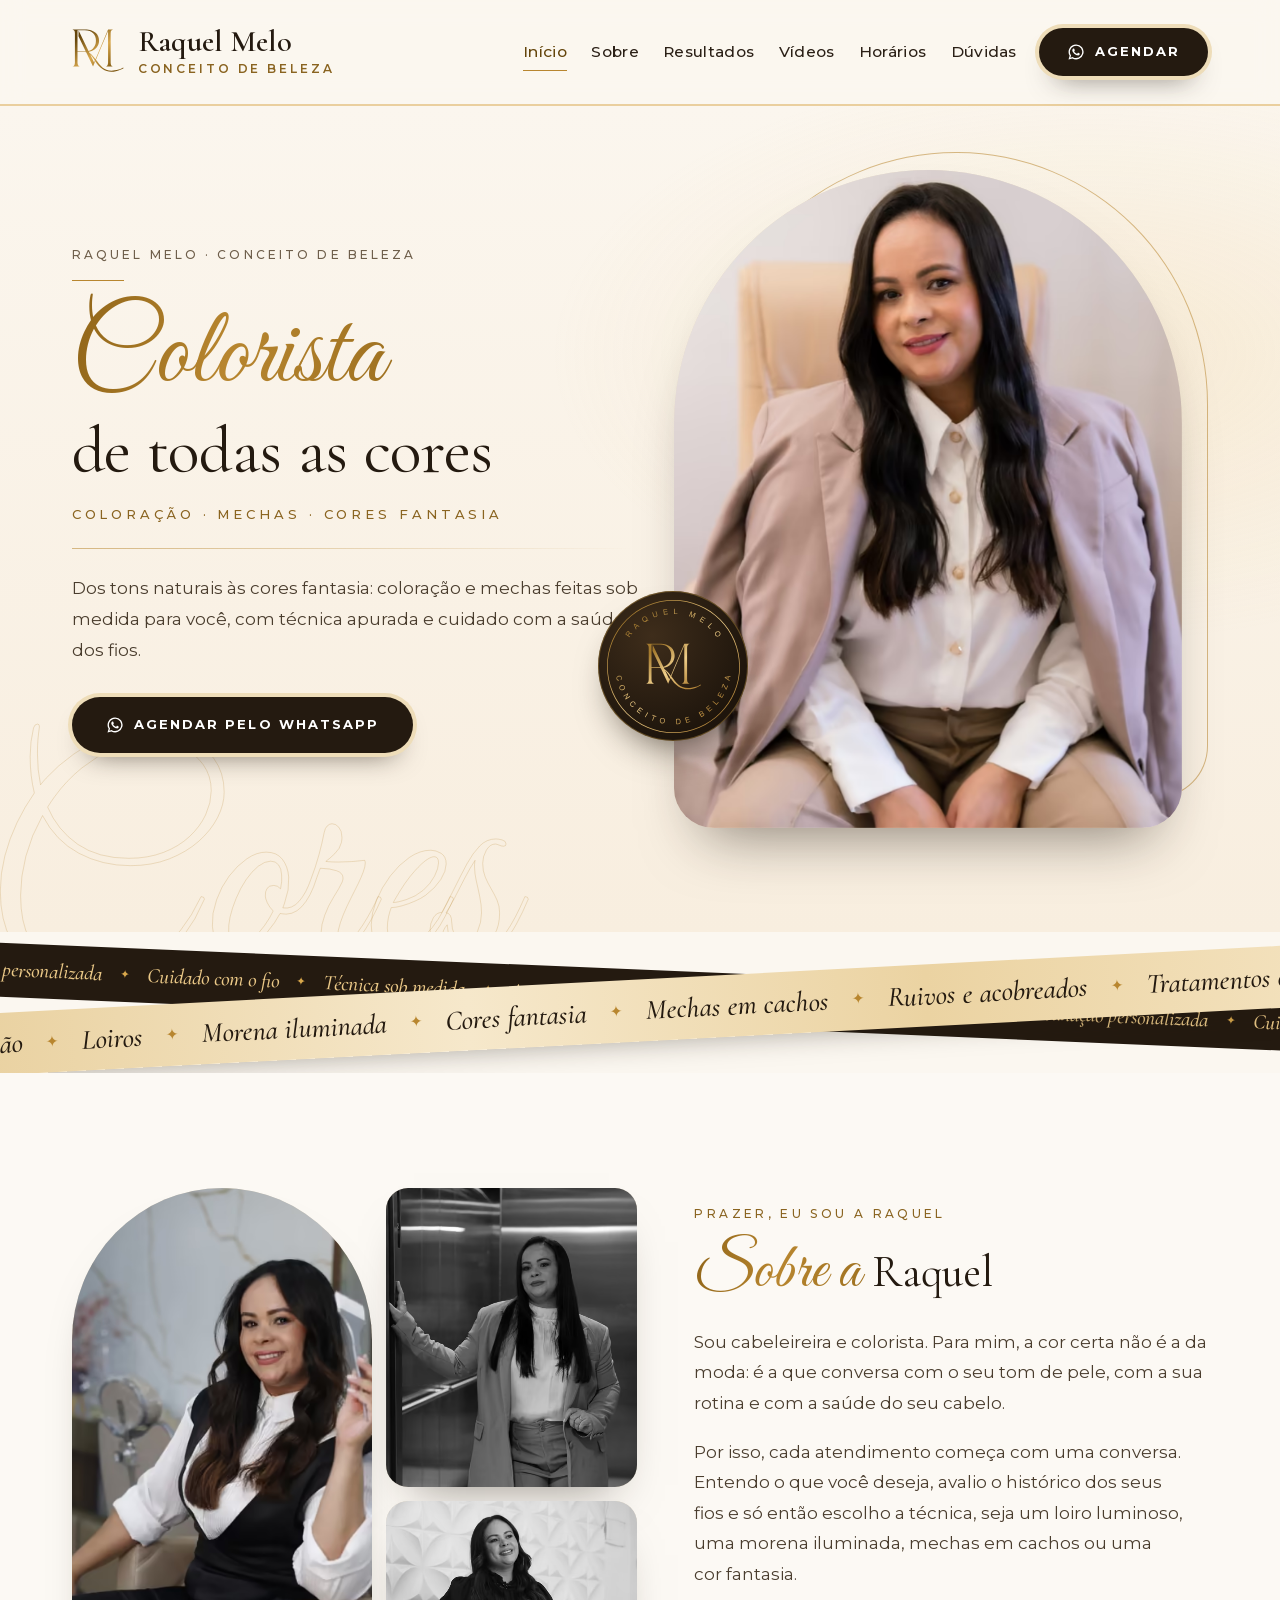
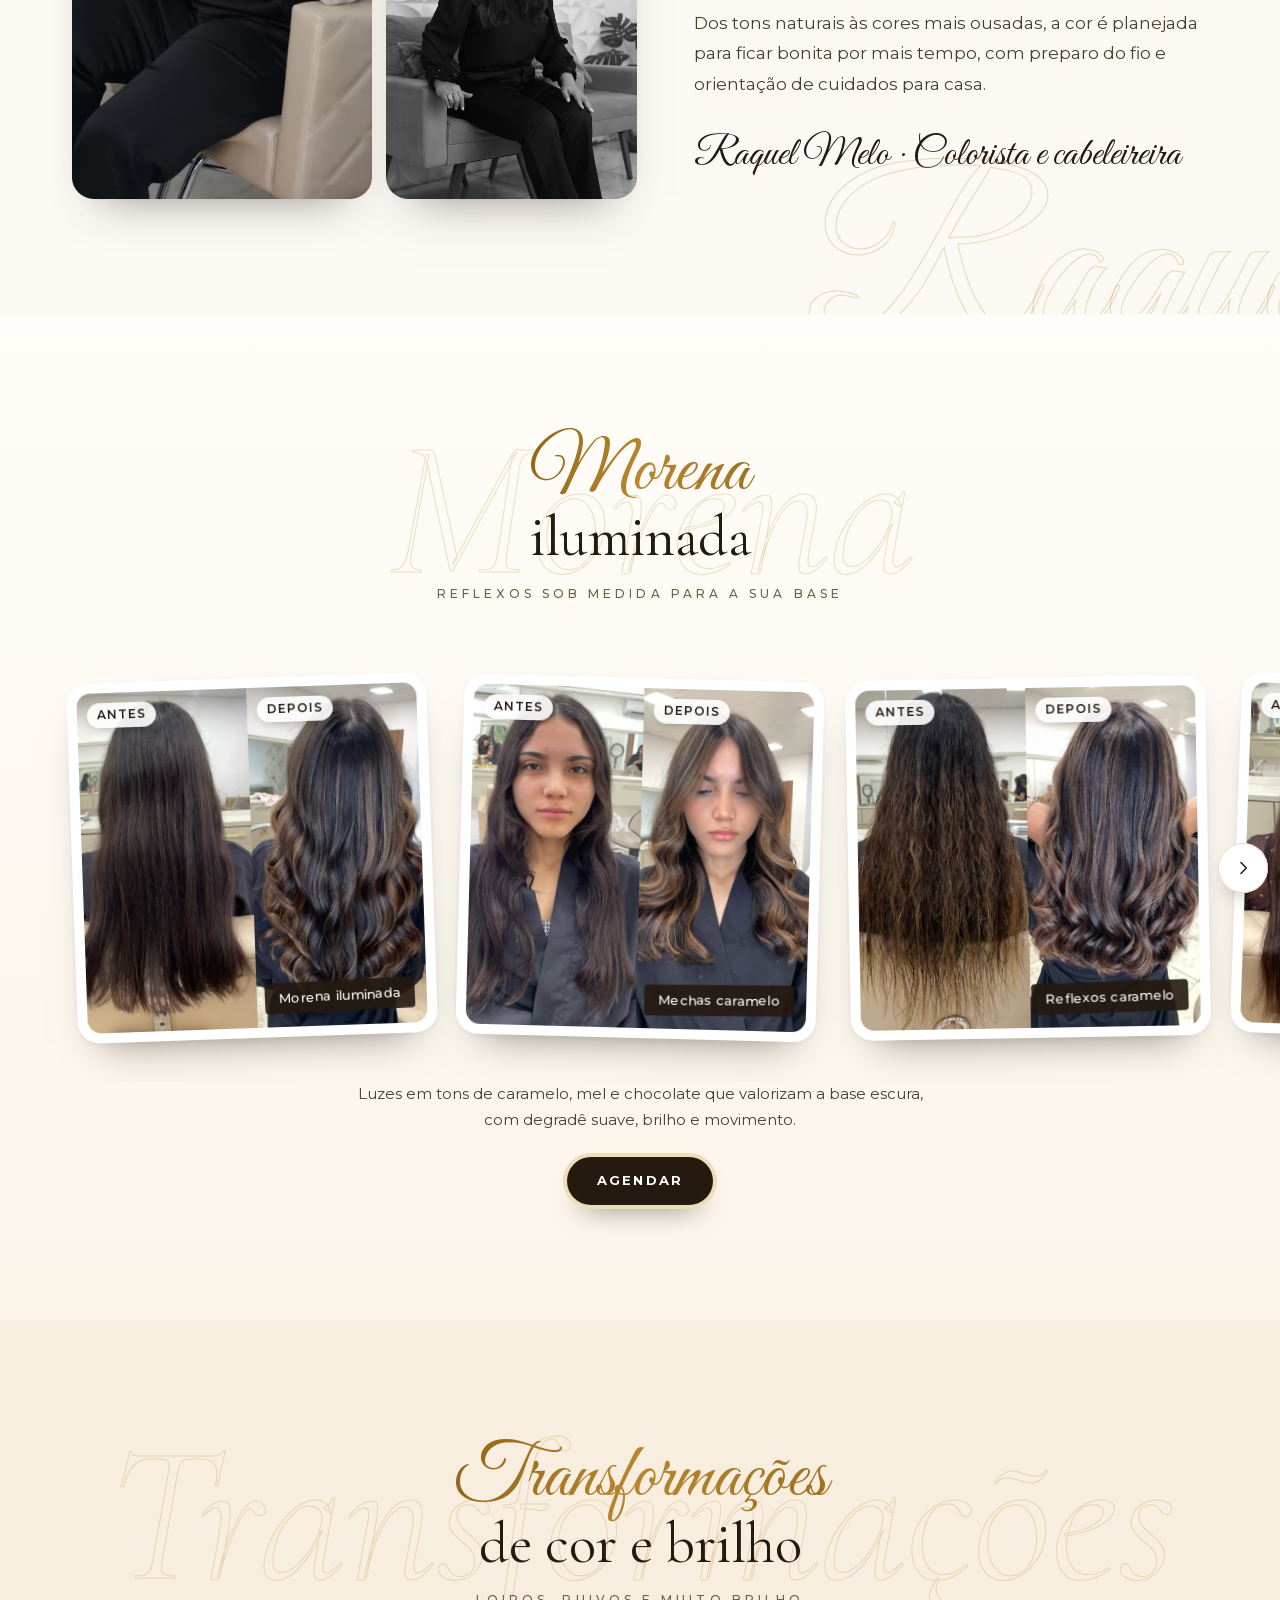
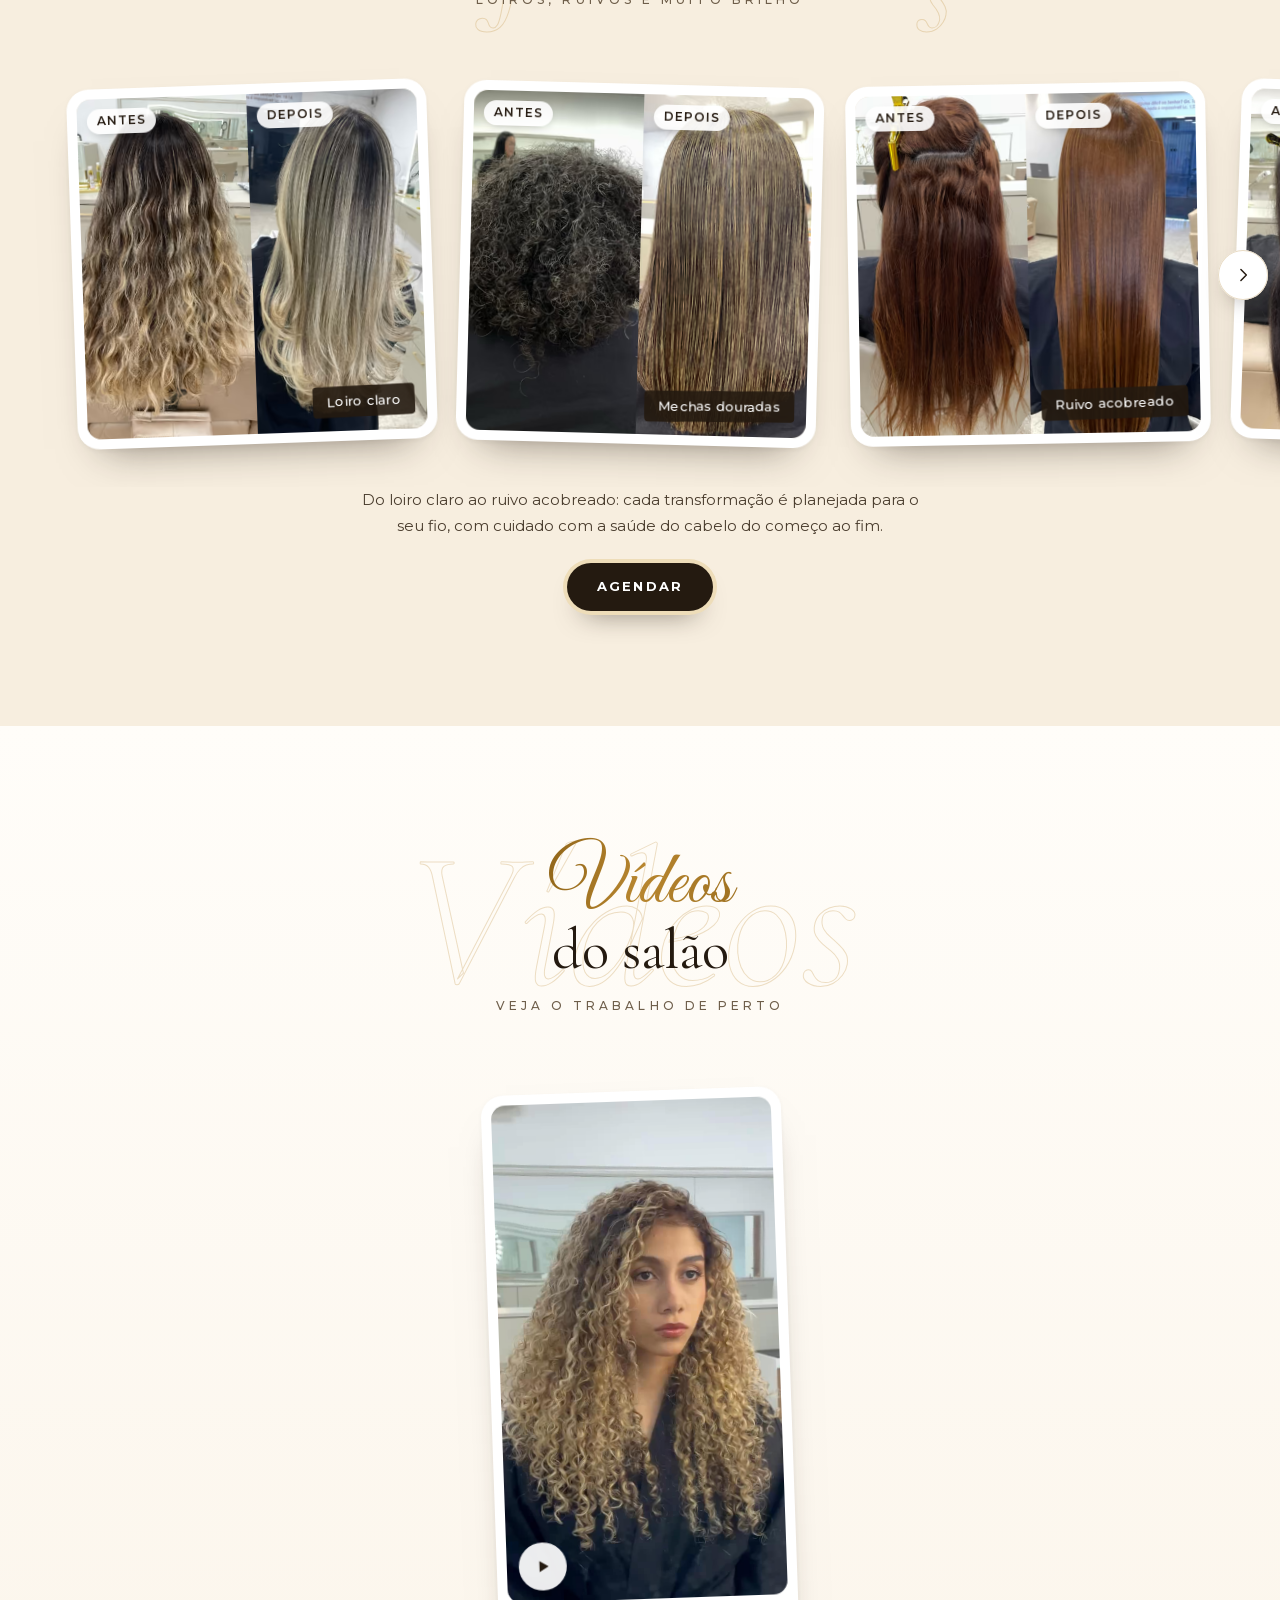
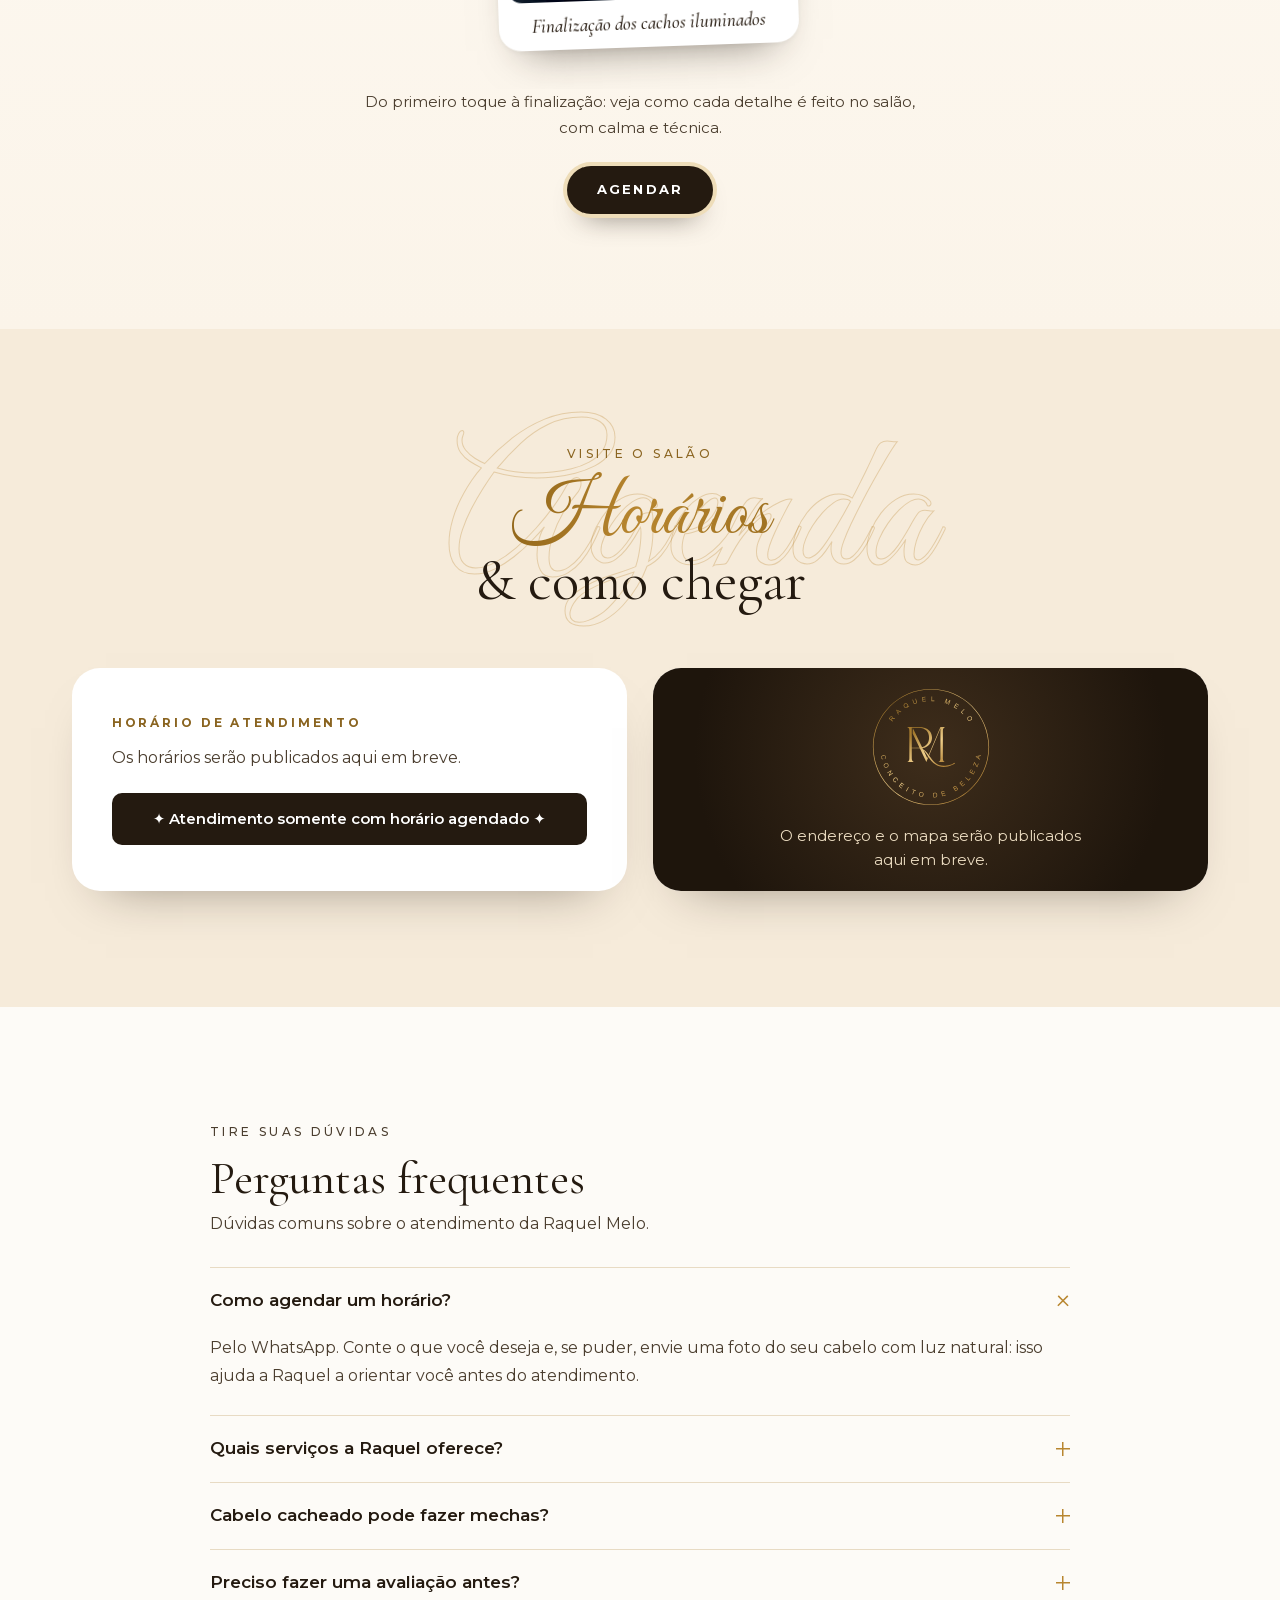
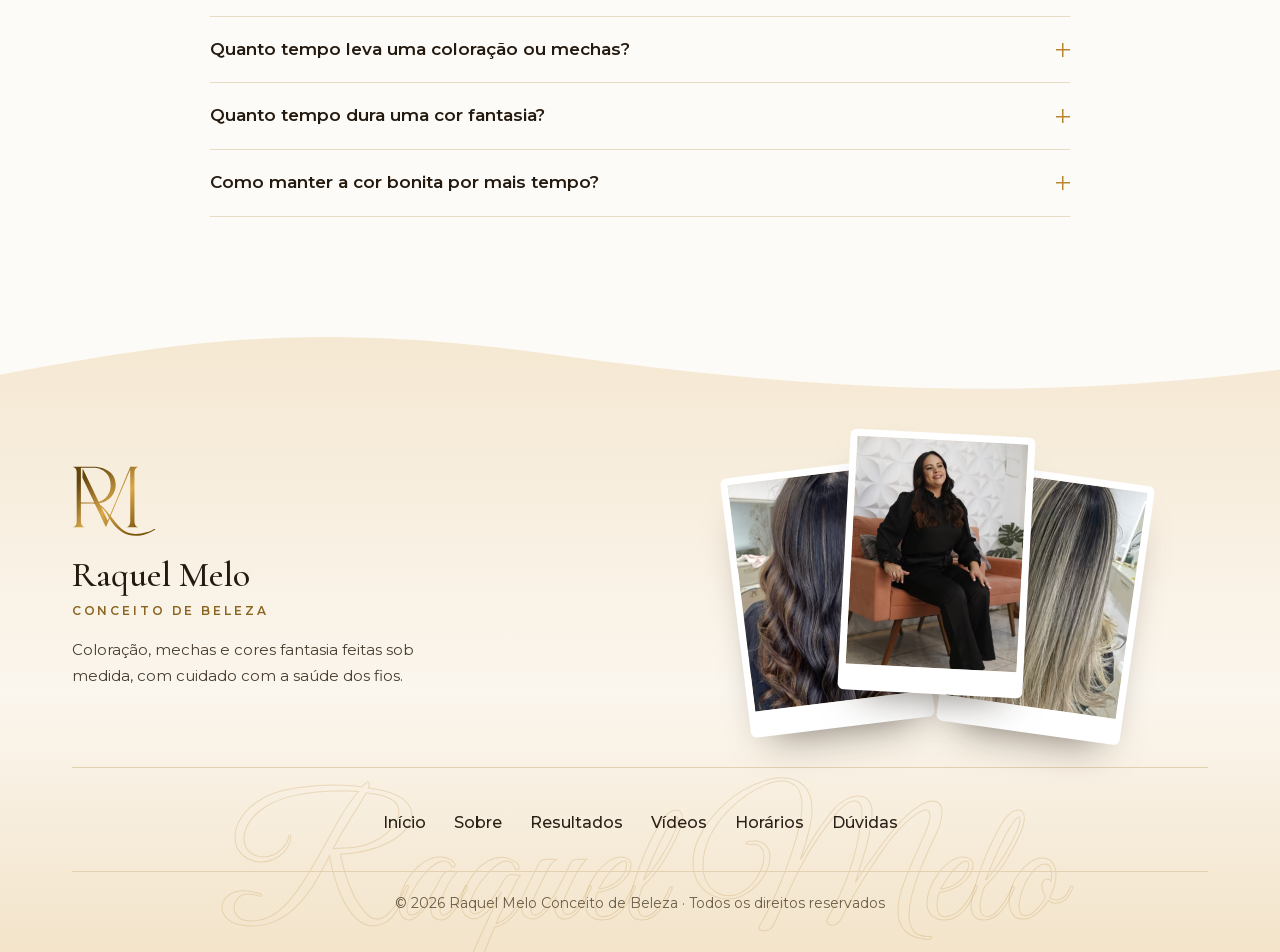
==== index.html @ 7b652dac "Fotos de antes e depois, site que se ajusta às fotos e painel da Raquel - 10 fotos de antes e depois" ====
<!doctype html>
<html lang="pt-BR">
<head>
  <meta charset="utf-8">
  <meta name="viewport" content="width=device-width, initial-scale=1, viewport-fit=cover">
  <title>Raquel Melo Conceito de Beleza | Coloração, mechas e cores fantasia</title>
  <meta name="description" content="Raquel Melo, colorista de todas as cores: coloração, mechas, loiros, morena iluminada e cores fantasia feitas sob medida. Veja os resultados, os horários e agende pelo WhatsApp.">
  <meta name="theme-color" content="#FBF7F0">
  <link rel="canonical" href="https://ayvotec2026.github.io/raquelmelo/">

  <meta property="og:type" content="website">
  <meta property="og:locale" content="pt_BR">
  <meta property="og:site_name" content="Raquel Melo Conceito de Beleza">
  <meta property="og:title" content="Raquel Melo Conceito de Beleza">
  <meta property="og:description" content="Colorista de todas as cores: dos tons naturais às cores fantasia. Veja os resultados e agende pelo WhatsApp.">
  <meta property="og:url" content="https://ayvotec2026.github.io/raquelmelo/">
  <meta property="og:image" content="https://ayvotec2026.github.io/raquelmelo/og-image.jpg">
  <meta property="og:image:width" content="1200">
  <meta property="og:image:height" content="630">
  <meta property="og:image:alt" content="Retrato de Raquel Melo ao lado do logotipo e da frase Colorista de todas as cores">
  <meta name="twitter:card" content="summary_large_image">

  <link rel="icon" href="favicon.svg" type="image/svg+xml">
  <link rel="icon" href="favicon-32.png" sizes="32x32" type="image/png">
  <link rel="apple-touch-icon" href="apple-touch-icon.png">
  <link rel="manifest" href="manifest.webmanifest">
  <meta name="apple-mobile-web-app-title" content="Raquel Melo">
  <meta name="apple-mobile-web-app-status-bar-style" content="default">
  <meta name="mobile-web-app-capable" content="yes">
  <meta name="format-detection" content="telephone=no">

  <link rel="preload" href="assets/fonts/cormorant-garamond-latin.woff2" as="font" type="font/woff2" crossorigin>
  <link rel="preload" href="assets/fonts/great-vibes-latin.woff2" as="font" type="font/woff2" crossorigin>
  <link rel="preload" href="assets/fonts/montserrat-latin.woff2" as="font" type="font/woff2" crossorigin>
  <link rel="stylesheet" href="assets/css/style.css">

  <script>
    /* Liga as animações só quando o navegador suporta e a pessoa não pediu menos movimento.
       Se o main.js não carregar em 4 s, o conteúdo aparece normalmente. */
    (function (d) {
      if (!('IntersectionObserver' in window) || !window.matchMedia ||
          !matchMedia('(prefers-reduced-motion: no-preference)').matches) return;
      d.documentElement.classList.add('anim');
      setTimeout(function () { if (!window.__animPronta) d.documentElement.classList.remove('anim'); }, 4000);
    })(document);
    /* As fotos do site vêm de assets/data/fotos.json (editado pelo painel da Raquel).
       "no-cache" confere se há versão nova a cada visita, sem baixar de novo se não mudou. */
    window.__fotos = window.fetch
      ? fetch('assets/data/fotos.json', { cache: 'no-cache' }).then(function (r) { return r.ok ? r.json() : null; }).catch(function () { return null; })
      : null;
  </script>
  <script src="assets/js/config.js" defer></script>
  <script src="assets/js/main.js" defer></script>
</head>
<body>
  <a class="pular" href="#conteudo">Pular para o conteúdo</a>

  <!-- ============================== Cabeçalho ============================== -->
  <header class="topo" data-topo>
    <div class="container topo-inner">
      <a class="marca" href="#inicio" aria-label="Raquel Melo Conceito de Beleza, voltar ao início">
        <img class="marca-monograma" src="assets/img/logo-monogram.svg" alt="" width="114" height="101">
        <span class="marca-texto">
          <span class="marca-nome">Raquel Melo</span>
          <span class="marca-sub">Conceito de Beleza<span data-cidade-sufixo></span></span>
        </span>
      </a>

      <nav class="nav" aria-label="Principal">
        <ul>
          <li><a href="#inicio">Início</a></li>
          <li><a href="#sobre">Sobre</a></li>
          <li><a href="#resultados">Resultados</a></li>
          <li><a href="#videos">Vídeos</a></li>
          <li><a href="#horarios">Horários</a></li>
          <li><a href="#duvidas">Dúvidas</a></li>
        </ul>
      </nav>

      <div class="topo-acoes">
        <a class="redondo redondo-claro topo-instagram" href="#" data-instagram-link hidden target="_blank" rel="noopener" aria-label="Instagram da Raquel Melo">
          <svg class="icon" viewBox="0 0 24 24" aria-hidden="true"><use href="#icon-instagram"></use></svg>
        </a>
        <a class="btn btn-escuro btn-anel topo-agendar" href="#horarios" data-wa="Olá, Raquel! Vim pelo site e gostaria de agendar um horário.">
          <svg class="icon" viewBox="0 0 24 24" aria-hidden="true"><use href="#icon-whatsapp"></use></svg>
          Agendar
        </a>
        <a class="redondo topo-whats" href="#horarios" data-wa="Olá, Raquel! Vim pelo site e gostaria de agendar um horário." aria-label="Agendar pelo WhatsApp">
          <svg class="icon" viewBox="0 0 24 24" aria-hidden="true"><use href="#icon-whatsapp"></use></svg>
        </a>
        <button class="redondo menu-botao" type="button" aria-expanded="false" aria-controls="menu" aria-label="Abrir o menu">
          <span class="menu-icone" aria-hidden="true"></span>
        </button>
      </div>
    </div>
  </header>

  <nav class="menu" id="menu" aria-label="Menu">
    <ul>
      <li><a href="#inicio">Início</a></li>
      <li><a href="#sobre">Sobre</a></li>
      <li><a href="#resultados">Resultados</a></li>
      <li><a href="#videos">Vídeos</a></li>
      <li><a href="#horarios">Horários e como chegar</a></li>
      <li><a href="#duvidas">Perguntas frequentes</a></li>
    </ul>
    <a class="btn btn-escuro btn-anel" href="#horarios" data-wa="Olá, Raquel! Vim pelo site e gostaria de agendar um horário.">
      <svg class="icon" viewBox="0 0 24 24" aria-hidden="true"><use href="#icon-whatsapp"></use></svg>
      Agendar pelo WhatsApp
    </a>
    <p class="menu-nota">✦ Atendimento somente com horário agendado</p>
  </nav>

  <main id="conteudo">
    <!-- ============================== Topo ============================== -->
    <section class="hero" id="inicio" aria-labelledby="hero-titulo">
      <span class="marca-dagua hero-marca-dagua" aria-hidden="true" data-deriva>Cores</span>
      <div class="container hero-grid">
        <div class="hero-texto">
          <p class="sobretitulo hero-sobretitulo">Raquel Melo · Conceito de Beleza<span data-cidade-sufixo></span></p>
          <h1 class="hero-titulo" id="hero-titulo">
            <span class="sr-only">Raquel Melo, </span>
            <span class="script">Colorista</span>
            <span class="serif">de todas as cores</span>
          </h1>
          <p class="hero-especialidades">Coloração · Mechas · Cores fantasia</p>
          <p class="hero-lead">Dos tons naturais às cores fantasia: coloração e mechas feitas sob medida para você, com técnica apurada e cuidado com a saúde dos fios.</p>
          <a class="btn btn-escuro btn-anel btn-grande hero-cta" href="#horarios" data-wa="Olá, Raquel! Vim pelo site e gostaria de agendar um horário." data-hero-cta>
            <svg class="icon" viewBox="0 0 24 24" aria-hidden="true"><use href="#icon-whatsapp"></use></svg>
            Agendar pelo WhatsApp
          </a>
        </div>

        <div class="hero-foto-area">
          <figure class="hero-foto" data-hero-foto></figure>
          <a class="nota-google" href="#" data-nota-google hidden target="_blank" rel="noopener">
            <strong data-nota-valor>5,0</strong>
            <span class="nota-estrelas" aria-hidden="true">★★★★★</span>
            <span class="nota-rotulo">no Google</span>
          </a>
          <span class="selo" aria-hidden="true" data-selo>
            <img class="selo-anel" src="assets/img/logo-selo-anel-light.svg" alt="" width="132" height="132" draggable="false">
            <img class="selo-centro" src="assets/img/logo-selo-centro-light.svg" alt="" width="132" height="132" draggable="false">
          </span>
        </div>
      </div>
    </section>

    <!-- ============================== Fitas de serviços ============================== -->
    <div class="faixa" aria-hidden="true">
      <div class="fita fita-escura"><div class="fita-trilho"><span>Avaliação personalizada</span><span>Cuidado com o fio</span><span>Técnica sob medida</span><span>Atendimento com hora marcada</span><span>Cor que combina com você</span></div></div>
      <div class="fita fita-clara"><div class="fita-trilho"><span>Coloração</span><span>Loiros</span><span>Morena iluminada</span><span>Cores fantasia</span><span>Mechas em cachos</span><span>Ruivos e acobreados</span><span>Tratamentos capilares</span><span>Corte e finalização</span></div></div>
    </div>

    <!-- ============================== Sobre ============================== -->
    <section class="secao sobre" id="sobre" aria-labelledby="sobre-titulo">
      <div class="container sobre-grid">
        <div class="sobre-fotos" data-sobre-fotos></div>

        <div class="sobre-texto" data-revelar>
          <p class="sobretitulo">Prazer, eu sou a Raquel</p>
          <h2 class="titulo-misto titulo-linha" id="sobre-titulo"><span class="script">Sobre a</span> <span class="serif">Raquel</span></h2>
          <p>Sou cabeleireira e colorista. Para mim, a cor certa não é a da moda: é a que conversa com o seu tom de pele, com a sua rotina e com a saúde do seu cabelo.</p>
          <p>Por isso, cada atendimento começa com uma conversa. Entendo o que você deseja, avalio o histórico dos seus fios e só então escolho a técnica, seja um loiro luminoso, uma morena iluminada, mechas em cachos ou uma cor fantasia.</p>
          <p>Dos tons naturais às cores mais ousadas, a cor é planejada para ficar bonita por mais tempo, com preparo do fio e orientação de cuidados para casa.</p>
          <p class="assinatura">Raquel Melo · Colorista e cabeleireira</p>
        </div>
      </div>
      <span class="marca-dagua sobre-marca-dagua" aria-hidden="true" data-deriva>Raquel</span>
    </section>

    <!-- ============================== Galerias de resultados ==============================
         Montadas a partir de assets/data/fotos.json com o modelo #modelo-galeria (fim da página).
         Galeria sem foto não aparece. -->

    <!-- ============================== Vídeos ============================== -->
    <!-- Para incluir um vídeo novo: coloque o .mp4 e a capa em assets/ e copie um <figure class="polaroid polaroid-video">. -->
    <section class="secao galeria galeria-videos" id="videos" aria-labelledby="videos-titulo">
      <div class="container cabeca-centro" data-revelar>
        <span class="marca-dagua marca-dagua-serifa" aria-hidden="true" data-deriva>Vídeos</span>
        <h2 class="titulo-misto" id="videos-titulo"><span class="script">Vídeos</span> <span class="serif">do salão</span></h2>
        <p class="subtitulo-caps">Veja o trabalho de perto</p>
      </div>

      <div class="carrossel carrossel-videos" data-carrossel role="region" aria-roledescription="carrossel" aria-label="Vídeos do salão">
        <button class="carrossel-seta carrossel-seta-anterior" type="button" data-anterior aria-label="Vídeo anterior" aria-controls="trilho-videos">
          <svg class="icon" viewBox="0 0 24 24" aria-hidden="true"><use href="#icon-seta-esquerda"></use></svg>
        </button>
        <div class="carrossel-trilho" id="trilho-videos" data-trilho>
          <figure class="polaroid polaroid-video">
            <div class="video-quadro">
              <video muted playsinline loop preload="none" data-video
                     poster="assets/img/cachos-iluminados-poster.jpg" width="720" height="1280"
                     aria-label="Vídeo: Raquel Melo ajeita os cachos iluminados de uma cliente no salão">
                <source src="assets/video/raquel-melo-cachos-iluminados.mp4" type="video/mp4">
              </video>
              <button class="video-botao" type="button" data-video-botao data-estado="pausado" aria-label="Reproduzir vídeo">
                <svg class="icon icone-play" viewBox="0 0 24 24" aria-hidden="true"><path d="M8 5.5v13l11-6.5z"/></svg>
                <svg class="icon icone-pause" viewBox="0 0 24 24" aria-hidden="true"><path d="M7 5h3.5v14H7zM13.5 5H17v14h-3.5z"/></svg>
              </button>
            </div>
            <figcaption class="polaroid-legenda">Finalização dos cachos iluminados</figcaption>
          </figure>
        </div>
        <button class="carrossel-seta carrossel-seta-proxima" type="button" data-proximo aria-label="Próximo vídeo" aria-controls="trilho-videos">
          <svg class="icon" viewBox="0 0 24 24" aria-hidden="true"><use href="#icon-seta-direita"></use></svg>
        </button>
      </div>

      <div class="container galeria-rodape" data-revelar>
        <p>Do primeiro toque à finalização: veja como cada detalhe é feito no salão, com calma e técnica.</p>
        <a class="btn btn-escuro btn-anel" href="#horarios" data-wa="Olá, Raquel! Vi os vídeos no site e gostaria de agendar um horário.">Agendar</a>
      </div>
    </section>

    <!-- ============================== Horários e como chegar ============================== -->
    <section class="secao horarios" id="horarios" aria-labelledby="horarios-titulo">
      <div class="container">
        <div class="cabeca-centro" data-revelar>
          <span class="marca-dagua" aria-hidden="true" data-deriva>Agenda</span>
          <p class="sobretitulo">Visite o salão</p>
          <h2 class="titulo-misto" id="horarios-titulo"><span class="script">Horários</span> <span class="serif">&amp; como chegar</span></h2>
        </div>

        <div class="horarios-grid">
          <div class="cartao horarios-cartao" data-revelar>
            <h3 class="rotulo">Horário de atendimento</h3>
            <table class="tabela-horarios" data-horarios hidden><tbody></tbody></table>
            <p class="horarios-vazio" data-horarios-vazio>Os horários serão publicados aqui em breve.</p>
            <p class="aviso-agendamento">✦ Atendimento somente com horário agendado ✦</p>

            <div class="horarios-bloco" data-endereco-bloco hidden>
              <h3 class="rotulo">Endereço</h3>
              <p data-endereco-texto></p>
            </div>
            <div class="horarios-bloco" data-pagamento-bloco hidden>
              <h3 class="rotulo">Formas de pagamento</h3>
              <p data-pagamento-texto></p>
            </div>
          </div>

          <div class="cartao mapa" data-mapa data-revelar style="--d: 120ms">
            <div class="mapa-capa" data-mapa-capa>
              <img src="assets/img/logo-seal-light.svg" alt="" width="132" height="132" loading="lazy">
              <p data-mapa-texto>O endereço e o mapa serão publicados aqui em breve.</p>
            </div>
          </div>
        </div>

        <div class="atalhos" data-atalhos hidden></div>
      </div>
    </section>

    <!-- ============================== Perguntas frequentes ============================== -->
    <section class="secao duvidas" id="duvidas" aria-labelledby="duvidas-titulo">
      <div class="container duvidas-inner">
        <div data-revelar>
          <p class="sobretitulo">Tire suas dúvidas</p>
          <h2 class="duvidas-titulo" id="duvidas-titulo">Perguntas frequentes</h2>
          <p class="duvidas-intro">Dúvidas comuns sobre o atendimento da Raquel Melo.</p>
        </div>

        <div class="faq" data-faq data-revelar>
          <details class="faq-item">
            <summary>Como agendar um horário?</summary>
            <div class="faq-resposta">
              <p>Pelo WhatsApp. Conte o que você deseja e, se puder, envie uma foto do seu cabelo com luz natural: isso ajuda a Raquel a orientar você antes do atendimento.</p>
            </div>
          </details>
          <details class="faq-item">
            <summary>Quais serviços a Raquel oferece?</summary>
            <div class="faq-resposta">
              <ul>
                <li>Coloração e cobertura de fios brancos</li>
                <li>Loiros, do mel ao platinado</li>
                <li>Morena iluminada</li>
                <li>Mechas em cabelo cacheado</li>
                <li>Ruivos e acobreados</li>
                <li>Cores fantasia: rosa, lilás, azul, vermelho e outras</li>
                <li>Tratamentos capilares: hidratação, nutrição e reconstrução</li>
                <li>Corte e finalização</li>
              </ul>
              <p>O valor depende do comprimento, do volume e da técnica escolhida. Peça seu orçamento pelo WhatsApp.</p>
            </div>
          </details>
          <details class="faq-item">
            <summary>Cabelo cacheado pode fazer mechas?</summary>
            <div class="faq-resposta">
              <p>Pode. Com a técnica certa e cuidado com a fibra, a luz entra sem desmanchar a curvatura. O vídeo desta página mostra um exemplo.</p>
            </div>
          </details>
          <details class="faq-item">
            <summary>Preciso fazer uma avaliação antes?</summary>
            <div class="faq-resposta">
              <p>Para mudanças de cor e mechas, a avaliação é o primeiro passo: ela mostra o histórico químico e a saúde dos fios e define a técnica mais segura para o resultado que você quer.</p>
            </div>
          </details>
          <details class="faq-item">
            <summary>Quanto tempo leva uma coloração ou mechas?</summary>
            <div class="faq-resposta">
              <p>Depende do comprimento, do volume e do resultado desejado. Mechas costumam levar algumas horas; na avaliação você recebe a previsão para o seu caso.</p>
            </div>
          </details>
          <details class="faq-item">
            <summary>Quanto tempo dura uma cor fantasia?</summary>
            <div class="faq-resposta">
              <p>Cores fantasia desbotam mais rápido que os tons naturais. Com shampoo adequado, água fria e retoques, a cor dura algumas semanas; na avaliação a Raquel indica a manutenção ideal para o seu cabelo.</p>
            </div>
          </details>
          <details class="faq-item">
            <summary>Como manter a cor bonita por mais tempo?</summary>
            <div class="faq-resposta">
              <p>Use shampoo e condicionador para cabelos com coloração, evite água muito quente, proteja os fios do sol e do cloro e mantenha os tratamentos em dia. No fim do atendimento você recebe o intervalo ideal de retorno.</p>
            </div>
          </details>
        </div>
      </div>
    </section>
  </main>

  <!-- ============================== Rodapé ============================== -->
  <footer class="rodape">
    <svg class="rodape-onda" viewBox="0 0 1440 90" preserveAspectRatio="none" aria-hidden="true" focusable="false">
      <path d="M0 0H1440V44C1140 84 900 66 620 26S200 12 0 50Z"/>
    </svg>
    <div class="container rodape-grid">
      <div class="rodape-marca">
        <img class="rodape-monograma" src="assets/img/logo-monogram.svg" alt="" width="114" height="101" loading="lazy">
        <p class="rodape-nome">Raquel Melo</p>
        <p class="rodape-sub">Conceito de Beleza</p>
        <p class="rodape-descricao">Coloração, mechas e cores fantasia feitas sob medida, com cuidado com a saúde dos fios.</p>
      </div>

      <div class="rodape-polaroids" data-rodape-fotos aria-hidden="true"></div>

      <div class="rodape-onde" data-rodape-onde hidden>
        <p class="rodape-onde-titulo">Onde estamos</p>
        <p data-rodape-endereco hidden></p>
        <p class="rodape-telefone" data-rodape-telefone hidden></p>
      </div>
    </div>

    <div class="container rodape-base">
      <span class="marca-dagua rodape-marca-dagua" aria-hidden="true">Raquel Melo</span>
      <div class="rodape-botoes" data-rodape-botoes hidden></div>
      <nav class="rodape-nav" aria-label="Rodapé">
        <ul>
          <li><a href="#inicio">Início</a></li>
          <li><a href="#sobre">Sobre</a></li>
          <li><a href="#resultados">Resultados</a></li>
          <li><a href="#videos">Vídeos</a></li>
          <li><a href="#horarios">Horários</a></li>
          <li><a href="#duvidas">Dúvidas</a></li>
        </ul>
      </nav>
      <p class="rodape-copy">© <span data-ano>2026</span> Raquel Melo Conceito de Beleza · Todos os direitos reservados</p>
    </div>
  </footer>

  <a class="flutuante" href="#horarios" data-wa="Olá, Raquel! Vim pelo site e gostaria de agendar um horário." data-flutuante aria-label="Agendar pelo WhatsApp">
    <svg class="icon" viewBox="0 0 24 24" aria-hidden="true"><use href="#icon-whatsapp"></use></svg>
  </a>

  <!-- Modelo de cada galeria de resultados (preenchido pelo main.js) -->
  <template id="modelo-galeria">
    <section class="secao galeria">
      <div class="container cabeca-centro" data-revelar>
        <span class="marca-dagua marca-dagua-serifa" aria-hidden="true" data-deriva></span>
        <h2 class="titulo-misto"><span class="script"></span> <span class="serif"></span></h2>
        <p class="subtitulo-caps"></p>
      </div>
      <div class="carrossel" data-carrossel role="region" aria-roledescription="carrossel">
        <button class="carrossel-seta carrossel-seta-anterior" type="button" data-anterior aria-label="Foto anterior">
          <svg class="icon" viewBox="0 0 24 24" aria-hidden="true"><use href="#icon-seta-esquerda"></use></svg>
        </button>
        <div class="carrossel-trilho" data-trilho></div>
        <button class="carrossel-seta carrossel-seta-proxima" type="button" data-proximo aria-label="Próxima foto">
          <svg class="icon" viewBox="0 0 24 24" aria-hidden="true"><use href="#icon-seta-direita"></use></svg>
        </button>
      </div>
      <div class="container galeria-rodape" data-revelar>
        <p class="galeria-texto"></p>
        <a class="btn btn-escuro btn-anel" href="#horarios" data-wa="">Agendar</a>
      </div>
    </section>
  </template>

  <!-- Foto ampliada (abre ao tocar numa foto das galerias) -->
  <dialog class="ampliar" data-ampliar aria-label="Foto ampliada">
    <figure class="ampliar-figura">
      <img data-ampliar-img alt="">
      <figcaption class="ampliar-legenda" data-ampliar-legenda></figcaption>
    </figure>
    <button class="ampliar-botao ampliar-fechar" type="button" data-ampliar-fechar aria-label="Fechar">
      <svg class="icon" viewBox="0 0 24 24" aria-hidden="true"><path d="M6 6l12 12M18 6 6 18" fill="none" stroke="currentColor" stroke-width="1.8" stroke-linecap="round"/></svg>
    </button>
    <button class="ampliar-botao ampliar-anterior" type="button" data-ampliar-anterior aria-label="Foto anterior">
      <svg class="icon" viewBox="0 0 24 24" aria-hidden="true"><use href="#icon-seta-esquerda"></use></svg>
    </button>
    <button class="ampliar-botao ampliar-proxima" type="button" data-ampliar-proxima aria-label="Próxima foto">
      <svg class="icon" viewBox="0 0 24 24" aria-hidden="true"><use href="#icon-seta-direita"></use></svg>
    </button>
  </dialog>

  <svg width="0" height="0" style="position:absolute" aria-hidden="true" focusable="false">
    <symbol id="icon-whatsapp" viewBox="0 0 24 24">
      <path fill="currentColor" d="M12.04 2a9.9 9.9 0 0 0-8.5 14.97L2 22l5.17-1.5A9.93 9.93 0 1 0 12.04 2Zm0 18.1a8.2 8.2 0 0 1-4.18-1.15l-.3-.18-3.07.9.92-2.99-.2-.31a8.2 8.2 0 1 1 6.83 3.73Zm4.5-6.14c-.25-.12-1.46-.72-1.69-.8-.23-.08-.39-.12-.55.12-.16.25-.63.8-.78.96-.14.16-.29.18-.53.06a6.7 6.7 0 0 1-1.98-1.22 7.4 7.4 0 0 1-1.37-1.7c-.14-.25-.02-.38.11-.5.11-.11.25-.29.37-.43.12-.15.16-.25.25-.41.08-.17.04-.31-.02-.43-.06-.13-.55-1.33-.76-1.82-.2-.48-.4-.41-.55-.42h-.47a.9.9 0 0 0-.65.31 2.74 2.74 0 0 0-.86 2.04c0 1.2.88 2.37 1 2.53.12.17 1.73 2.64 4.2 3.7.58.25 1.04.4 1.4.52.59.19 1.12.16 1.55.1.47-.07 1.46-.6 1.66-1.18.21-.58.21-1.07.15-1.18-.06-.1-.22-.16-.47-.29Z"/>
    </symbol>
    <symbol id="icon-instagram" viewBox="0 0 24 24">
      <rect x="3.2" y="3.2" width="17.6" height="17.6" rx="5" fill="none" stroke="currentColor" stroke-width="1.6"/>
      <circle cx="12" cy="12" r="4.1" fill="none" stroke="currentColor" stroke-width="1.6"/>
      <circle cx="17.3" cy="6.7" r="1.1" fill="currentColor"/>
    </symbol>
    <symbol id="icon-agenda" viewBox="0 0 24 24">
      <rect x="3.8" y="5.4" width="16.4" height="14.8" rx="2.6" fill="none" stroke="currentColor" stroke-width="1.6"/>
      <path d="M3.8 10h16.4M8.4 3.4v3.8M15.6 3.4v3.8" fill="none" stroke="currentColor" stroke-width="1.6" stroke-linecap="round"/>
      <path d="m9.2 14.9 1.9 1.8 3.8-3.7" fill="none" stroke="currentColor" stroke-width="1.6" stroke-linecap="round" stroke-linejoin="round"/>
    </symbol>
    <symbol id="icon-pin" viewBox="0 0 24 24">
      <path d="M12 21s-6.6-6-6.6-11.2a6.6 6.6 0 1 1 13.2 0C18.6 15 12 21 12 21Z" fill="none" stroke="currentColor" stroke-width="1.6" stroke-linejoin="round"/>
      <circle cx="12" cy="9.8" r="2.4" fill="none" stroke="currentColor" stroke-width="1.6"/>
    </symbol>
    <symbol id="icon-estrela" viewBox="0 0 24 24">
      <path d="m12 3.6 2.6 5.3 5.8.8-4.2 4.1 1 5.8L12 16.9l-5.2 2.7 1-5.8-4.2-4.1 5.8-.8Z" fill="currentColor"/>
    </symbol>
    <symbol id="icon-rota" viewBox="0 0 24 24">
      <path d="M12 3.2 20.8 12 12 20.8 3.2 12Z" fill="none" stroke="currentColor" stroke-width="1.6" stroke-linejoin="round"/>
      <path d="M9.4 14v-2.4c0-.6.4-1 1-1h4.2m-1.8-1.9 1.9 1.9-1.9 1.9" fill="none" stroke="currentColor" stroke-width="1.6" stroke-linecap="round" stroke-linejoin="round"/>
    </symbol>
    <symbol id="icon-carro" viewBox="0 0 24 24">
      <path d="M5 16.5V12l1.8-4.6c.3-.7.9-1.1 1.6-1.1h7.2c.7 0 1.3.4 1.6 1.1L19 12v4.5M5 12h14M5 16.5h14v1.8a.9.9 0 0 1-.9.9h-1.4a.9.9 0 0 1-.9-.9v-1.8M5 16.5v1.8c0 .5.4.9.9.9h1.4c.5 0 .9-.4.9-.9v-1.8" fill="none" stroke="currentColor" stroke-width="1.5" stroke-linejoin="round"/>
      <circle cx="8" cy="14.2" r=".9" fill="currentColor"/><circle cx="16" cy="14.2" r=".9" fill="currentColor"/>
    </symbol>
    <symbol id="icon-youtube" viewBox="0 0 24 24">
      <rect x="2.6" y="5.6" width="18.8" height="12.8" rx="4" fill="none" stroke="currentColor" stroke-width="1.6"/>
      <path d="M10.2 9.4v5.2l4.4-2.6Z" fill="currentColor"/>
    </symbol>
    <symbol id="icon-tiktok" viewBox="0 0 24 24">
      <path d="M14.2 3.5c.4 2.6 2 4.2 4.6 4.4v2.8a7.4 7.4 0 0 1-4.5-1.5v6.1a5.2 5.2 0 1 1-5.2-5.2c.3 0 .6 0 .9.1v2.9a2.4 2.4 0 1 0 1.5 2.2V3.5Z" fill="none" stroke="currentColor" stroke-width="1.5" stroke-linejoin="round"/>
    </symbol>
    <symbol id="icon-seta-esquerda" viewBox="0 0 24 24">
      <path d="M14.5 5.5 8 12l6.5 6.5" fill="none" stroke="currentColor" stroke-width="1.8" stroke-linecap="round" stroke-linejoin="round"/>
    </symbol>
    <symbol id="icon-seta-direita" viewBox="0 0 24 24">
      <path d="m9.5 5.5 6.5 6.5-6.5 6.5" fill="none" stroke="currentColor" stroke-width="1.8" stroke-linecap="round" stroke-linejoin="round"/>
    </symbol>
  </svg>
</body>
</html>
---- assets/css/style.css ----
/* ==========================================================================
   Raquel Melo Conceito de Beleza
   Estrutura e estilo inspirados no site de referência escolhido pela cliente
   (topo com foto em arco, fitas cruzadas, galerias em polaroid, cartão de
   horários e rodapé com onda), nas cores da marca: espresso, ouro e champanhe.
   Tipografia: Cormorant Garamond (títulos), Great Vibes (letra cursiva) e
   Montserrat (textos).
   ========================================================================== */

/* ---------- Fontes (hospedadas no próprio site) ---------- */

@font-face {
  font-family: "Cormorant Garamond";
  font-style: normal;
  font-weight: 300 700;
  font-display: swap;
  src: url("../fonts/cormorant-garamond-latin.woff2") format("woff2");
  unicode-range: U+0000-00FF, U+0131, U+0152-0153, U+02BB-02BC, U+02C6, U+02DA, U+02DC, U+0304, U+0308, U+0329, U+2000-206F, U+20AC, U+2122, U+2191, U+2193, U+2212, U+2215, U+FEFF, U+FFFD;
}

@font-face {
  font-family: "Cormorant Garamond";
  font-style: italic;
  font-weight: 300 700;
  font-display: swap;
  src: url("../fonts/cormorant-garamond-italic-latin.woff2") format("woff2");
  unicode-range: U+0000-00FF, U+0131, U+0152-0153, U+02BB-02BC, U+02C6, U+02DA, U+02DC, U+0304, U+0308, U+0329, U+2000-206F, U+20AC, U+2122, U+2191, U+2193, U+2212, U+2215, U+FEFF, U+FFFD;
}

@font-face {
  font-family: "Montserrat";
  font-style: normal;
  font-weight: 300 700;
  font-display: swap;
  src: url("../fonts/montserrat-latin.woff2") format("woff2");
  unicode-range: U+0000-00FF, U+0131, U+0152-0153, U+02BB-02BC, U+02C6, U+02DA, U+02DC, U+0304, U+0308, U+0329, U+2000-206F, U+20AC, U+2122, U+2191, U+2193, U+2212, U+2215, U+FEFF, U+FFFD;
}

@font-face {
  font-family: "Great Vibes";
  font-style: normal;
  font-weight: 400;
  font-display: swap;
  src: url("../fonts/great-vibes-latin.woff2") format("woff2");
  unicode-range: U+0000-00FF, U+0131, U+0152-0153, U+02BB-02BC, U+02C6, U+02DA, U+02DC, U+0304, U+0308, U+0329, U+2000-206F, U+20AC, U+2122, U+2191, U+2193, U+2212, U+2215, U+FEFF, U+FFFD;
}

/* ---------- Cores, fontes e medidas ---------- */

:root {
  --espresso: #241A10;
  --espresso-2: #3A2A19;
  --ink: #2B2016;
  --ink-2: #4A3D2E;
  --ink-3: #6E5E4A;
  --bronze: #8A6420;
  --bronze-escuro: #64450B;
  --ouro: #D9A84C;
  --ouro-escuro: #B8862F;
  --ouro-claro: #EAC887;
  --champanhe: #F3E8D4;
  --creme: #FBF7F0;
  --creme-2: #F7EEDF;
  --creme-3: #F6EBDA;
  --branco: #FFFFFF;
  --linha: #E8DBC4;
  --anel: #EEDDB9;
  /* ouro para texto sobre fundo claro (contraste de pelo menos 3:1) */
  --ouro-texto: linear-gradient(100deg, #8F6418 0%, #B8862F 48%, #9C6F1F 100%);

  --font-titulo: "Cormorant Garamond", "Cormorant", Garamond, "Times New Roman", serif;
  --font-script: "Great Vibes", "Snell Roundhand", "Segoe Script", cursive;
  --font-texto: "Montserrat", "Century Gothic", "Avenir Next", system-ui, sans-serif;

  --topo-h: 72px;
  --container: 1280px;
  --gutter: clamp(20px, 5.6vw, 80px);
  --secao-y: clamp(76px, 9vw, 128px);
  --ease: cubic-bezier(.16, .84, .24, 1);
}

@media (min-width: 1080px) {
  :root { --topo-h: 104px; }
}

/* ---------- Base ---------- */

*, *::before, *::after { box-sizing: border-box; }

[hidden] { display: none !important; }

html {
  -webkit-text-size-adjust: 100%;
  text-size-adjust: 100%;
  scroll-padding-top: calc(var(--topo-h) + 8px);
  -webkit-tap-highlight-color: transparent;
}

@media (prefers-reduced-motion: no-preference) {
  html { scroll-behavior: smooth; }
}

html.menu-aberto { overflow: hidden; }

body {
  margin: 0;
  background: var(--creme);
  color: var(--ink);
  font-family: var(--font-texto);
  font-size: 1rem;
  font-weight: 400;
  line-height: 1.7;
  -webkit-font-smoothing: antialiased;
  -moz-osx-font-smoothing: grayscale;
  text-rendering: optimizeLegibility;
}

img, picture, video, svg { display: block; max-width: 100%; }
img { height: auto; }
a { color: inherit; }
a, button, summary { touch-action: manipulation; }
button { font: inherit; color: inherit; }
h1, h2, h3 { margin: 0; font-weight: 400; line-height: 1.1; text-wrap: balance; }
p { margin: 0; text-wrap: pretty; }

::selection { background: rgb(217 168 76 / .35); }

:focus-visible {
  outline: 2px solid var(--bronze-escuro);
  outline-offset: 3px;
}

.container {
  width: min(100% - 2 * max(var(--gutter), env(safe-area-inset-left, 0px), env(safe-area-inset-right, 0px)), var(--container));
  margin-inline: auto;
}

.icon { display: block; width: 20px; height: 20px; fill: currentColor; }

.sr-only {
  position: absolute;
  width: 1px;
  height: 1px;
  margin: -1px;
  padding: 0;
  overflow: hidden;
  clip: rect(0 0 0 0);
  white-space: nowrap;
  border: 0;
}

.pular {
  position: absolute;
  top: -80px;
  left: 16px;
  z-index: 100;
  padding: 12px 20px;
  border-radius: 999px;
  background: var(--espresso);
  color: var(--branco);
  font-weight: 600;
  text-decoration: none;
}
.pular:focus { top: 12px; }

/* ---------- Textos de apoio (sobretítulo, títulos mistos, marca-d'água) ---------- */

.sobretitulo {
  font-size: .75rem;
  font-weight: 500;
  letter-spacing: .28em;
  line-height: 1.6;
  text-transform: uppercase;
  color: var(--bronze);
}

/* Título com uma palavra em letra cursiva dourada e o resto em serifa */
.script {
  font-family: var(--font-script);
  font-weight: 400;
  background: var(--ouro-texto);
  -webkit-background-clip: text;
  background-clip: text;
  color: transparent;
  /* espaço para as voltas da letra cursiva não serem cortadas */
  padding: .08em .14em .16em .04em;
  margin: -.08em -.14em -.16em -.04em;
}

.serif {
  font-family: var(--font-titulo);
  font-weight: 400;
  color: var(--espresso);
}

.titulo-misto {
  position: relative;
  z-index: 1;
  display: grid;
  justify-items: center;
  line-height: 1;
}
.titulo-misto .script { font-size: clamp(3.25rem, 2.5rem + 3vw, 4.75rem); line-height: 1.12; }
.titulo-misto .serif { font-size: clamp(2.5rem, 1.95rem + 2.2vw, 3.6rem); line-height: 1.05; margin-top: -.12em; }

.titulo-misto.titulo-linha {
  display: flex;
  flex-wrap: wrap;
  align-items: baseline;
  justify-content: flex-start;
  column-gap: .42em;
}
.titulo-misto.titulo-linha .script { font-size: clamp(3rem, 2.5rem + 2vw, 4rem); }
.titulo-misto.titulo-linha .serif { font-size: clamp(2.1rem, 1.8rem + 1.2vw, 2.75rem); margin-top: 0; }

.subtitulo-caps {
  position: relative;
  z-index: 1;
  margin-top: 16px;
  font-size: .75rem;
  font-weight: 500;
  letter-spacing: .34em;
  text-transform: uppercase;
  color: var(--ink-3);
}

/* Palavra gigante só de contorno, atrás dos títulos (como na referência) */
.marca-dagua {
  position: absolute;
  z-index: 0;
  font-family: var(--font-script);
  font-weight: 400;
  line-height: 1;
  white-space: nowrap;
  color: transparent;
  -webkit-text-stroke: 1px rgb(184 134 47 / .3);
  pointer-events: none;
  -webkit-user-select: none;
  user-select: none;
  translate: var(--deriva, 0px) 0;
}
.marca-dagua-serifa {
  font-family: var(--font-titulo);
  font-style: italic;
  font-weight: 300;
  -webkit-text-stroke-color: rgb(184 134 47 / .26);
}

.rotulo {
  font-family: var(--font-texto);
  font-size: .75rem;
  font-weight: 700;
  letter-spacing: .24em;
  line-height: 1.5;
  text-transform: uppercase;
  color: var(--bronze);
}

/* ---------- Botões ---------- */

.btn {
  display: inline-flex;
  align-items: center;
  justify-content: center;
  gap: 10px;
  min-height: 48px;
  padding: 14px 30px;
  border: 0;
  border-radius: 999px;
  font-family: var(--font-texto);
  font-size: .8125rem;
  font-weight: 700;
  letter-spacing: .16em;
  line-height: 1.2;
  text-align: center;
  text-decoration: none;
  text-transform: uppercase;
  cursor: pointer;
  transition: transform .25s var(--ease), box-shadow .25s, background-color .25s;
}
.btn .icon { width: 18px; height: 18px; flex: 0 0 auto; }
.btn-escuro { background: var(--espresso); color: var(--branco); }
.btn-escuro:hover { background: var(--espresso-2); transform: translateY(-1px); }
.btn-anel { box-shadow: 0 0 0 4px var(--anel), 0 16px 28px -16px rgb(36 26 16 / .7); }
.btn-anel:hover { box-shadow: 0 0 0 5px var(--anel), 0 20px 32px -16px rgb(36 26 16 / .7); }
.btn-grande { min-height: 56px; padding: 18px 34px; font-size: .8125rem; }

.redondo {
  display: grid;
  place-items: center;
  width: 48px;
  height: 48px;
  flex: 0 0 auto;
  padding: 0;
  border: 0;
  border-radius: 50%;
  background: var(--espresso);
  color: var(--branco);
  text-decoration: none;
  cursor: pointer;
  transition: transform .25s var(--ease), background-color .25s;
}
.redondo:hover { transform: translateY(-1px); }
.redondo .icon { width: 22px; height: 22px; }
.redondo-claro { background: var(--branco); color: var(--bronze); box-shadow: inset 0 0 0 1px var(--linha); }

/* ---------- Cabeçalho ---------- */

.topo {
  position: sticky;
  top: 0;
  z-index: 50;
  background: rgb(251 247 240 / .94);
  border-bottom: 2px solid rgb(217 168 76 / .5);
  -webkit-backdrop-filter: saturate(1.15) blur(12px);
  backdrop-filter: saturate(1.15) blur(12px);
  transition: box-shadow .3s, background-color .3s;
}
.topo.is-rolado { background: rgb(251 247 240 / .98); box-shadow: 0 12px 30px -20px rgb(36 26 16 / .45); }

.topo-inner {
  display: flex;
  align-items: center;
  gap: 14px;
  height: var(--topo-h);
  transition: height .35s var(--ease);
}

.marca {
  display: flex;
  align-items: center;
  gap: 12px;
  min-width: 0;
  margin-right: auto;
  color: var(--espresso);
  text-decoration: none;
}
.marca-monograma { width: 40px; height: auto; flex: 0 0 auto; }
.marca-texto { display: grid; min-width: 0; line-height: 1.05; }
.marca-nome {
  font-family: var(--font-titulo);
  font-size: 1.5rem;
  font-weight: 600;
  letter-spacing: .01em;
  white-space: nowrap;
}
.marca-sub {
  margin-top: 2px;
  font-size: .6875rem;
  font-weight: 600;
  letter-spacing: .2em;
  line-height: 1.6;
  text-transform: uppercase;
  color: var(--bronze);
  white-space: nowrap;
  overflow: hidden;
  text-overflow: ellipsis;
}

.nav { display: none; }
/* no celular a cidade não cabe ao lado do nome; ela aparece no topo da página */
.marca-sub [data-cidade-sufixo] { display: none; }
.topo-acoes { display: flex; align-items: center; gap: 10px; }
.topo-agendar, .topo-instagram { display: none; }

.menu-icone {
  position: relative;
  display: block;
  width: 20px;
  height: 14px;
}
.menu-icone::before,
.menu-icone::after {
  content: "";
  position: absolute;
  left: 0;
  width: 100%;
  height: 2px;
  border-radius: 2px;
  background: currentColor;
  box-shadow: 0 6px 0 currentColor;
  transition: transform .3s var(--ease), box-shadow .2s;
}
.menu-icone::before { top: 0; }
.menu-icone::after { top: 12px; box-shadow: none; }
.menu-botao[aria-expanded="true"] .menu-icone::before { transform: translateY(6px) rotate(45deg); box-shadow: none; }
.menu-botao[aria-expanded="true"] .menu-icone::after { transform: translateY(-6px) rotate(-45deg); }

@media (min-width: 1080px) {
  .topo.is-rolado .topo-inner { height: 84px; }
  .marca { gap: 14px; }
  .marca-monograma { width: 52px; }
  .marca-nome { font-size: 1.875rem; }
  .marca-sub { font-size: .75rem; letter-spacing: .24em; }
  .marca-sub [data-cidade-sufixo] { display: inline; }

  .nav { display: block; margin-right: 8px; }
  .nav ul { display: flex; gap: clamp(16px, 1.9vw, 30px); margin: 0; padding: 0; list-style: none; }
  .nav a {
    position: relative;
    display: block;
    padding: 10px 0;
    font-size: .96875rem;
    font-weight: 500;
    letter-spacing: .02em;
    color: var(--ink);
    text-decoration: none;
    transition: color .2s;
  }
  .nav a::after {
    content: "";
    position: absolute;
    left: 0;
    right: 0;
    bottom: 4px;
    height: 1px;
    background: var(--ouro-escuro);
    transform: scaleX(0);
    transition: transform .3s var(--ease);
  }
  .nav a:hover, .nav a.is-ativo { color: var(--bronze-escuro); }
  .nav a:hover::after, .nav a.is-ativo::after { transform: scaleX(1); }

  .topo-acoes { gap: 14px; }
  .topo-agendar { display: inline-flex; padding: 15px 28px; }
  .topo-instagram { display: grid; }
  .topo-whats, .menu-botao { display: none; }
}

/* ---------- Menu do celular ---------- */

.menu {
  position: fixed;
  inset: var(--topo-h) 0 0;
  z-index: 45;
  display: flex;
  flex-direction: column;
  gap: 26px;
  padding: 18px max(var(--gutter), env(safe-area-inset-left)) calc(32px + env(safe-area-inset-bottom));
  overflow-y: auto;
  overscroll-behavior: contain;
  background: linear-gradient(170deg, #FBF7F0 0%, #F3E5CC 100%);
  opacity: 0;
  visibility: hidden;
  transform: translateY(-10px);
  transition: opacity .3s, transform .35s var(--ease), visibility 0s .35s;
}
.menu.is-aberto { opacity: 1; visibility: visible; transform: none; transition: opacity .3s, transform .35s var(--ease); }
.menu ul { display: grid; margin: 0; padding: 0; list-style: none; }
.menu li a {
  display: block;
  padding: 13px 0;
  border-bottom: 1px solid var(--linha);
  font-family: var(--font-titulo);
  font-size: 1.75rem;
  font-weight: 500;
  line-height: 1.2;
  color: var(--espresso);
  text-decoration: none;
}
.menu .btn { align-self: flex-start; }
.menu-nota { font-size: .875rem; color: var(--ink-3); }

@media (min-width: 1080px) {
  .menu { display: none; }
}

/* ---------- Topo (hero) ---------- */

.hero {
  position: relative;
  overflow: hidden;
  padding: 36px 0 64px;
  background:
    radial-gradient(60% 50% at 85% 30%, rgb(234 200 135 / .22), transparent 70%),
    linear-gradient(180deg, #FBF6EE 0%, #F8EEDF 100%);
}

.hero-marca-dagua {
  top: 6px;
  left: -14px;
  font-size: 9.5rem;
  -webkit-text-stroke-color: rgb(184 134 47 / .22);
}

.hero-grid { position: relative; z-index: 1; display: grid; gap: 44px; }
.hero.sem-foto .hero-foto-area { display: none; }

.hero-sobretitulo { color: var(--ink-3); letter-spacing: .26em; }
.hero-sobretitulo::after {
  content: "";
  display: block;
  width: 52px;
  height: 1px;
  margin-top: 16px;
  background: var(--ouro-escuro);
}

.hero-titulo { display: grid; justify-items: start; margin-top: 14px; line-height: 1; }
.hero-titulo .script { font-size: clamp(4rem, 2.9rem + 5vw, 6.75rem); line-height: 1.15; }
.hero-titulo .serif { font-size: clamp(2.6rem, 2rem + 2.7vw, 4.25rem); line-height: 1.02; margin-top: -.06em; letter-spacing: -.005em; }

.hero-especialidades {
  margin-top: 20px;
  font-size: .75rem;
  font-weight: 500;
  letter-spacing: .26em;
  line-height: 1.6;
  text-transform: uppercase;
  color: var(--bronze);
}
.hero-especialidades::after {
  content: "";
  display: block;
  max-width: 560px;
  height: 1px;
  margin-top: 24px;
  background: linear-gradient(90deg, rgb(184 134 47 / .55), rgb(184 134 47 / 0));
}

.hero-lead { margin-top: 24px; max-width: 34em; font-size: 1.03125rem; line-height: 1.8; color: var(--ink-2); }
.hero-cta { margin-top: 32px; }

.hero-foto-area { position: relative; width: min(100%, 560px); justify-self: center; }
/* contorno fino em arco, deslocado atrás da foto */
.hero-foto-area::before {
  content: "";
  position: absolute;
  inset: -12px -10px 12px 10px;
  border: 1px solid rgb(184 134 47 / .55);
  border-radius: 34px;
  pointer-events: none;
}
.hero-foto {
  position: relative;
  z-index: 1;
  margin: 0;
  aspect-ratio: 4 / 5;
  overflow: hidden;
  border-radius: 28px;
  background: #E9DCC6;
  box-shadow: 0 34px 60px -30px rgb(36 26 16 / .55);
}
.hero-foto picture, .hero-foto img { width: 100%; height: 100%; }
.hero-foto img { object-fit: cover; object-position: 50% 18%; }

.nota-google {
  position: absolute;
  z-index: 3;
  top: 16px;
  right: -6px;
  display: grid;
  justify-items: center;
  gap: 2px;
  padding: 12px 18px 10px;
  border-radius: 18px;
  background: rgb(255 255 255 / .97);
  box-shadow: 0 18px 36px -16px rgb(36 26 16 / .45);
  color: var(--espresso);
  text-decoration: none;
}
.nota-google strong { font-family: var(--font-titulo); font-size: 1.875rem; font-weight: 500; line-height: 1; }
.nota-estrelas { color: var(--ouro-escuro); font-size: .8125rem; letter-spacing: .14em; line-height: 1.3; }
.nota-rotulo { font-size: .75rem; font-weight: 500; letter-spacing: .16em; text-transform: uppercase; color: var(--ink-3); }

.selo {
  position: absolute;
  z-index: 3;
  left: -12px;
  bottom: -26px;
  width: 112px;
  aspect-ratio: 1;
  border-radius: 50%;
  background: radial-gradient(circle at 36% 30%, #3E2D1B 0%, #1E150C 72%);
  box-shadow: 0 20px 36px -16px rgb(36 26 16 / .65), inset 0 0 0 1px rgb(217 168 76 / .35);
}
.selo.is-giravel { cursor: grab; }
.selo.is-girando { cursor: grabbing; }
.selo img { position: absolute; inset: 5%; width: 90%; height: 90%; -webkit-user-drag: none; user-select: none; }

@media (min-width: 700px) {
  .hero-marca-dagua { font-size: 14rem; }
}

@media (min-width: 1080px) {
  .hero { padding: 64px 0 104px; min-height: calc(100vh - var(--topo-h)); }
  @supports (height: 100svh) {
    .hero { min-height: min(calc(100svh - var(--topo-h)), 900px); }
  }
  .hero-marca-dagua { top: auto; bottom: -.34em; left: -1%; font-size: clamp(14rem, 8rem + 12vw, 21rem); }
  .hero-grid { grid-template-columns: minmax(0, 1.06fr) minmax(0, .94fr); align-items: center; gap: 56px; }
  .hero.sem-foto .hero-grid { grid-template-columns: minmax(0, 46rem); }
  .hero-especialidades { font-size: .8125rem; letter-spacing: .3em; }
  .hero-lead { font-size: 1.0625rem; }

  .hero-foto-area { justify-self: end; width: min(100%, 540px); margin-right: 26px; }
  .hero-foto-area::before { inset: -18px -26px 30px 30px; border-radius: 50% 50% 52px 52px / 39% 39% 52px 52px; }
  .hero-foto { aspect-ratio: 540 / 700; border-radius: 50% 50% 40px 40px / 38.6% 38.6% 40px 40px; }
  .hero-foto img { object-position: 50% 26%; }
  .nota-google { top: 54px; right: -40px; padding: 14px 22px 12px; }
  .nota-google strong { font-size: 2rem; }
  .selo { width: 150px; left: -76px; top: 64%; bottom: auto; }
}

/* ---------- Fitas cruzadas com os serviços ---------- */

.faixa {
  position: relative;
  height: clamp(124px, 11vw, 168px);
  overflow: hidden;
  background: var(--creme);
}
.fita {
  position: absolute;
  top: 50%;
  left: -6%;
  right: -6%;
  padding-block: clamp(9px, 1vw, 14px);
  overflow: hidden;
  white-space: nowrap;
}
.fita-clara {
  z-index: 2;
  background: linear-gradient(90deg, #E8CF9C 0%, #F6E8CB 38%, #EBD3A2 70%, #F4E3C0 100%);
  color: var(--espresso);
  box-shadow: 0 16px 30px -20px rgb(36 26 16 / .5);
  transform: translateY(-38%) rotate(var(--giro-clara, -3deg));
}
.fita-escura {
  z-index: 1;
  background: var(--espresso);
  color: var(--ouro-claro);
  transform: translateY(-62%) rotate(var(--giro-escura, 2.4deg));
}
/* no celular a tela é estreita: mais inclinação para as duas fitas aparecerem cruzando */
@media (max-width: 699px) {
  .faixa { --giro-clara: -5.5deg; --giro-escura: 4.5deg; height: 150px; }
}
.fita-trilho { display: inline-flex; animation: rolar 46s linear infinite; }
.fita-escura .fita-trilho { animation-duration: 60s; animation-direction: reverse; }
.fita span {
  display: inline-flex;
  align-items: center;
  font-family: var(--font-titulo);
  font-size: clamp(1.25rem, 1.05rem + .9vw, 1.75rem);
  font-style: italic;
  font-weight: 500;
  line-height: 1.3;
}
.fita-escura span { font-size: clamp(1.0625rem, .95rem + .5vw, 1.3125rem); }
.fita span::after {
  content: "✦";
  margin-inline: 1.5em;
  font-size: .55em;
  font-style: normal;
  color: var(--ouro-escuro);
}
.fita-escura span::after { color: var(--ouro); }

@keyframes rolar { to { transform: translateX(-50%); } }

/* ---------- Seções ---------- */

.secao { position: relative; padding-block: var(--secao-y); overflow: hidden; }

.cabeca-centro { position: relative; display: grid; justify-items: center; text-align: center; }
.cabeca-centro .marca-dagua {
  top: 50%;
  left: 50%;
  font-size: clamp(6.5rem, 3.5rem + 11vw, 13rem);
  transform: translate(-50%, -54%);
}
.cabeca-centro .sobretitulo { position: relative; z-index: 1; margin-bottom: 10px; }

/* ---------- Sobre ---------- */

.sobre { background: #FCF9F4; }
.sobre-grid { position: relative; z-index: 1; display: grid; gap: 48px; }

.sobre-fotos {
  display: grid;
  grid-template-columns: minmax(0, 1.2fr) minmax(0, 1fr);
  grid-template-rows: auto auto;
  gap: 12px;
}
.foto {
  margin: 0;
  overflow: hidden;
  border-radius: 22px;
  background: #E9DCC6;
  box-shadow: 0 26px 46px -28px rgb(36 26 16 / .5);
}
.foto picture, .foto img { width: 100%; height: 100%; }
.foto img { object-fit: cover; }
.foto-arco { border-radius: 50% 50% 22px 22px / 25% 25% 22px 22px; }
.sobre-foto-principal { grid-row: 1 / span 2; }
.sobre-foto-principal img { object-position: 38% 30%; }
.sobre-foto-lado { aspect-ratio: .84; }
/* as fotos menores aparecem em preto e branco, como na referência */
.sobre-foto-lado img { object-position: 50% 20%; filter: grayscale(1); }
.sobre-fotos[data-qtd="2"] { grid-template-rows: auto; }
.sobre-fotos[data-qtd="2"] .sobre-foto-principal { grid-row: auto; aspect-ratio: .62; }
.sobre-fotos[data-qtd="2"] .sobre-foto-lado { aspect-ratio: auto; }
.sobre-fotos[data-qtd="1"] { grid-template-columns: minmax(0, 1fr); max-width: 420px; }
.sobre-fotos[data-qtd="1"] .sobre-foto-principal { grid-row: auto; aspect-ratio: .74; }
.sobre.sem-fotos .sobre-fotos { display: none; }
.sobre.sem-fotos .sobre-texto { max-width: 46em; }

.sobre-texto .titulo-linha { margin-top: 14px; }
.sobre-texto > p:not(.sobretitulo):not(.assinatura) { margin-top: 18px; font-size: 1rem; line-height: 1.8; color: var(--ink-2); }
.assinatura {
  margin-top: 28px;
  font-family: var(--font-script);
  font-size: clamp(1.875rem, 1.5rem + 1.3vw, 2.5rem);
  line-height: 1.4;
  color: var(--espresso);
}
.sobre-marca-dagua { right: -3%; bottom: -.34em; font-size: clamp(8rem, 4rem + 12vw, 15rem); }

@media (min-width: 1080px) {
  .sobre-grid { grid-template-columns: minmax(0, 1.1fr) minmax(0, 1fr); align-items: center; gap: clamp(40px, 4.5vw, 64px); }
  .sobre.sem-fotos .sobre-grid { grid-template-columns: minmax(0, 1fr); }
  .sobre-fotos { gap: 14px; }
  .sobre-texto > p:not(.sobretitulo):not(.assinatura) { font-size: 1.0625rem; }
}

/* ---------- Galerias (resultados e vídeos) ---------- */

.galeria-champanhe { background: var(--creme-2); }
.galeria-clara,
.galeria-videos { background: linear-gradient(180deg, #FFFDF9 0%, #FBF4E9 100%); }

.carrossel { position: relative; margin-top: clamp(30px, 4.5vw, 52px); }
.carrossel-trilho {
  --borda: max(var(--gutter), calc((100vw - var(--container)) / 2));
  display: flex;
  gap: clamp(16px, 2.2vw, 28px);
  padding: 22px var(--borda) 42px;
  overflow-x: auto;
  overscroll-behavior-x: contain;
  scroll-snap-type: x mandatory;
  scroll-padding-inline: var(--borda);
  scrollbar-width: none;
  -webkit-overflow-scrolling: touch;
}
.carrossel-trilho::-webkit-scrollbar { display: none; }
.carrossel.cabe .carrossel-trilho { justify-content: center; }
.carrossel.cabe .carrossel-seta { display: none; }
.carrossel-trilho.is-arrastando { scroll-snap-type: none; cursor: grabbing; }

.polaroid {
  --giro: 0deg;
  position: relative;
  flex: 0 0 auto;
  width: min(72vw, 330px);
  margin: 0;
  padding: 10px;
  border-radius: 22px;
  background: var(--branco);
  box-shadow: 0 24px 40px -26px rgb(36 26 16 / .55), 0 2px 6px rgb(36 26 16 / .05);
  scroll-snap-align: center;
  transform: perspective(1000px) rotate(var(--giro)) rotateX(var(--rx, 0deg)) rotateY(var(--ry, 0deg)) translateY(var(--sobe, 0px));
  transition: transform .6s var(--ease), box-shadow .6s var(--ease);
}
.polaroid:nth-child(4n + 1) { --giro: -2deg; }
.polaroid:nth-child(4n + 2) { --giro: 1.5deg; }
.polaroid:nth-child(4n + 3) { --giro: -1deg; }
.polaroid:nth-child(4n + 4) { --giro: 2deg; }
.polaroid picture, .polaroid img { border-radius: 14px; }
.polaroid img { width: 100%; aspect-ratio: 3 / 4; object-fit: cover; -webkit-user-drag: none; user-select: none; }

/* Foto das galerias: toca para ampliar; montagem de antes e depois ganha etiquetas */
.polaroid-abrir {
  position: relative;
  display: block;
  width: 100%;
  padding: 0;
  border: 0;
  border-radius: 14px;
  background: #EFE4D2;
  cursor: zoom-in;
}
.polaroid-galeria img { aspect-ratio: 1; object-position: 50% 30%; }
.tag {
  position: absolute;
  top: 10px;
  padding: 4px 10px;
  border-radius: 999px;
  background: rgb(255 255 255 / .9);
  box-shadow: 0 4px 12px -6px rgb(0 0 0 / .4);
  color: var(--espresso);
  font-size: .75rem;
  font-weight: 600;
  letter-spacing: .08em;
  line-height: 1.4;
  text-transform: uppercase;
  pointer-events: none;
}
.tag-antes { left: 10px; }
.tag-depois { left: calc(50% + 10px); }

.etiqueta {
  position: absolute;
  right: 22px;
  bottom: 24px;
  padding: 7px 14px;
  border-radius: 4px;
  background: rgb(36 26 16 / .9);
  color: var(--branco);
  font-size: .8125rem;
  font-weight: 500;
  letter-spacing: .02em;
  line-height: 1.3;
  transform: rotate(-1deg);
}

.carrossel-seta {
  position: absolute;
  z-index: 3;
  top: 50%;
  display: grid;
  place-items: center;
  width: 46px;
  height: 46px;
  padding: 0;
  border: 0;
  border-radius: 50%;
  background: var(--branco);
  color: var(--espresso);
  box-shadow: inset 0 0 0 1px var(--linha), 0 10px 22px -12px rgb(36 26 16 / .5);
  cursor: pointer;
  translate: 0 -50%;
  transition: opacity .3s, transform .25s var(--ease);
}
.carrossel-seta:hover { transform: scale(1.06); }
.carrossel-seta:disabled { opacity: 0; pointer-events: none; }
.carrossel-seta-anterior { left: max(8px, env(safe-area-inset-left)); }
.carrossel-seta-proxima { right: max(8px, env(safe-area-inset-right)); }

.galeria-rodape { display: grid; justify-items: center; gap: 24px; text-align: center; }
.galeria-rodape p { max-width: 38em; font-size: .9375rem; line-height: 1.75; color: var(--ink-2); }

/* Vídeos em pé (formato dos reels) */
.polaroid-video { width: min(64vw, 290px); padding-bottom: 6px; }
.video-quadro { position: relative; overflow: hidden; aspect-ratio: 9 / 16; border-radius: 14px; background: #1E150C; }
.video-quadro video { width: 100%; height: 100%; object-fit: cover; }
.video-botao {
  position: absolute;
  left: 12px;
  bottom: 12px;
  display: grid;
  place-items: center;
  width: 48px;
  height: 48px;
  padding: 0;
  border: 0;
  border-radius: 50%;
  background: rgb(255 255 255 / .92);
  color: var(--espresso);
  box-shadow: 0 10px 24px -10px rgb(0 0 0 / .5);
  cursor: pointer;
}
.video-botao .icon { width: 20px; height: 20px; }
.video-botao[data-estado="tocando"] .icone-play,
.video-botao[data-estado="pausado"] .icone-pause { display: none; }
.polaroid-legenda {
  padding: 12px 8px 6px;
  font-family: var(--font-titulo);
  font-size: 1.1875rem;
  font-style: italic;
  font-weight: 500;
  line-height: 1.3;
  text-align: center;
  color: var(--ink);
}

@media (min-width: 1080px) {
  .polaroid { width: calc((min(100vw - 2 * var(--gutter), var(--container)) - 2 * 28px) / 3); scroll-snap-align: start; }
  .polaroid-video { width: 300px; }
  .carrossel-seta { width: 50px; height: 50px; }
  .carrossel-seta-anterior { left: max(12px, calc((100vw - var(--container)) / 2 - 70px)); }
  .carrossel-seta-proxima { right: max(12px, calc((100vw - var(--container)) / 2 - 70px)); }
}

/* ---------- Horários e como chegar ---------- */

.horarios { background: var(--creme-3); }

.horarios-grid { display: grid; gap: 18px; margin-top: clamp(34px, 5vw, 56px); }
.cartao {
  position: relative;
  border-radius: 28px;
  background: var(--branco);
  box-shadow: 0 26px 50px -34px rgb(36 26 16 / .5);
}
.horarios-cartao { padding: clamp(26px, 4vw, 46px) clamp(20px, 3.4vw, 40px); }

.tabela-horarios { width: 100%; margin-top: 12px; border-collapse: separate; border-spacing: 0; }
.tabela-horarios th,
.tabela-horarios td {
  padding: 14px 12px;
  border-bottom: 1px dashed #E3CFAE;
  font-size: 1rem;
  line-height: 1.4;
}
.tabela-horarios th { font-weight: 400; text-align: left; color: var(--ink); }
.tabela-horarios td { font-weight: 600; text-align: right; color: var(--espresso); white-space: nowrap; font-variant-numeric: tabular-nums; }
.tabela-horarios td.fechado { font-weight: 400; color: var(--ink-3); }
.tabela-horarios tr.is-hoje th,
.tabela-horarios tr.is-hoje td { background: #F6E8D0; border-bottom-color: transparent; }
.tabela-horarios tr.is-hoje th { border-radius: 14px 0 0 14px; font-weight: 600; }
.tabela-horarios tr.is-hoje td { border-radius: 0 14px 14px 0; }

.horarios-vazio { margin-top: 12px; color: var(--ink-2); }

.aviso-agendamento {
  margin-top: 22px;
  padding: 15px 18px;
  border-radius: 10px;
  background: var(--espresso);
  color: var(--branco);
  font-size: .9375rem;
  font-weight: 600;
  line-height: 1.5;
  text-align: center;
}

.horarios-bloco { margin-top: 28px; }
.horarios-bloco p { margin-top: 8px; line-height: 1.7; color: var(--ink-2); }

.mapa { min-height: 320px; overflow: hidden; }
.mapa iframe { position: absolute; inset: 0; width: 100%; height: 100%; border: 0; }
.mapa-capa {
  position: absolute;
  inset: 0;
  display: grid;
  place-content: center;
  justify-items: center;
  gap: 18px;
  padding: 32px;
  background: radial-gradient(circle at 50% 38%, #3E2D1B 0%, #1E150C 76%);
  color: #EADBC0;
  text-align: center;
}
.mapa-capa img { width: 118px; }
.mapa-capa p { max-width: 22em; font-size: .9375rem; line-height: 1.6; }

.atalhos { display: grid; grid-template-columns: repeat(2, minmax(0, 1fr)); gap: 10px; margin-top: 20px; }
.atalho {
  display: flex;
  align-items: center;
  gap: 12px;
  min-height: 68px;
  padding: 12px 14px;
  border-radius: 16px;
  background: var(--branco);
  box-shadow: inset 0 0 0 1px #EFE2CC, 0 12px 26px -22px rgb(36 26 16 / .5);
  color: var(--espresso);
  text-decoration: none;
  transition: transform .25s var(--ease), box-shadow .25s;
}
.atalho:hover { transform: translateY(-2px); box-shadow: inset 0 0 0 1px #E6D2AE, 0 16px 30px -20px rgb(36 26 16 / .55); }
.atalho-icone {
  display: grid;
  place-items: center;
  flex: 0 0 auto;
  width: 38px;
  height: 38px;
  border-radius: 50%;
  background: #F6EAD5;
  color: var(--bronze);
}
.atalho-icone .icon { width: 18px; height: 18px; }
.atalho-texto { min-width: 0; }
.atalho strong { display: block; font-size: .9375rem; font-weight: 600; line-height: 1.25; }
.atalho small {
  display: block;
  margin-top: 2px;
  font-size: .75rem;
  line-height: 1.35;
  color: var(--ink-3);
  overflow-wrap: anywhere;
}
@media (max-width: 899px) {
  .atalho { gap: 10px; padding: 12px; }
  .atalho-icone { width: 34px; height: 34px; }
}
.atalho-escuro { background: var(--espresso); box-shadow: 0 0 0 4px var(--anel), 0 16px 28px -18px rgb(36 26 16 / .7); color: var(--branco); }
.atalho-escuro:hover { box-shadow: 0 0 0 4px var(--anel), 0 18px 30px -18px rgb(36 26 16 / .75); }
.atalho-escuro .atalho-icone { background: rgb(255 255 255 / .12); color: var(--ouro-claro); }
.atalho-escuro small { color: #DCCDB4; }

@media (min-width: 900px) {
  .horarios-grid { grid-template-columns: minmax(0, 1fr) minmax(0, 1fr); gap: 26px; }
  .mapa { min-height: 100%; }
  .atalhos { grid-template-columns: repeat(4, minmax(0, 1fr)); gap: 14px; margin-top: 26px; }
}

/* ---------- Perguntas frequentes ---------- */

.duvidas { background: #FDFBF7; }
.duvidas-inner { max-width: 860px; }
.duvidas .sobretitulo { color: var(--ink-2); }
.duvidas-titulo {
  margin-top: 12px;
  font-family: var(--font-titulo);
  font-size: clamp(2.25rem, 1.9rem + 1.5vw, 2.875rem);
  font-weight: 400;
  color: var(--espresso);
}
.duvidas-intro { margin-top: 6px; color: var(--ink-2); }

.faq { margin-top: 30px; border-top: 1px solid var(--linha); }
.faq-item { border-bottom: 1px solid var(--linha); }
.faq-item summary {
  display: flex;
  align-items: center;
  justify-content: space-between;
  gap: 20px;
  padding: 21px 0;
  list-style: none;
  font-size: 1.0625rem;
  font-weight: 600;
  line-height: 1.4;
  color: var(--espresso);
  cursor: pointer;
}
.faq-item summary::-webkit-details-marker { display: none; }
.faq-item summary::after {
  content: "";
  flex: 0 0 auto;
  width: 14px;
  height: 14px;
  background:
    linear-gradient(var(--ouro-escuro), var(--ouro-escuro)) center / 100% 1.5px no-repeat,
    linear-gradient(var(--ouro-escuro), var(--ouro-escuro)) center / 1.5px 100% no-repeat;
  transition: transform .35s var(--ease);
}
.faq-item[open] summary::after { transform: rotate(45deg); }
.faq-item summary:hover { color: var(--bronze-escuro); }
.faq-resposta { overflow: hidden; line-height: 1.8; color: var(--ink-2); }
/* o respiro fica num bloco interno: assim a altura pode ir a zero na animação */
.faq-resposta::after { content: ""; display: block; height: 24px; }
.faq-item.is-fechando summary::after { transform: none; }
.faq-resposta p + p, .faq-resposta ul + p, .faq-resposta p + ul { margin-top: 10px; }
.faq-resposta ul { margin: 0; padding-left: 1.2em; }
.faq-resposta li + li { margin-top: 4px; }
.faq-resposta a { color: var(--bronze-escuro); font-weight: 500; text-underline-offset: 3px; }

/* ---------- Rodapé ---------- */

.rodape {
  position: relative;
  overflow: hidden;
  /* espaço para o botão flutuante não cobrir a última linha no celular */
  padding-bottom: calc(96px + env(safe-area-inset-bottom));
  background: linear-gradient(180deg, #F5E8D2 0%, #FBF6EE 58%, #F3E4CA 100%);
}
.rodape-onda { display: block; width: 100%; height: clamp(40px, 6vw, 90px); fill: #FDFBF7; }

.rodape-grid { position: relative; z-index: 1; display: grid; gap: 40px; padding-top: 24px; }

.rodape-marca { display: grid; justify-items: start; }
.rodape-monograma { width: 84px; }
.rodape-nome { margin-top: 16px; font-family: var(--font-titulo); font-size: 2.25rem; font-weight: 500; line-height: 1; color: var(--espresso); }
.rodape-sub { margin-top: 8px; font-size: .75rem; font-weight: 600; letter-spacing: .24em; text-transform: uppercase; color: var(--bronze); }
.rodape-descricao { margin-top: 16px; max-width: 26em; font-size: .9375rem; line-height: 1.75; color: var(--ink-2); }

.rodape-polaroids { position: relative; height: 260px; max-width: 420px; width: 100%; justify-self: center; }
.polaroid-mini {
  position: absolute;
  width: 44%;
  padding: 7px 7px 26px;
  border-radius: 6px;
  background: var(--branco);
  box-shadow: 0 22px 40px -22px rgb(36 26 16 / .6);
}
.polaroid-mini picture { display: block; aspect-ratio: 3 / 4; overflow: hidden; background: #EFE4D2; }
.polaroid-mini img { width: 100%; height: 100%; object-fit: cover; object-position: 50% 30%; }
.polaroid-mini.so-depois img { width: 200%; max-width: none; margin-left: -100%; }
.polaroid-mini:nth-child(1) { left: 2%; top: 34px; rotate: -7deg; }
.polaroid-mini:nth-child(2) { left: 28%; top: 0; z-index: 2; rotate: 3deg; }
.polaroid-mini:nth-child(3) { right: 2%; top: 40px; rotate: 8deg; }
.rodape-polaroids[data-qtd="1"] .polaroid-mini { left: 28%; }
.rodape-polaroids[data-qtd="2"] .polaroid-mini:nth-child(1) { left: 8%; }
.rodape-polaroids[data-qtd="2"] .polaroid-mini:nth-child(2) { left: auto; right: 8%; top: 24px; }

.rodape-onde {
  padding: 24px 26px;
  border-radius: 22px;
  background: rgb(255 255 255 / .72);
  box-shadow: inset 0 0 0 1px #E8D4B2;
}
.rodape-onde-titulo {
  font-family: var(--font-script);
  font-size: 2.25rem;
  line-height: 1.15;
  background: var(--ouro-texto);
  -webkit-background-clip: text;
  background-clip: text;
  color: transparent;
}
.rodape-onde p[data-rodape-endereco] { margin-top: 8px; line-height: 1.7; color: var(--ink-2); }
.rodape-telefone { margin-top: 10px; font-family: var(--font-titulo); font-size: 1.875rem; font-weight: 500; line-height: 1.2; color: var(--espresso); }

.rodape-base {
  position: relative;
  display: grid;
  justify-items: center;
  gap: 24px;
  margin-top: 44px;
  padding-top: 30px;
  border-top: 1px solid #E3D0AF;
  text-align: center;
}
.rodape-marca-dagua { top: 26px; left: 50%; font-size: clamp(4.5rem, 2rem + 11vw, 13rem); transform: translateX(-50%); -webkit-text-stroke-color: rgb(184 134 47 / .22); }

.rodape-botoes { position: relative; z-index: 1; display: flex; flex-wrap: wrap; justify-content: center; gap: 10px; }
.pilula {
  display: inline-flex;
  align-items: center;
  gap: 8px;
  min-height: 48px;
  padding: 10px 20px;
  border-radius: 999px;
  background: var(--branco);
  box-shadow: inset 0 0 0 1px #E8D4B2;
  color: var(--espresso);
  font-size: .9375rem;
  font-weight: 600;
  text-decoration: none;
  transition: transform .25s var(--ease);
}
.pilula:hover { transform: translateY(-2px); }
.pilula .icon { width: 18px; height: 18px; color: var(--bronze); }
.pilula-escura { background: var(--espresso); box-shadow: 0 0 0 4px var(--anel); color: var(--branco); }
.pilula-escura .icon { color: var(--ouro-claro); }

.rodape-nav { position: relative; z-index: 1; }
.rodape-nav ul { display: flex; flex-wrap: wrap; justify-content: center; gap: 0 24px; margin: 0; padding: 0; list-style: none; }
.rodape-nav a { display: inline-block; padding: 11px 2px; font-weight: 500; color: var(--ink); text-decoration: none; }
.rodape-nav a:hover { color: var(--bronze-escuro); }

.rodape-copy { position: relative; z-index: 1; width: 100%; padding-top: 20px; border-top: 1px solid #E3D0AF; font-size: .875rem; color: var(--ink-3); }

@media (min-width: 1080px) {
  .rodape-grid { grid-template-columns: minmax(0, 1fr) minmax(0, 1.05fr) minmax(0, 1fr); align-items: center; gap: 48px; }
  .rodape-grid:has(.rodape-onde[hidden]),
  .rodape-grid.sem-polaroids { grid-template-columns: minmax(0, 1fr) minmax(0, 1fr); }
  .rodape-grid.sem-polaroids:has(.rodape-onde[hidden]) { grid-template-columns: minmax(0, 1fr); }
  .rodape-polaroids { height: 290px; }
  .rodape { padding-bottom: calc(36px + env(safe-area-inset-bottom)); }
}

/* ---------- Foto ampliada ---------- */

html.foto-aberta { overflow: hidden; }
.ampliar {
  width: 100%;
  height: 100%;
  max-width: none;
  max-height: none;
  margin: 0;
  padding: 0;
  border: 0;
  background: transparent;
  color: var(--branco);
  overscroll-behavior: contain;
}
.ampliar[open] { display: grid; place-items: center; }
.ampliar::backdrop { background: rgb(20 14 8 / .93); }
.ampliar-figura {
  display: grid;
  justify-items: center;
  gap: 14px;
  max-width: min(100%, 920px);
  margin: 0;
  padding: calc(68px + env(safe-area-inset-top)) 16px calc(28px + env(safe-area-inset-bottom));
}
.ampliar-figura img {
  width: auto;
  height: auto;
  max-width: 100%;
  max-height: calc(100vh - 170px);
  border-radius: 12px;
  object-fit: contain;
  -webkit-user-drag: none;
  user-select: none;
}
@supports (height: 100svh) {
  .ampliar-figura img { max-height: calc(100svh - 170px); }
}
.ampliar-legenda {
  font-family: var(--font-titulo);
  font-size: 1.25rem;
  font-style: italic;
  line-height: 1.3;
  color: var(--champanhe);
  text-align: center;
}
.ampliar-botao {
  position: fixed;
  display: grid;
  place-items: center;
  width: 48px;
  height: 48px;
  padding: 0;
  border: 0;
  border-radius: 50%;
  background: rgb(255 255 255 / .16);
  color: var(--branco);
  cursor: pointer;
  transition: background-color .2s, opacity .2s;
}
.ampliar-botao:hover { background: rgb(255 255 255 / .28); }
.ampliar-botao:disabled { opacity: .25; cursor: default; }
.ampliar-botao .icon { width: 22px; height: 22px; }
.ampliar-fechar { top: max(14px, env(safe-area-inset-top)); right: max(14px, env(safe-area-inset-right)); }
.ampliar-anterior, .ampliar-proxima { top: 50%; translate: 0 -50%; }
.ampliar-anterior { left: max(10px, env(safe-area-inset-left)); }
.ampliar-proxima { right: max(10px, env(safe-area-inset-right)); }

/* ---------- Botão flutuante do WhatsApp ---------- */

.flutuante {
  position: fixed;
  z-index: 40;
  right: max(16px, env(safe-area-inset-right));
  bottom: max(16px, env(safe-area-inset-bottom));
  display: grid;
  place-items: center;
  width: 60px;
  height: 60px;
  border-radius: 50%;
  background: linear-gradient(140deg, #F0D49A 0%, #D9A84C 55%, #B8862F 100%);
  box-shadow: 0 16px 30px -12px rgb(36 26 16 / .6);
  color: var(--espresso);
  text-decoration: none;
  transition: opacity .35s, transform .35s var(--ease), visibility 0s;
}
.flutuante .icon { width: 28px; height: 28px; }
.flutuante::before {
  content: "";
  position: absolute;
  inset: 0;
  border-radius: 50%;
  animation: pulso 2.8s ease-out infinite;
}
.flutuante.is-oculto,
html.menu-aberto .flutuante { opacity: 0; visibility: hidden; transform: translateY(16px) scale(.9); transition: opacity .3s, transform .3s, visibility 0s .3s; }

@keyframes pulso {
  0% { box-shadow: 0 0 0 0 rgb(217 168 76 / .55); }
  70%, 100% { box-shadow: 0 0 0 18px rgb(217 168 76 / 0); }
}

/* ---------- Movimento ---------- */

/* Entrada do topo: anima "translate", então a profundidade do JS não é perdida */
@media (prefers-reduced-motion: no-preference) {
  .hero-texto > * { animation: surgir .9s var(--ease) both; }
  .hero-texto > :nth-child(1) { animation-delay: .1s; }
  .hero-texto > :nth-child(2) { animation-delay: .2s; }
  .hero-texto > :nth-child(3) { animation-delay: .34s; }
  .hero-texto > :nth-child(4) { animation-delay: .46s; }
  .hero-texto > :nth-child(5) { animation-delay: .58s; }
  .hero-foto { animation: surgir 1.1s var(--ease) both; animation-delay: .15s; }
  .hero-foto img { animation: aproximar 1.8s var(--ease) both; animation-delay: .15s; }
  .hero-foto-area::before { animation: surgir 1.4s var(--ease) both; animation-delay: .5s; }
  .selo, .nota-google { animation: surgir 1s var(--ease) both; animation-delay: .95s; }
  .selo-anel { animation: girar 26s linear infinite; }
}

@keyframes surgir { from { opacity: 0; translate: 0 18px; } to { opacity: 1; translate: 0 0; } }
@keyframes aproximar { from { transform: scale(1.08); } to { transform: none; } }
@keyframes girar { to { transform: rotate(360deg); } }

/* Revelação ao rolar (só com a classe .anim, ligada no <head>) */
.anim [data-revelar] {
  opacity: 0;
  translate: 0 28px;
  transition: opacity .9s var(--ease), translate .9s var(--ease);
  transition-delay: var(--d, 0ms);
}
.anim [data-revelar].is-visivel { opacity: 1; translate: 0 0; }

/* Polaroids: endireitam e sobem quando o mouse passa */
@media (hover: hover) and (pointer: fine) {
  .polaroid:hover { --giro: 0deg; --sobe: -8px; box-shadow: 0 34px 50px -26px rgb(36 26 16 / .6), 0 2px 6px rgb(36 26 16 / .05); }
  .polaroid.is-inclinando { transition: transform .15s linear, box-shadow .6s var(--ease); }
  .carrossel-trilho { cursor: grab; }
}

@media (prefers-reduced-motion: reduce) {
  .fita-trilho { animation: none; }
  .flutuante::before { animation: none; }
  .polaroid { transition: none; }
}

/* ---------- Página de erro ---------- */

.pagina-erro {
  display: grid;
  min-height: 100vh;
  min-height: 100svh;
  place-items: center;
  padding: 40px var(--gutter);
  background: linear-gradient(180deg, #FBF6EE 0%, #F3E5CC 100%);
  text-align: center;
}
.pagina-erro img { width: 96px; margin: 0 auto 24px; }
.pagina-erro h1 { font-family: var(--font-titulo); font-size: clamp(2.25rem, 1.8rem + 2vw, 3rem); color: var(--espresso); }
.pagina-erro p { margin: 12px auto 28px; max-width: 26em; color: var(--ink-2); }
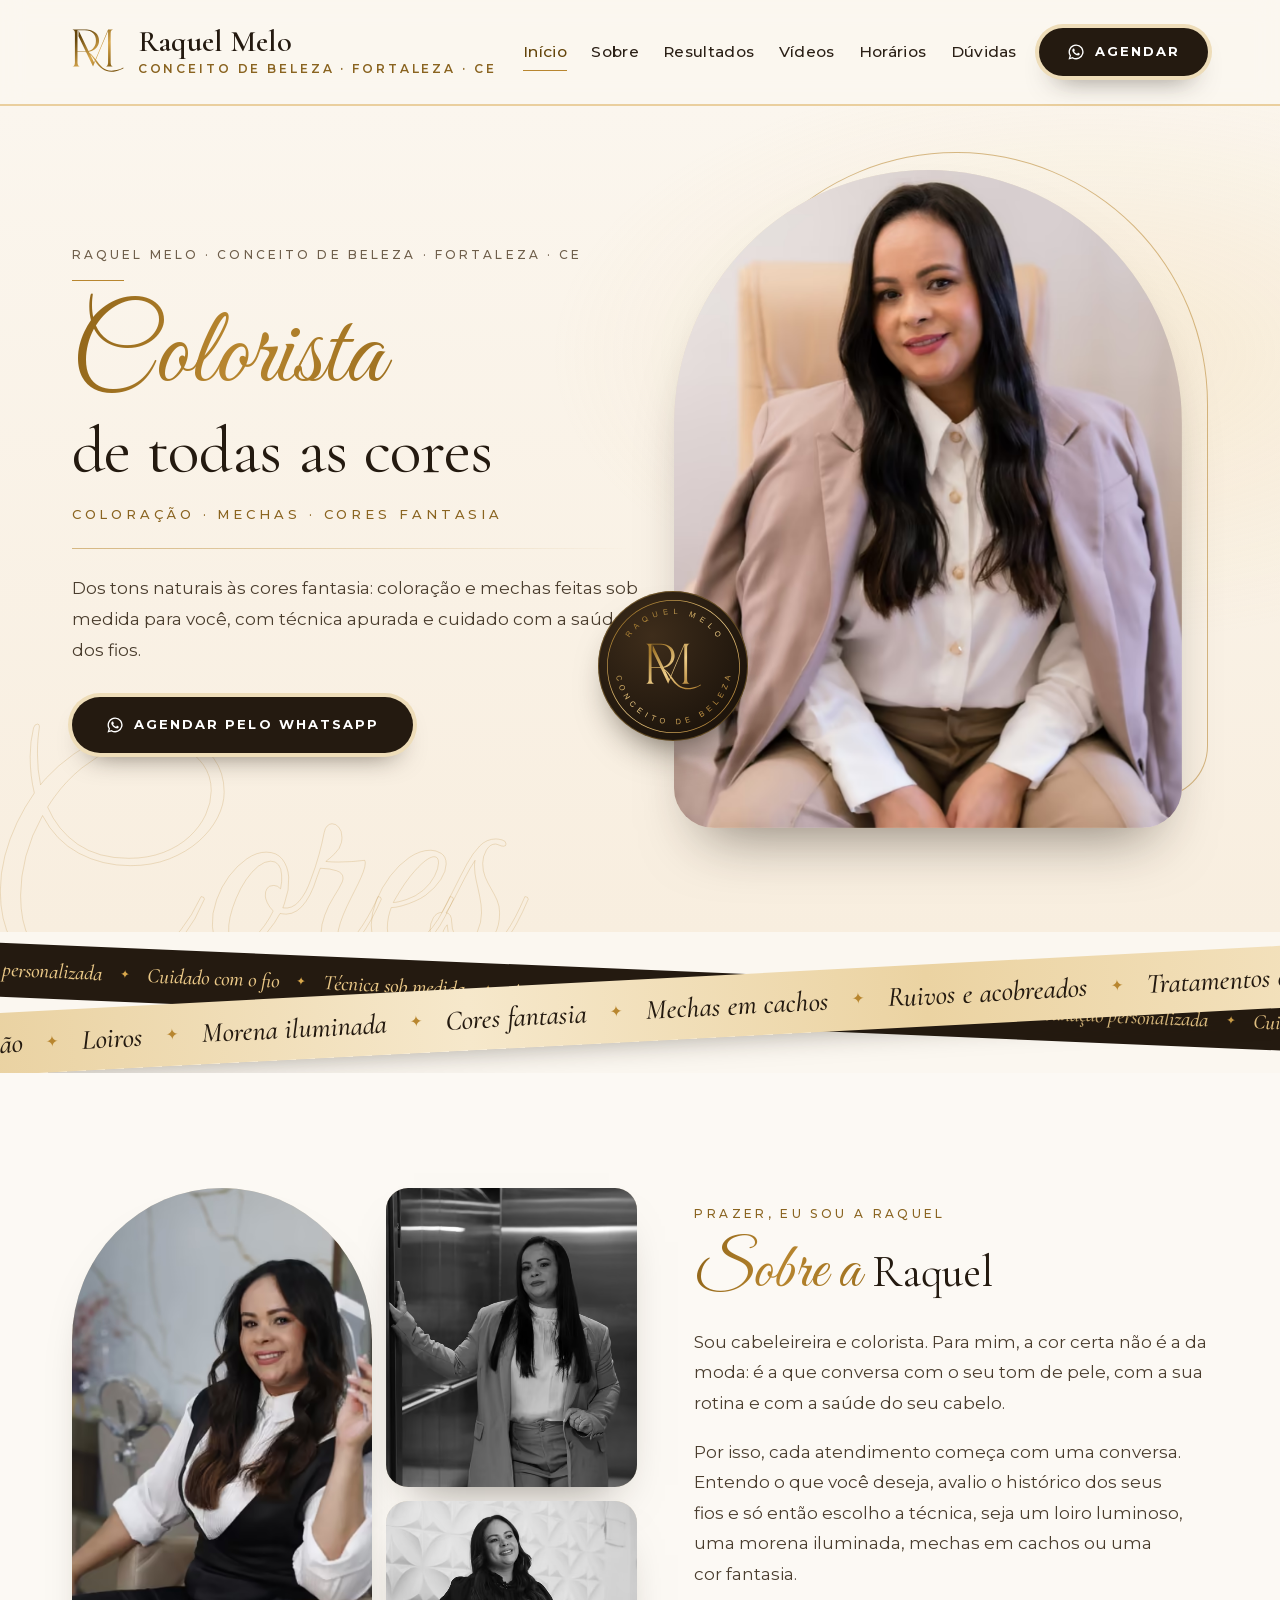
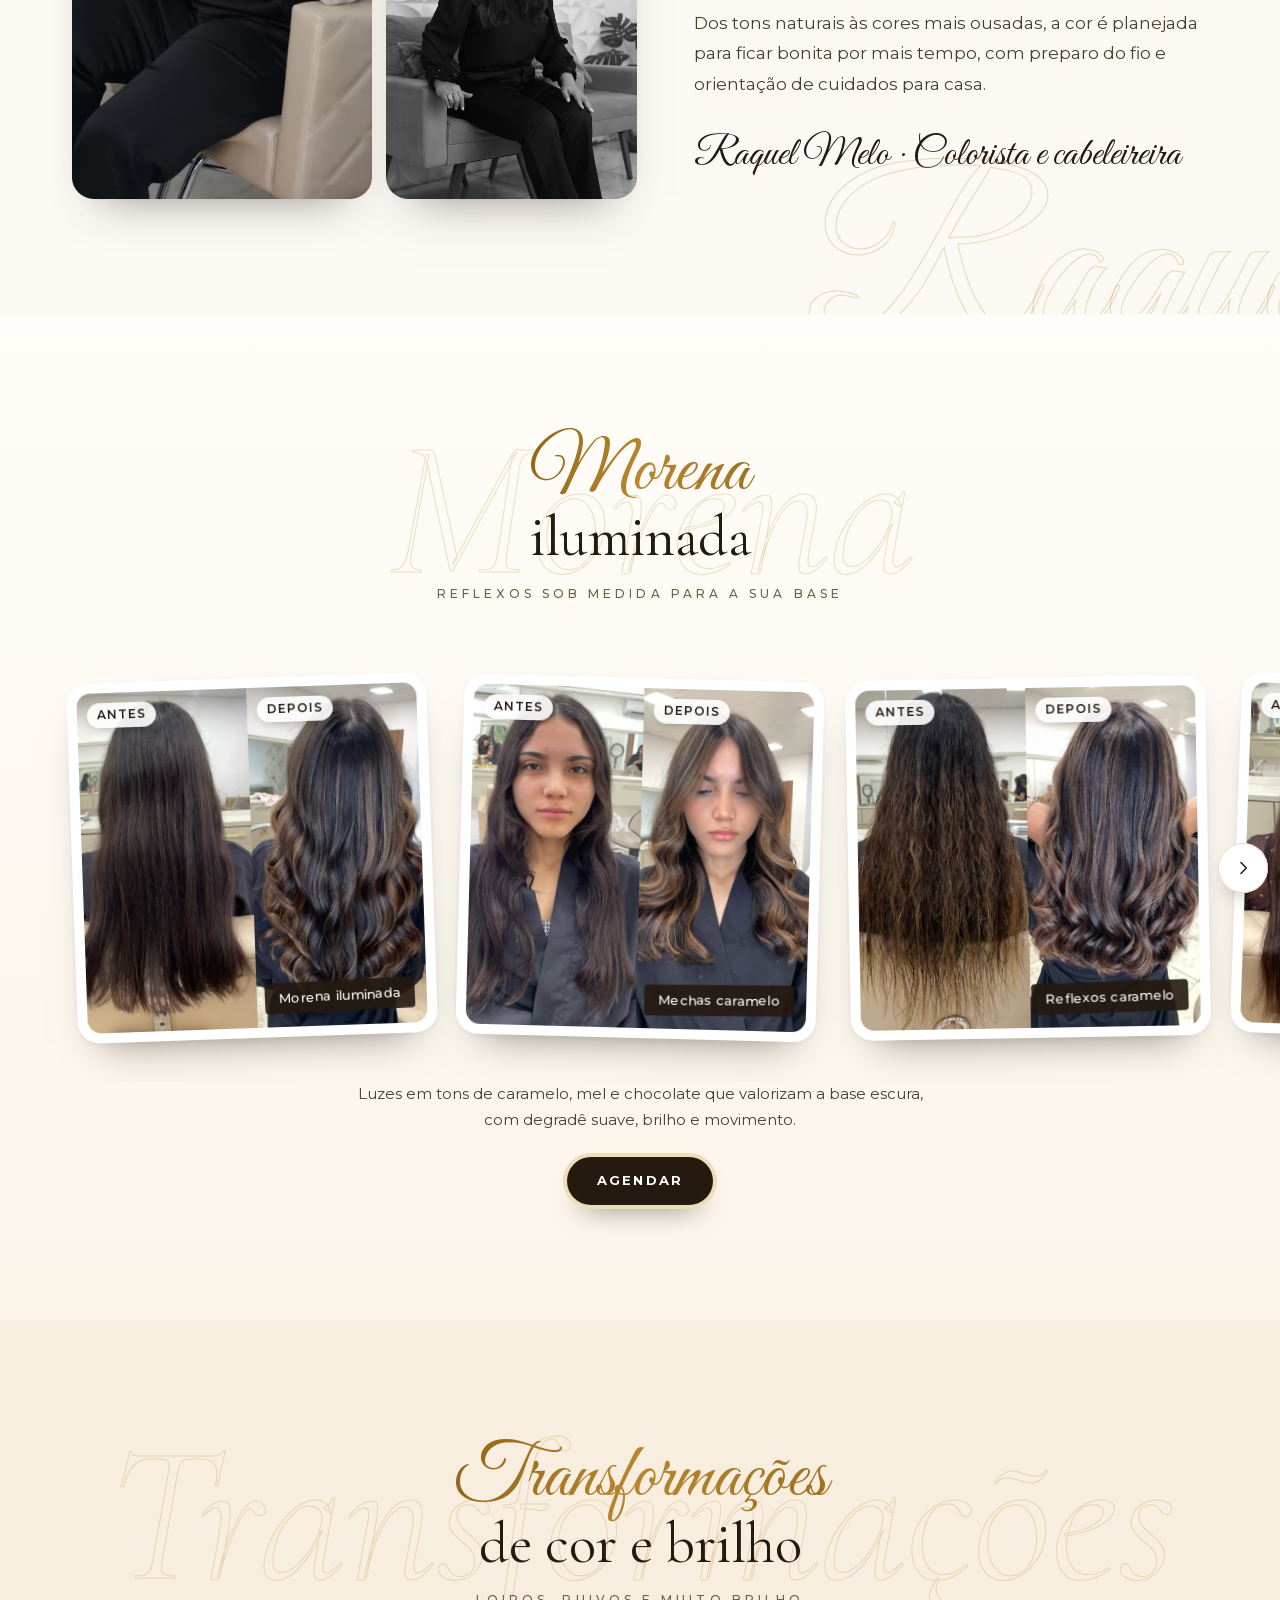
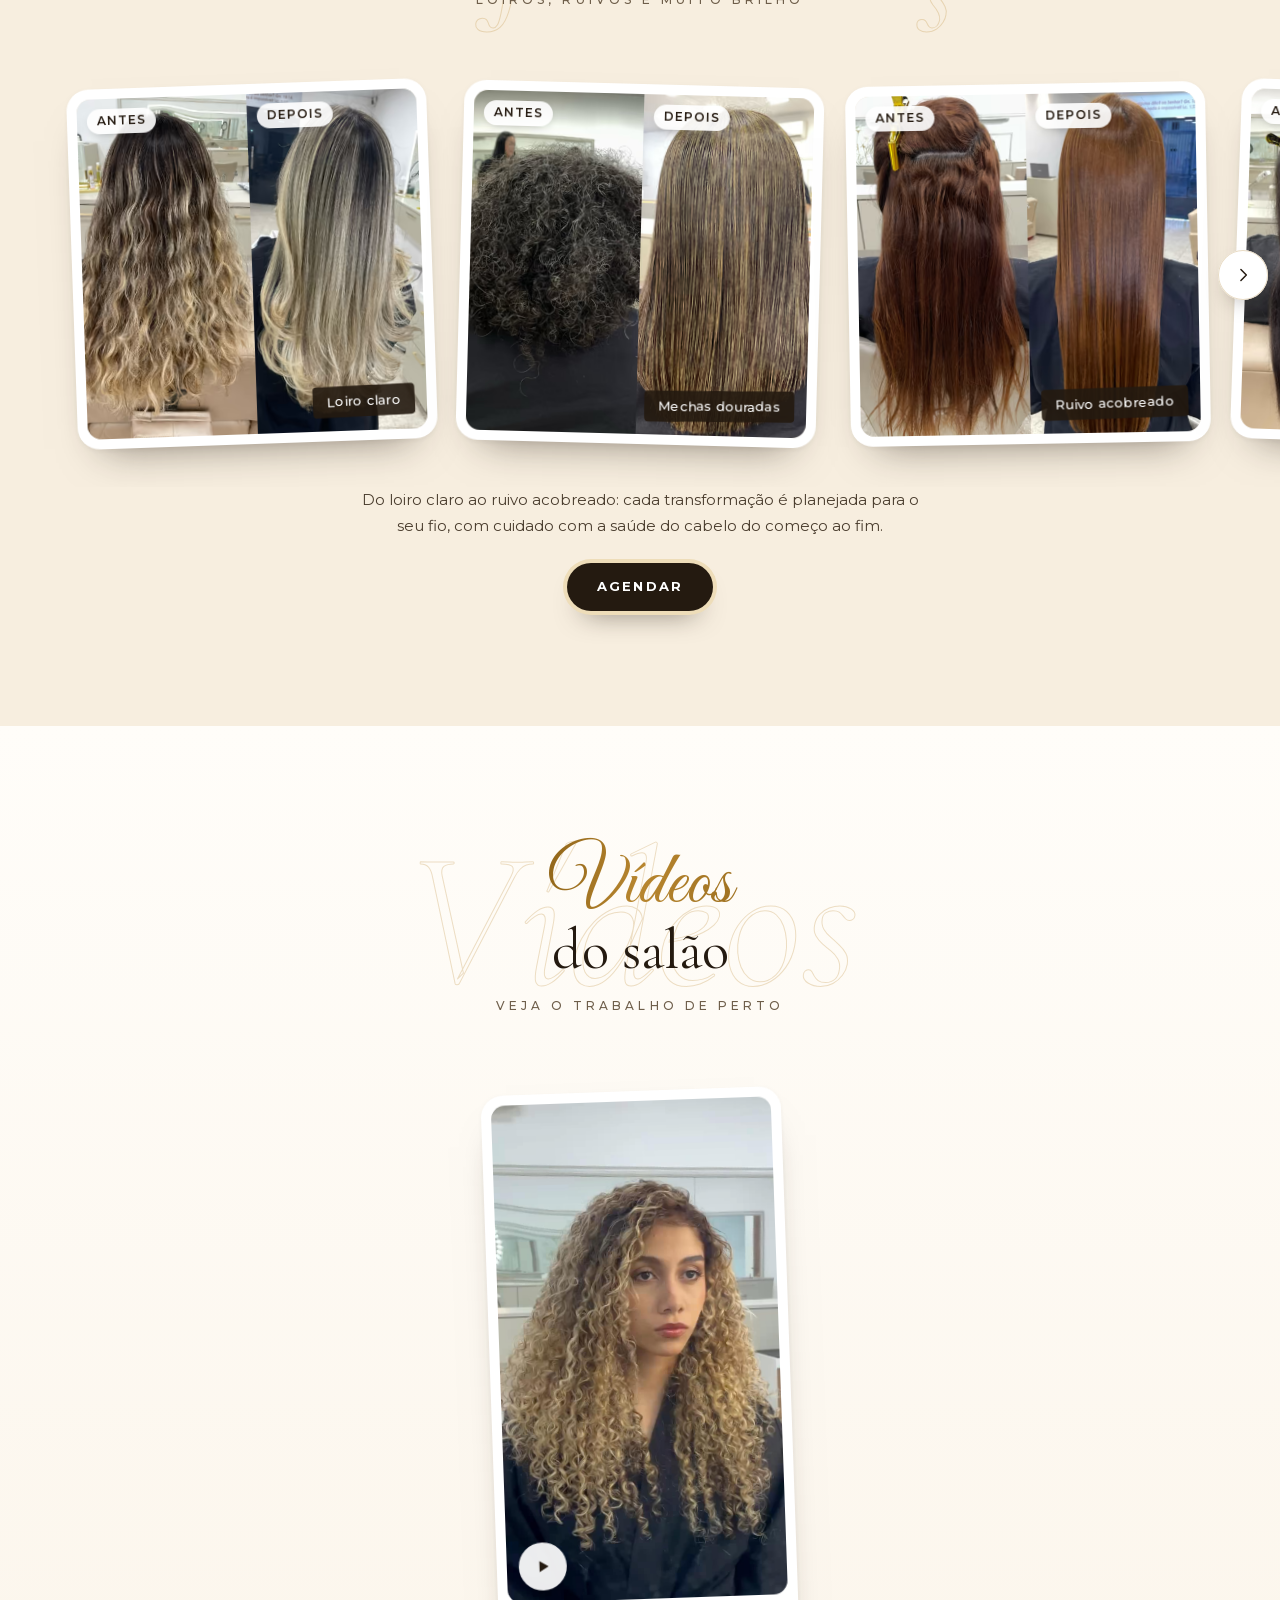
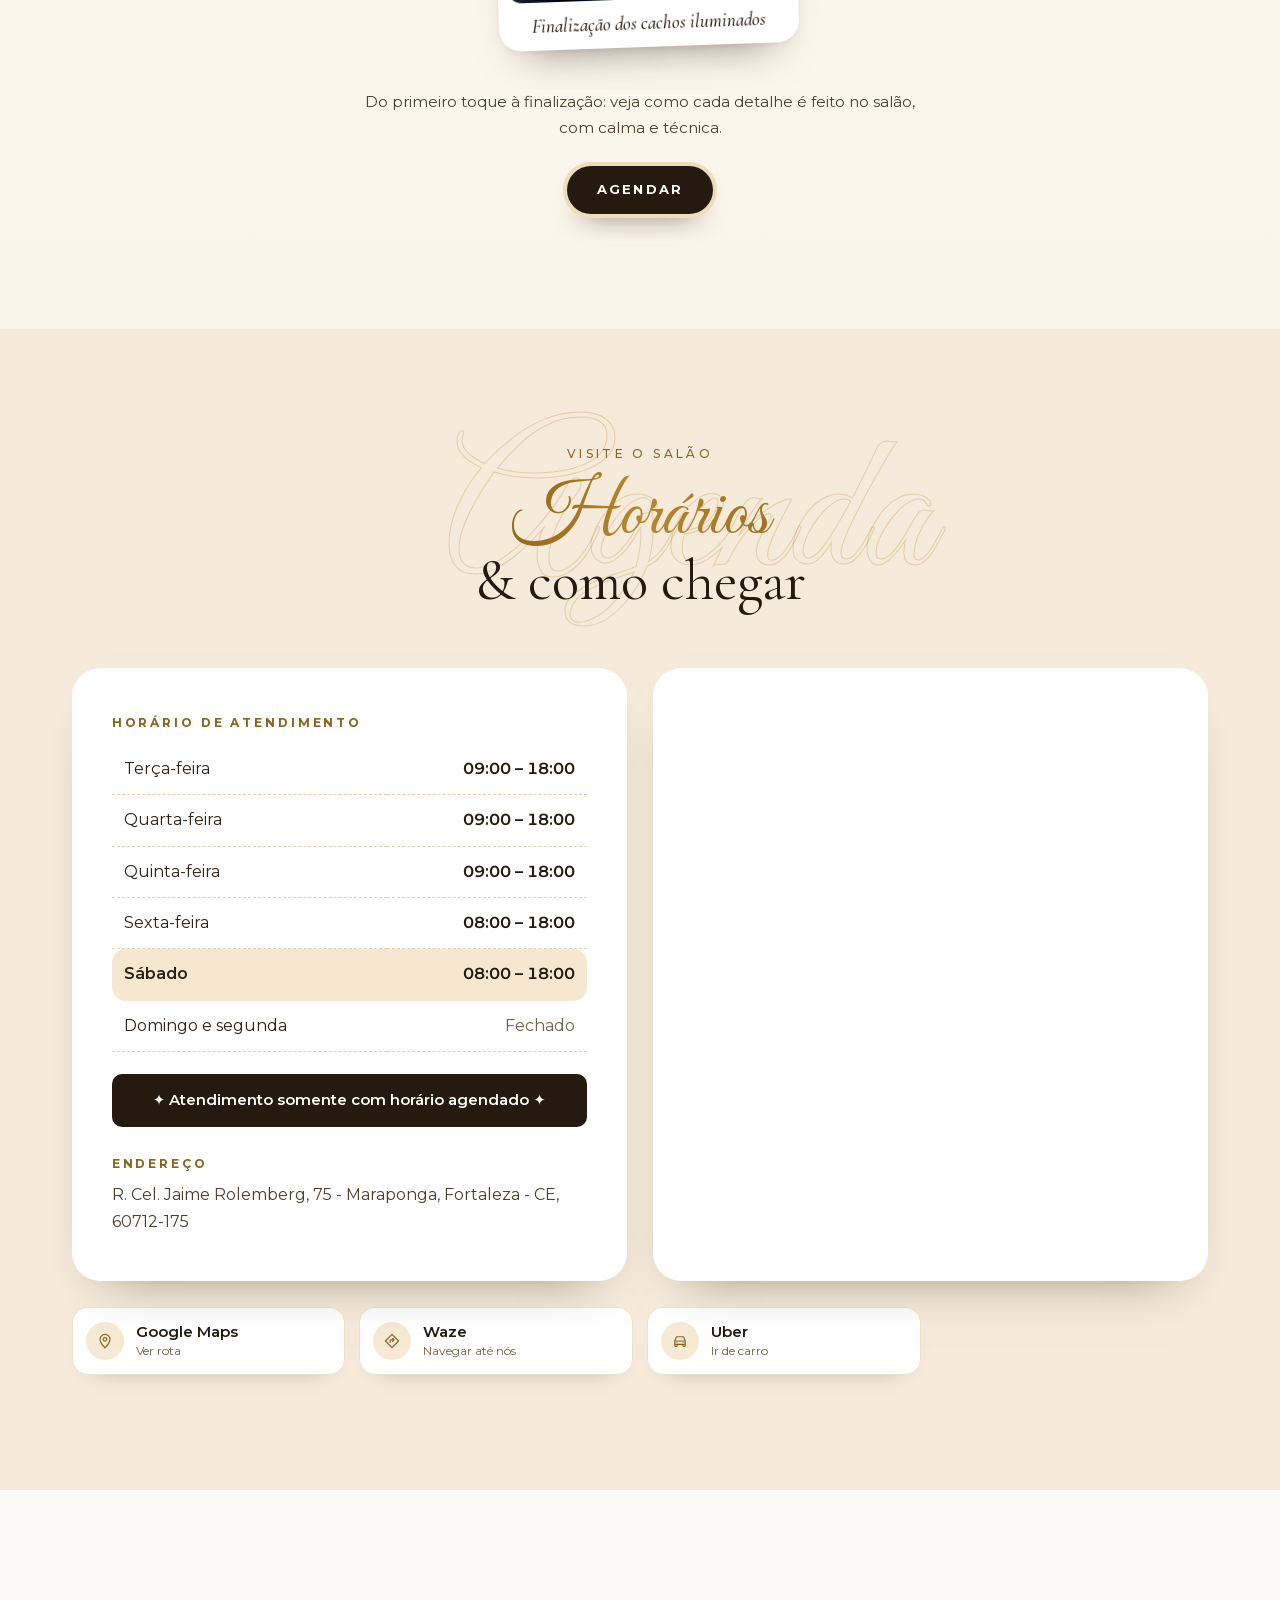
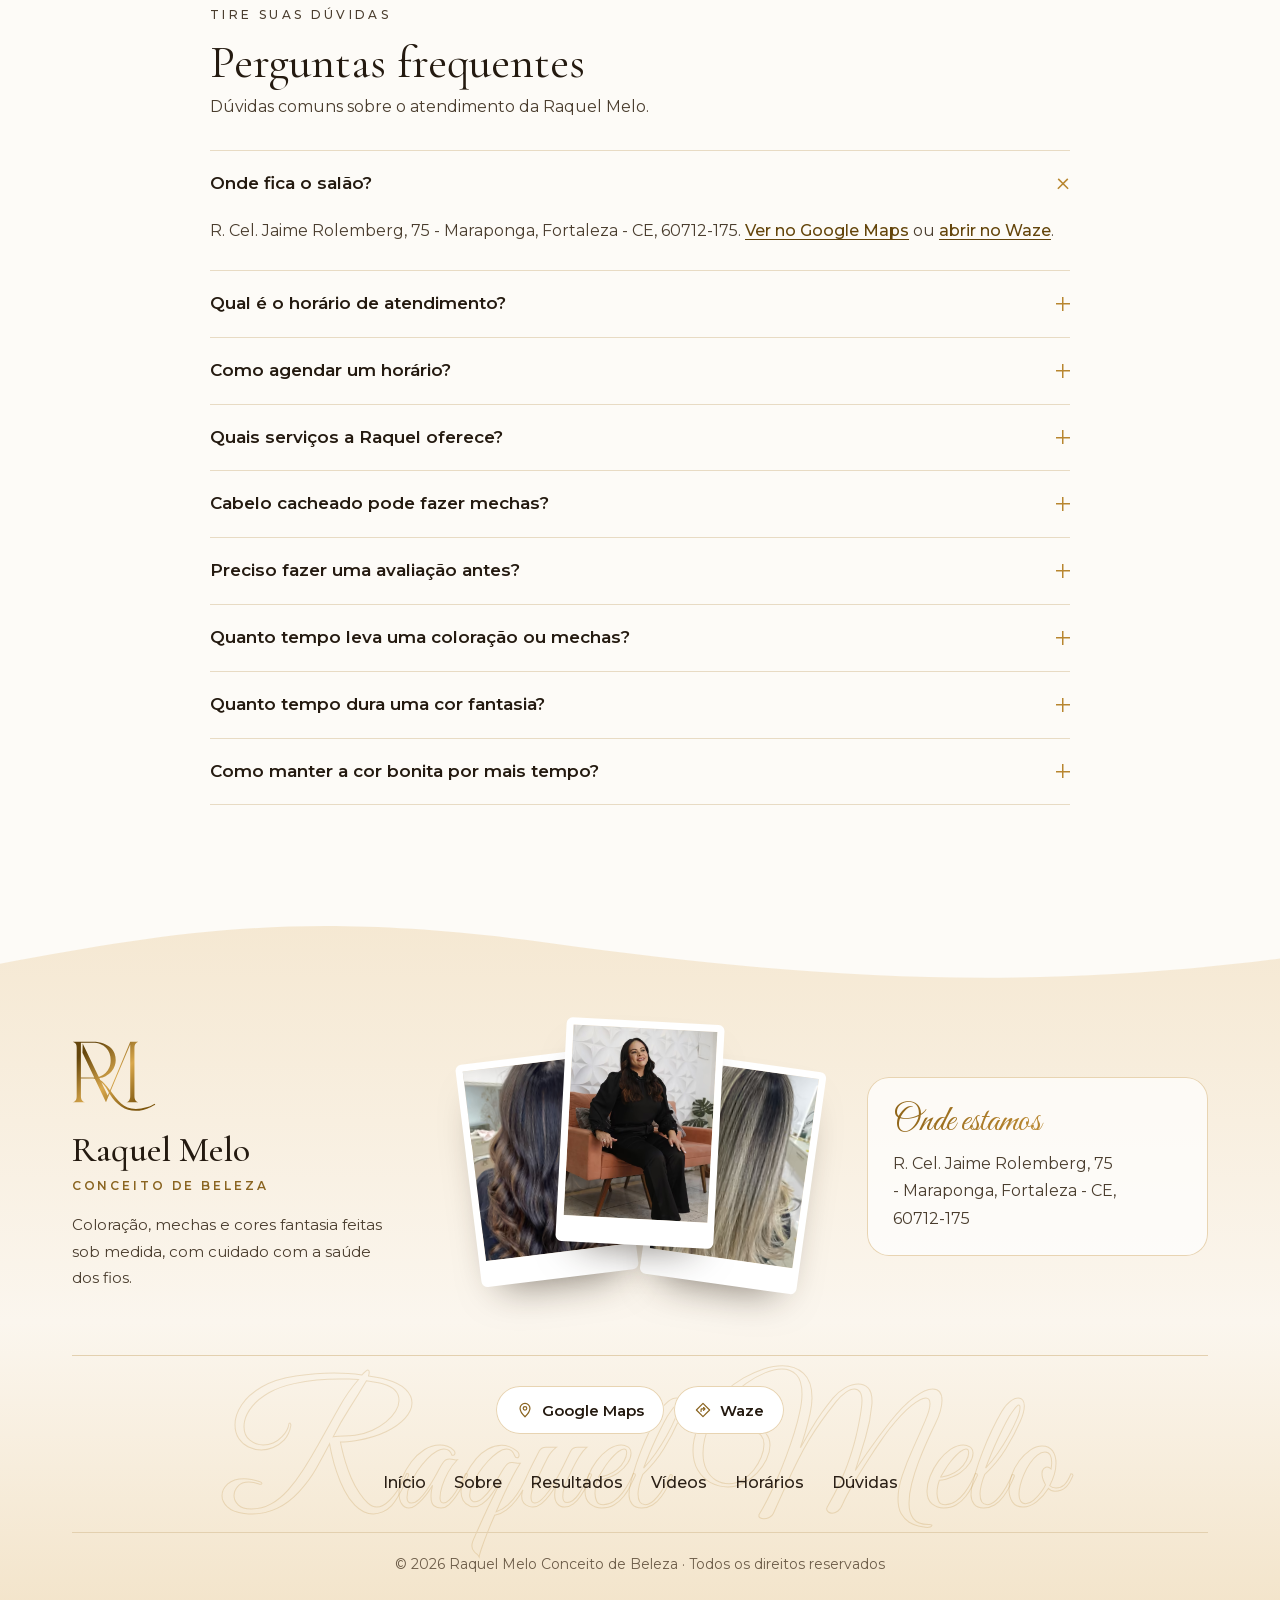
==== commit 6fe65b0b: "Endereço e horários do salão (Maraponga, Fortaleza) - config.js: cidade, endereço e horários (terça " ====
--- a/index.html
+++ b/index.html
@@ -3,8 +3,8 @@
 <head>
   <meta charset="utf-8">
   <meta name="viewport" content="width=device-width, initial-scale=1, viewport-fit=cover">
-  <title>Raquel Melo Conceito de Beleza | Coloração, mechas e cores fantasia</title>
-  <meta name="description" content="Raquel Melo, colorista de todas as cores: coloração, mechas, loiros, morena iluminada e cores fantasia feitas sob medida. Veja os resultados, os horários e agende pelo WhatsApp.">
+  <title>Raquel Melo Conceito de Beleza | Colorista em Fortaleza (Maraponga)</title>
+  <meta name="description" content="Raquel Melo, colorista de todas as cores na Maraponga, em Fortaleza: coloração, mechas, loiros, morena iluminada e cores fantasia feitas sob medida. Veja os resultados, os horários e como chegar.">
   <meta name="theme-color" content="#FBF7F0">
   <link rel="canonical" href="https://ayvotec2026.github.io/raquelmelo/">
 
@@ -12,7 +12,7 @@
   <meta property="og:locale" content="pt_BR">
   <meta property="og:site_name" content="Raquel Melo Conceito de Beleza">
   <meta property="og:title" content="Raquel Melo Conceito de Beleza">
-  <meta property="og:description" content="Colorista de todas as cores: dos tons naturais às cores fantasia. Veja os resultados e agende pelo WhatsApp.">
+  <meta property="og:description" content="Colorista de todas as cores na Maraponga, em Fortaleza: dos tons naturais às cores fantasia. Veja os resultados e agende.">
   <meta property="og:url" content="https://ayvotec2026.github.io/raquelmelo/">
   <meta property="og:image" content="https://ayvotec2026.github.io/raquelmelo/og-image.jpg">
   <meta property="og:image:width" content="1200">
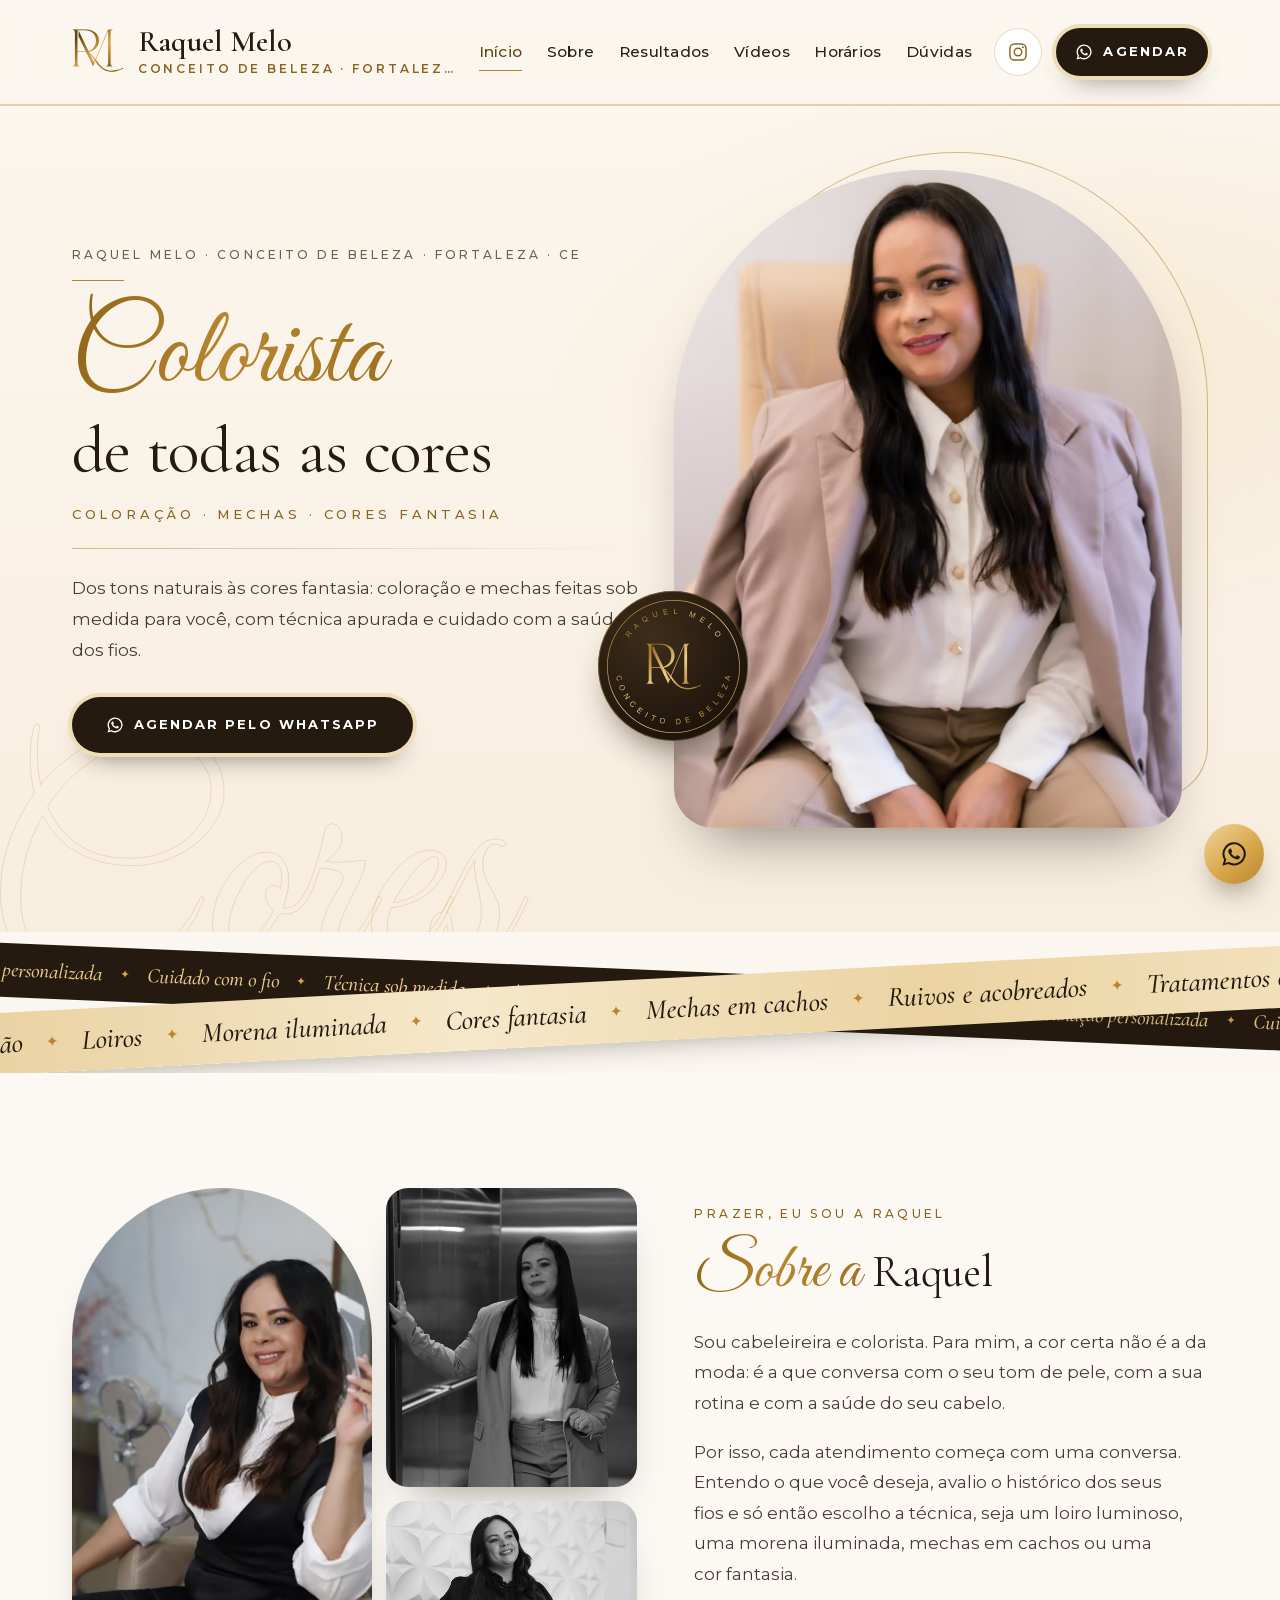
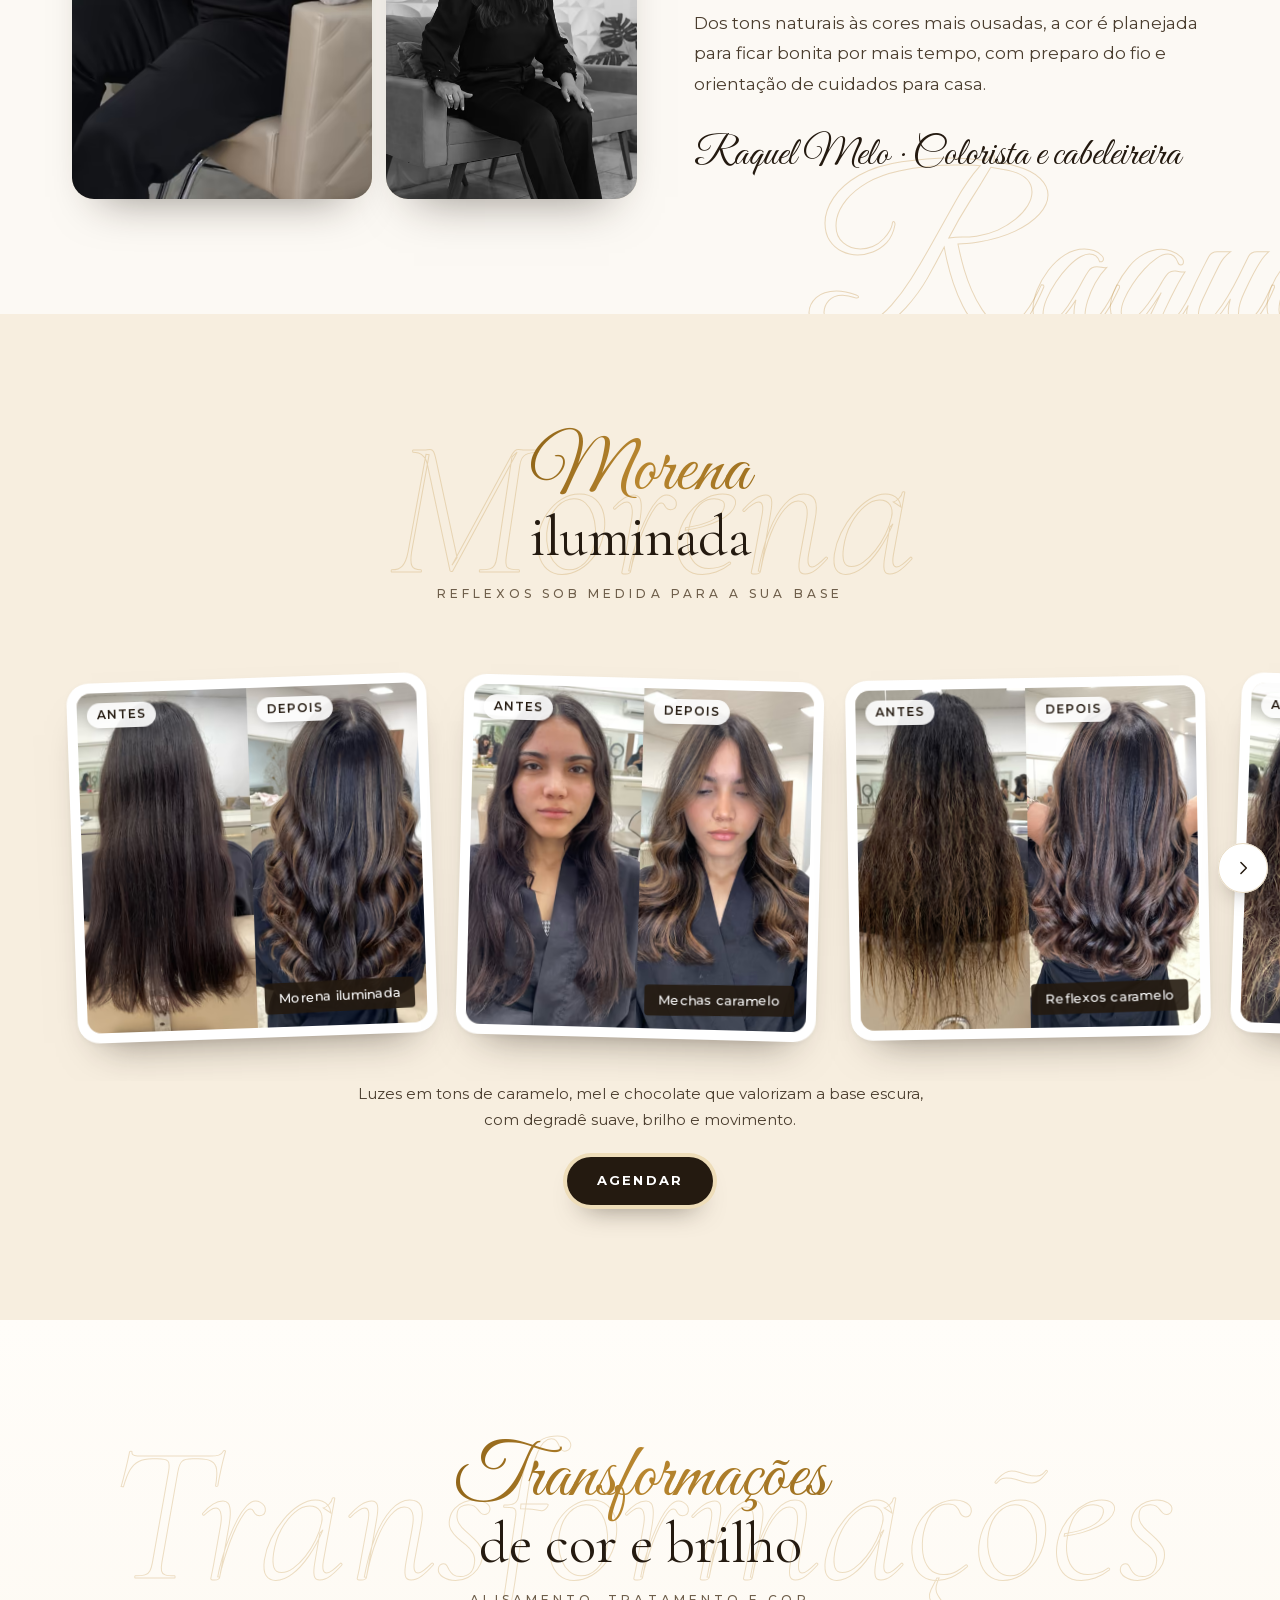
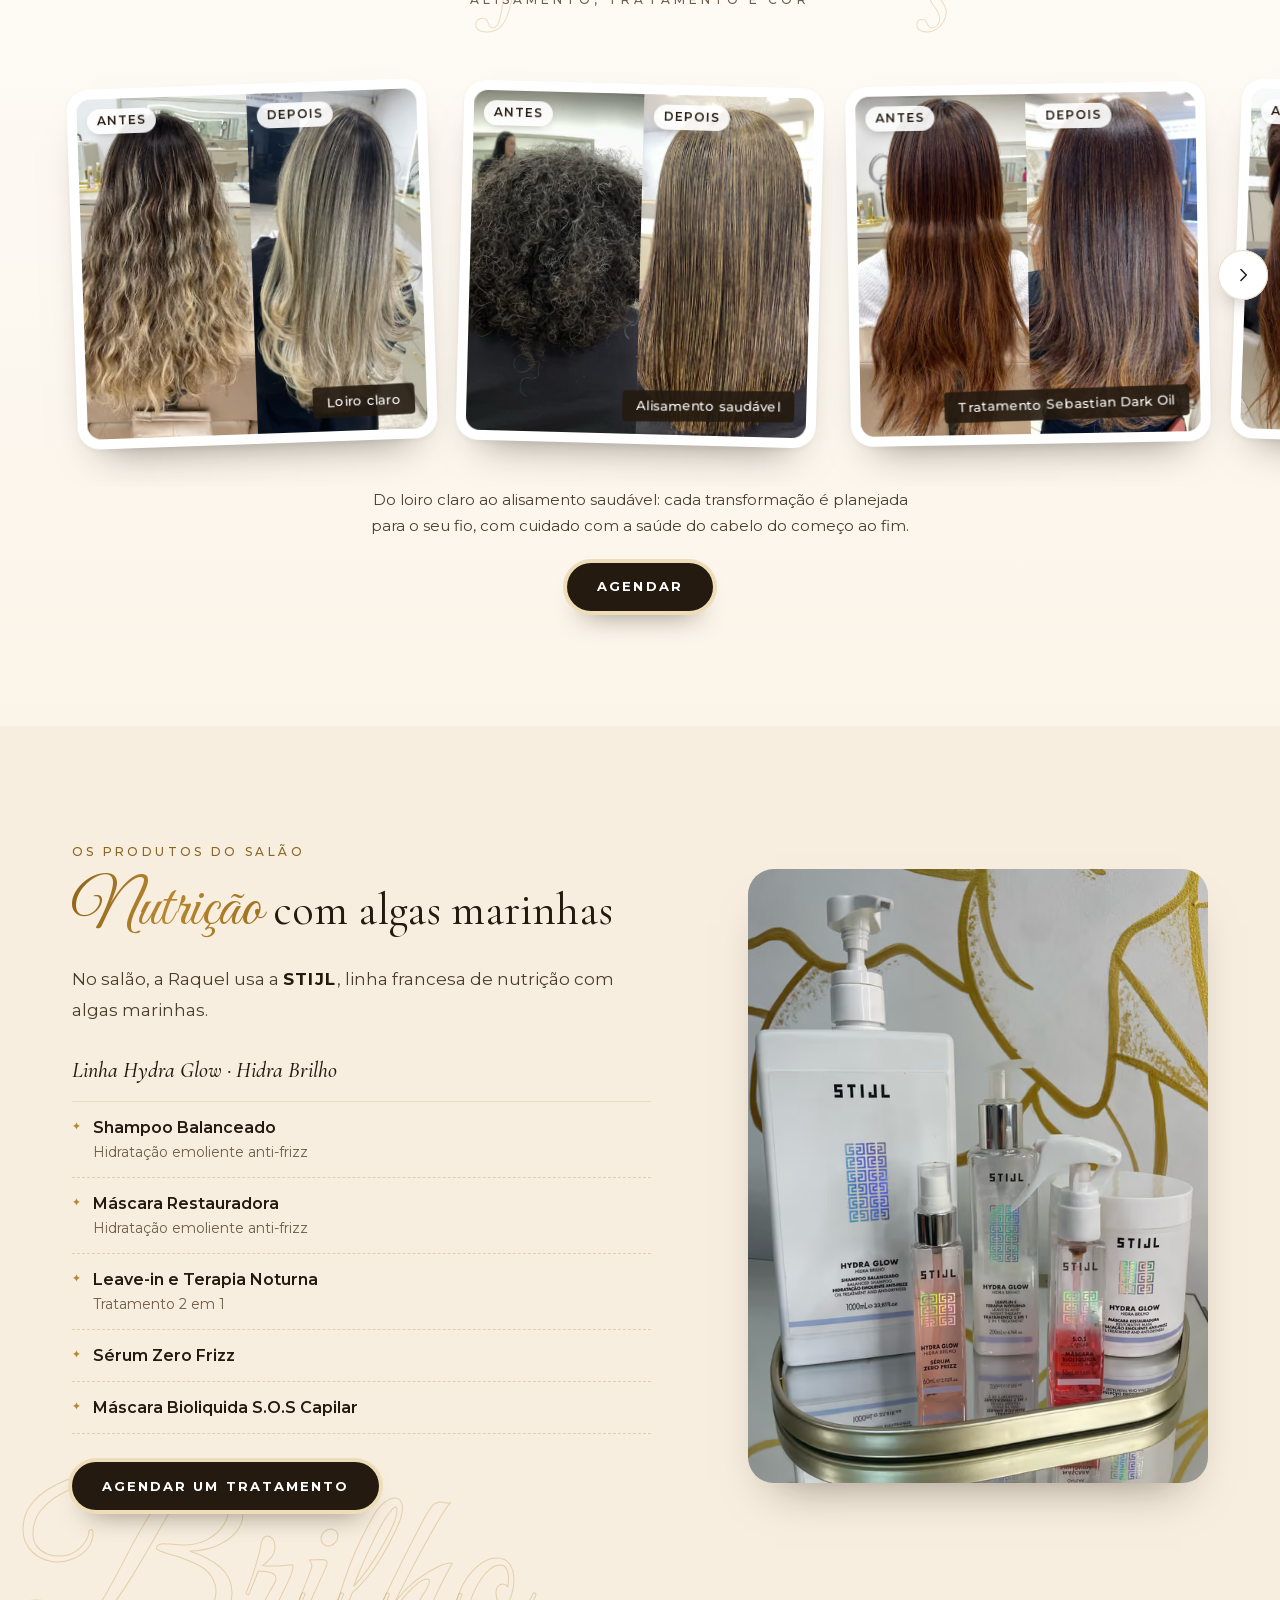
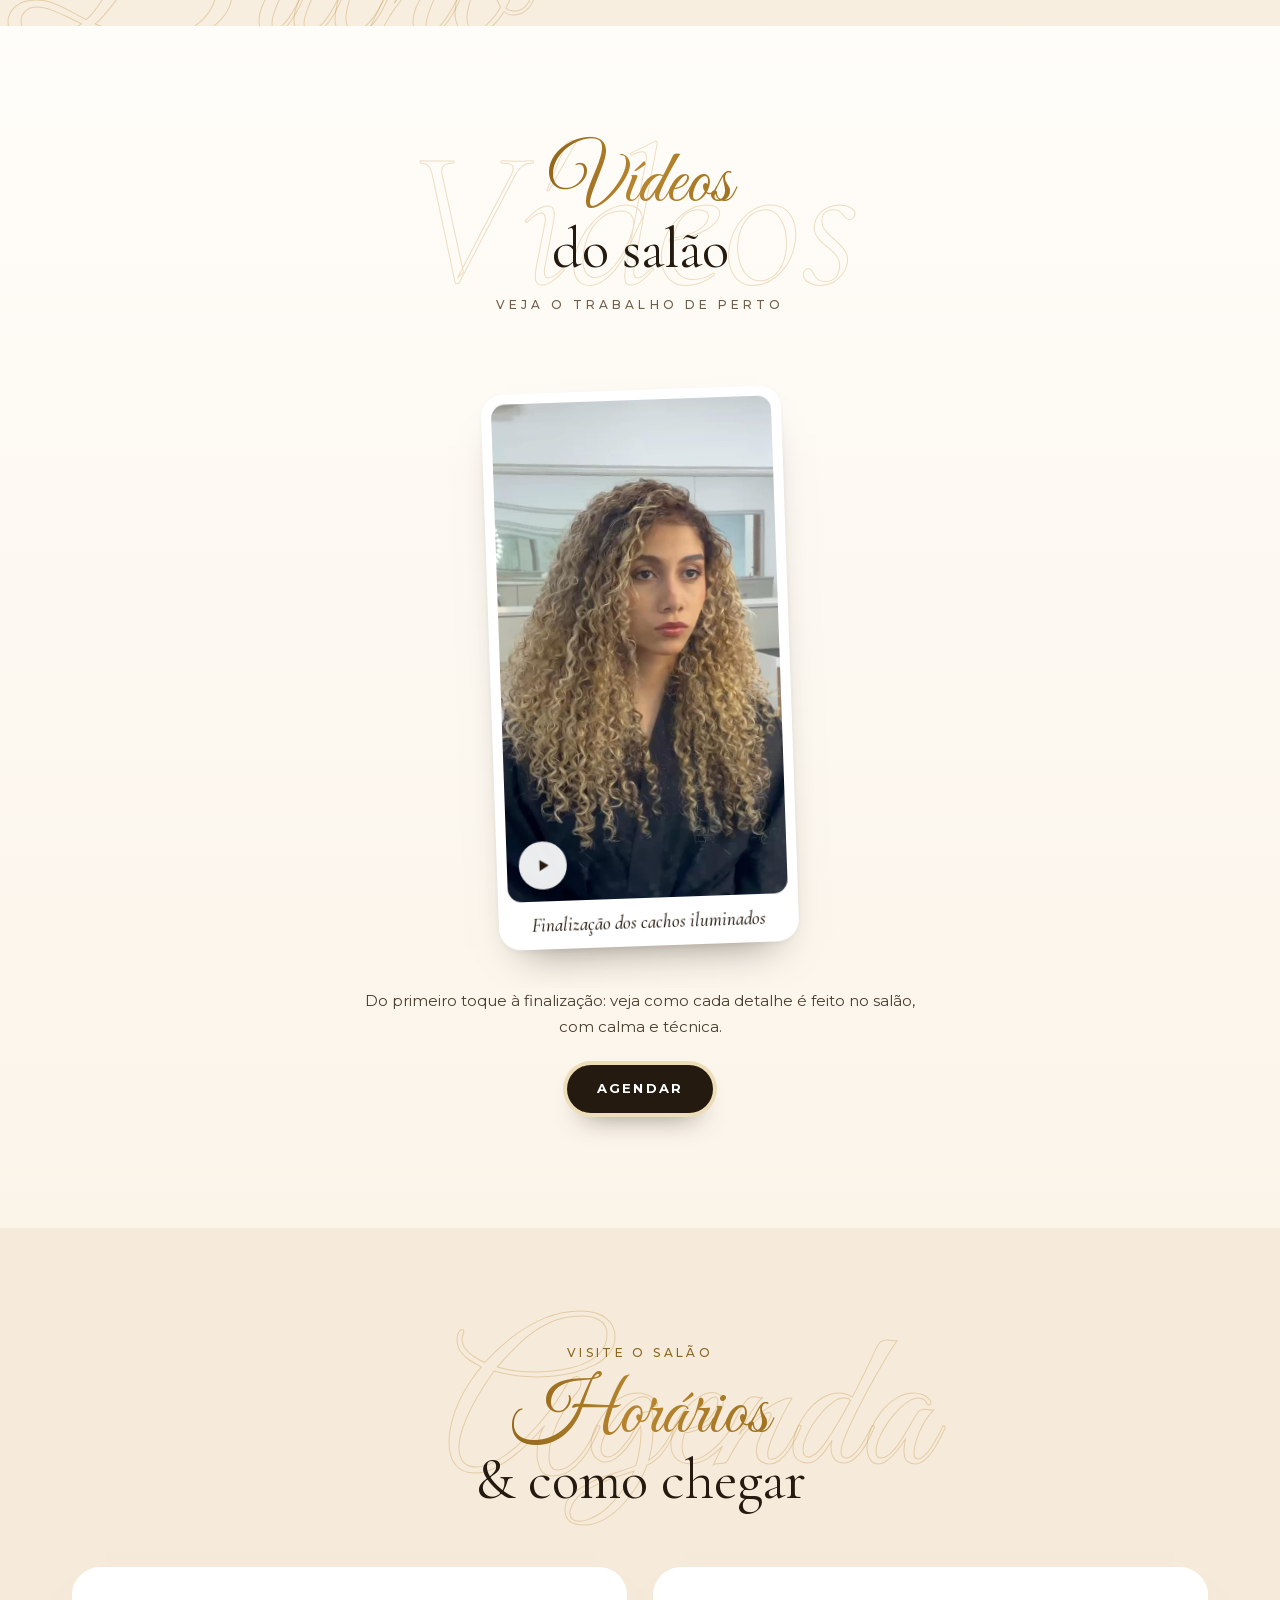
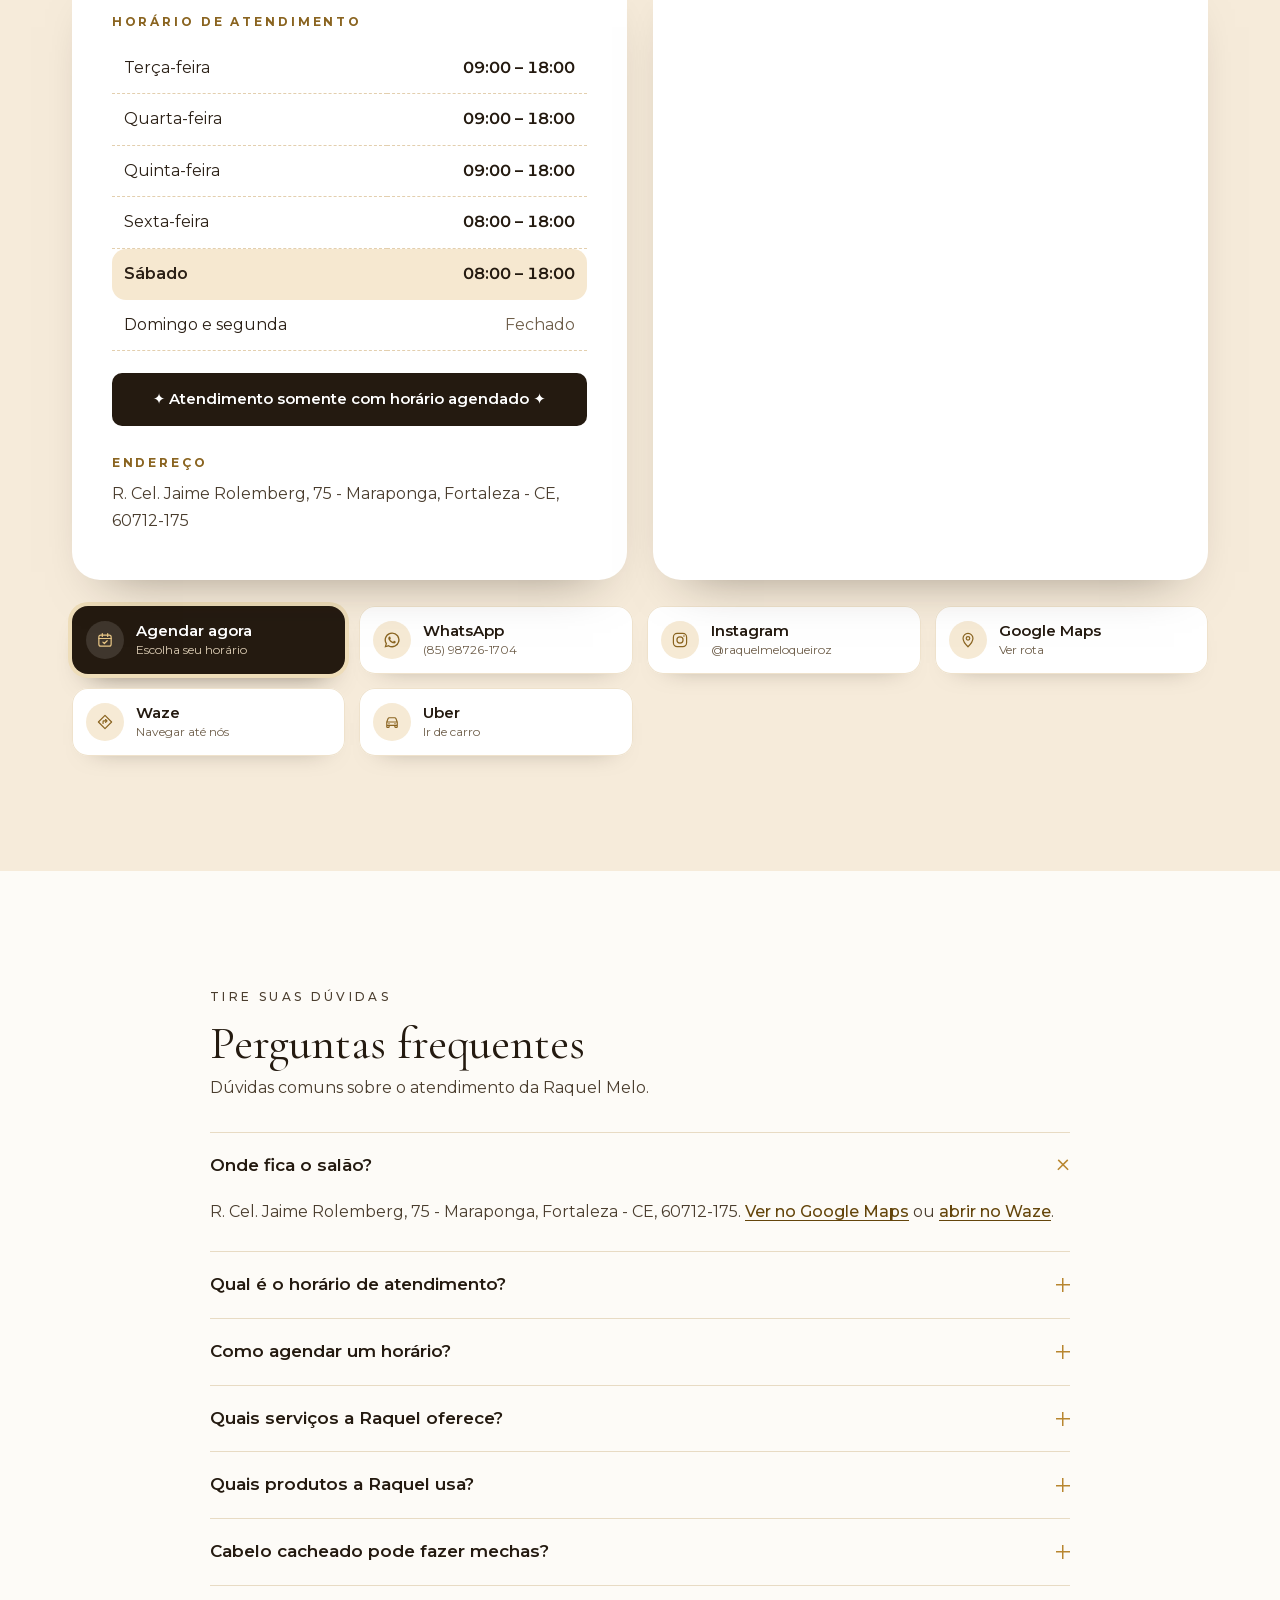
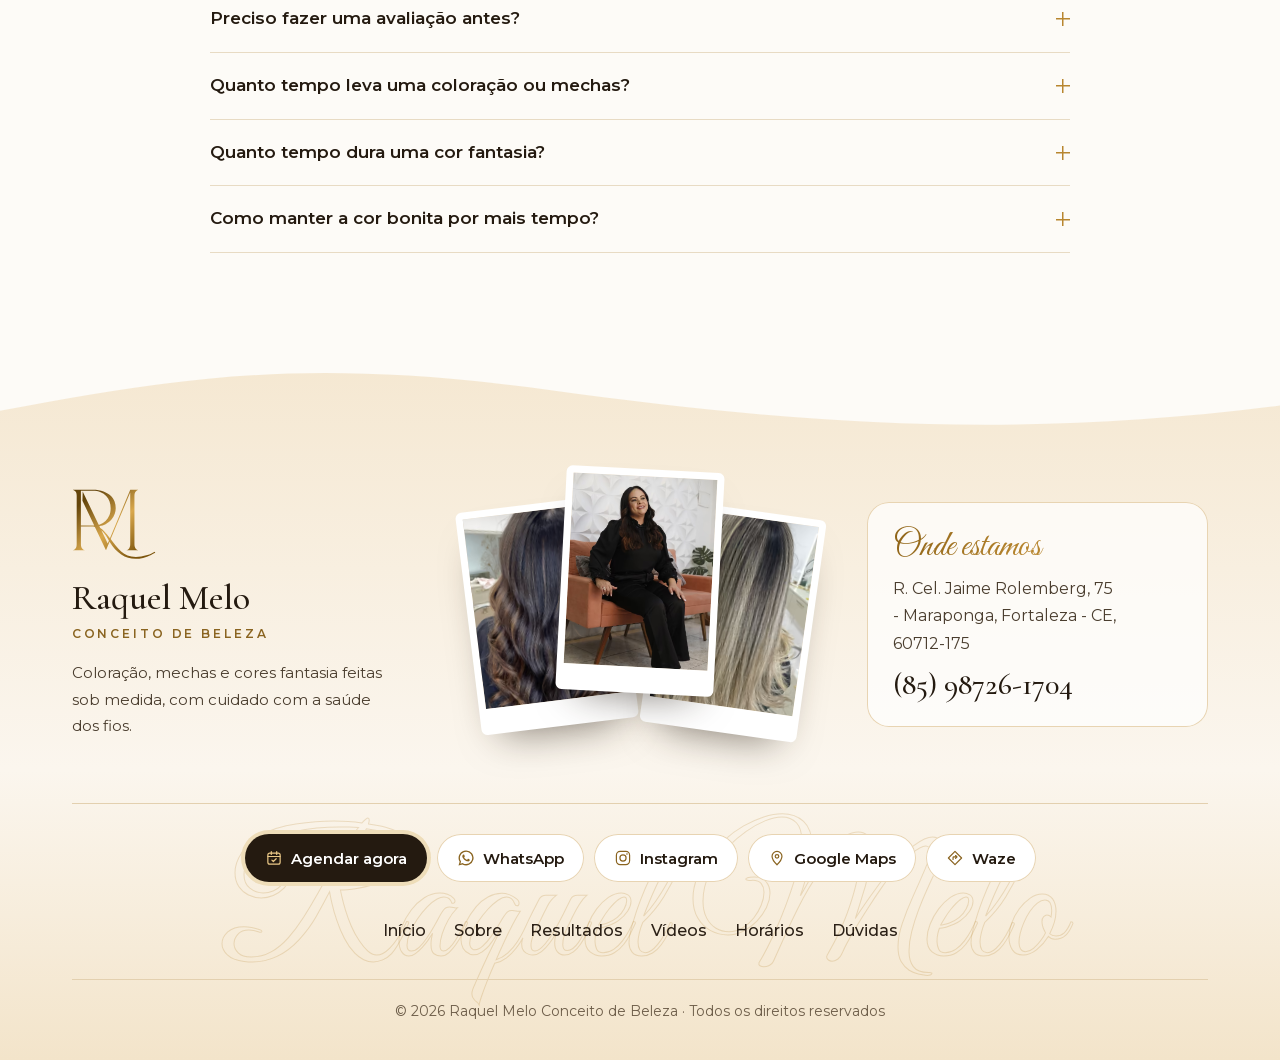
==== commit e358b4c8: "Legendas novas das fotos e bloco dos produtos STIJL - Legendas pedidas pela cliente: Alisamento saud" ====
--- a/index.html
+++ b/index.html
@@ -173,6 +173,29 @@
          Montadas a partir de assets/data/fotos.json com o modelo #modelo-galeria (fim da página).
          Galeria sem foto não aparece. -->
 
+    <!-- ============================== Produtos (STIJL) ==============================
+         A foto vem de assets/data/fotos.json ("produtos"); sem foto, fica só o texto. -->
+    <section class="secao produtos" id="produtos" aria-labelledby="produtos-titulo">
+      <div class="container produtos-grid">
+        <div class="produtos-texto" data-revelar>
+          <p class="sobretitulo">Os produtos do salão</p>
+          <h2 class="titulo-misto titulo-linha" id="produtos-titulo"><span class="script">Nutrição</span> <span class="serif">com algas marinhas</span></h2>
+          <p class="produtos-lead">No salão, a Raquel usa a <strong>STIJL</strong>, linha francesa de nutrição com algas marinhas.</p>
+          <p class="produtos-linha">Linha Hydra Glow · Hidra Brilho</p>
+          <ul class="produtos-lista">
+            <li><strong>Shampoo Balanceado</strong><span>Hidratação emoliente anti-frizz</span></li>
+            <li><strong>Máscara Restauradora</strong><span>Hidratação emoliente anti-frizz</span></li>
+            <li><strong>Leave-in e Terapia Noturna</strong><span>Tratamento 2 em 1</span></li>
+            <li><strong>Sérum Zero Frizz</strong></li>
+            <li><strong>Máscara Bioliquida S.O.S Capilar</strong></li>
+          </ul>
+          <a class="btn btn-escuro btn-anel" href="#horarios" data-wa="Olá, Raquel! Vi no site os tratamentos com STIJL e gostaria de agendar um horário.">Agendar um tratamento</a>
+        </div>
+        <figure class="foto produtos-foto" data-produtos-foto data-revelar style="--d: 120ms"></figure>
+      </div>
+      <span class="marca-dagua produtos-marca-dagua" aria-hidden="true" data-deriva>Brilho</span>
+    </section>
+
     <!-- ============================== Vídeos ============================== -->
     <!-- Para incluir um vídeo novo: coloque o .mp4 e a capa em assets/ e copie um <figure class="polaroid polaroid-video">. -->
     <section class="secao galeria galeria-videos" id="videos" aria-labelledby="videos-titulo">
@@ -284,6 +307,12 @@
             </div>
           </details>
           <details class="faq-item">
+            <summary>Quais produtos a Raquel usa?</summary>
+            <div class="faq-resposta">
+              <p>A STIJL, linha francesa de nutrição com algas marinhas. No salão, ela usa a linha Hydra Glow (Hidra Brilho): shampoo balanceado, máscara restauradora, leave-in e terapia noturna, sérum Zero Frizz e máscara bioliquida S.O.S Capilar.</p>
+            </div>
+          </details>
+          <details class="faq-item">
             <summary>Cabelo cacheado pode fazer mechas?</summary>
             <div class="faq-resposta">
               <p>Pode. Com a técnica certa e cuidado com a fibra, a luz entra sem desmanchar a curvatura. O vídeo desta página mostra um exemplo.</p>
--- a/assets/css/style.css
+++ b/assets/css/style.css
@@ -882,6 +882,37 @@
   .carrossel-seta-proxima { right: max(12px, calc((100vw - var(--container)) / 2 - 70px)); }
 }
 
+/* ---------- Produtos (STIJL) ---------- */
+
+.produtos { background: var(--creme-2); }
+.produtos-grid { position: relative; z-index: 1; display: grid; gap: 40px; }
+.produtos-foto { order: -1; width: 100%; max-width: 460px; justify-self: center; aspect-ratio: 3 / 4; border-radius: 26px; }
+.produtos-foto img { object-position: 50% 55%; }
+.produtos.sem-foto .produtos-foto { display: none; }
+.produtos-texto .titulo-linha { margin-top: 14px; }
+.produtos-lead { margin-top: 18px; max-width: 34em; font-size: 1.0625rem; line-height: 1.8; color: var(--ink-2); }
+.produtos-lead strong { font-weight: 700; letter-spacing: .08em; color: var(--espresso); }
+.produtos-linha { margin-top: 26px; font-family: var(--font-titulo); font-size: 1.375rem; font-style: italic; font-weight: 500; color: var(--espresso); }
+.produtos-lista { margin: 12px 0 0; padding: 0; list-style: none; border-top: 1px solid var(--linha); }
+.produtos-lista li {
+  display: grid;
+  grid-template-columns: auto minmax(0, 1fr);
+  column-gap: 12px;
+  padding: 12px 0;
+  border-bottom: 1px dashed #E3CFAE;
+}
+.produtos-lista li::before { content: "✦"; grid-row: span 2; padding-top: .3em; font-size: .7rem; color: var(--ouro-escuro); }
+.produtos-lista strong { font-weight: 600; color: var(--espresso); }
+.produtos-lista span { font-size: .875rem; color: var(--ink-3); }
+.produtos-texto .btn { margin-top: 28px; }
+.produtos-marca-dagua { left: -2%; bottom: -.32em; font-size: clamp(8rem, 4rem + 12vw, 15rem); }
+
+@media (min-width: 1080px) {
+  .produtos-grid { grid-template-columns: minmax(0, 1fr) minmax(0, .85fr); align-items: center; gap: clamp(40px, 5vw, 72px); }
+  .produtos-foto { order: 0; justify-self: end; }
+  .produtos.sem-foto .produtos-grid { grid-template-columns: minmax(0, 46rem); }
+}
+
 /* ---------- Horários e como chegar ---------- */
 
 .horarios { background: var(--creme-3); }
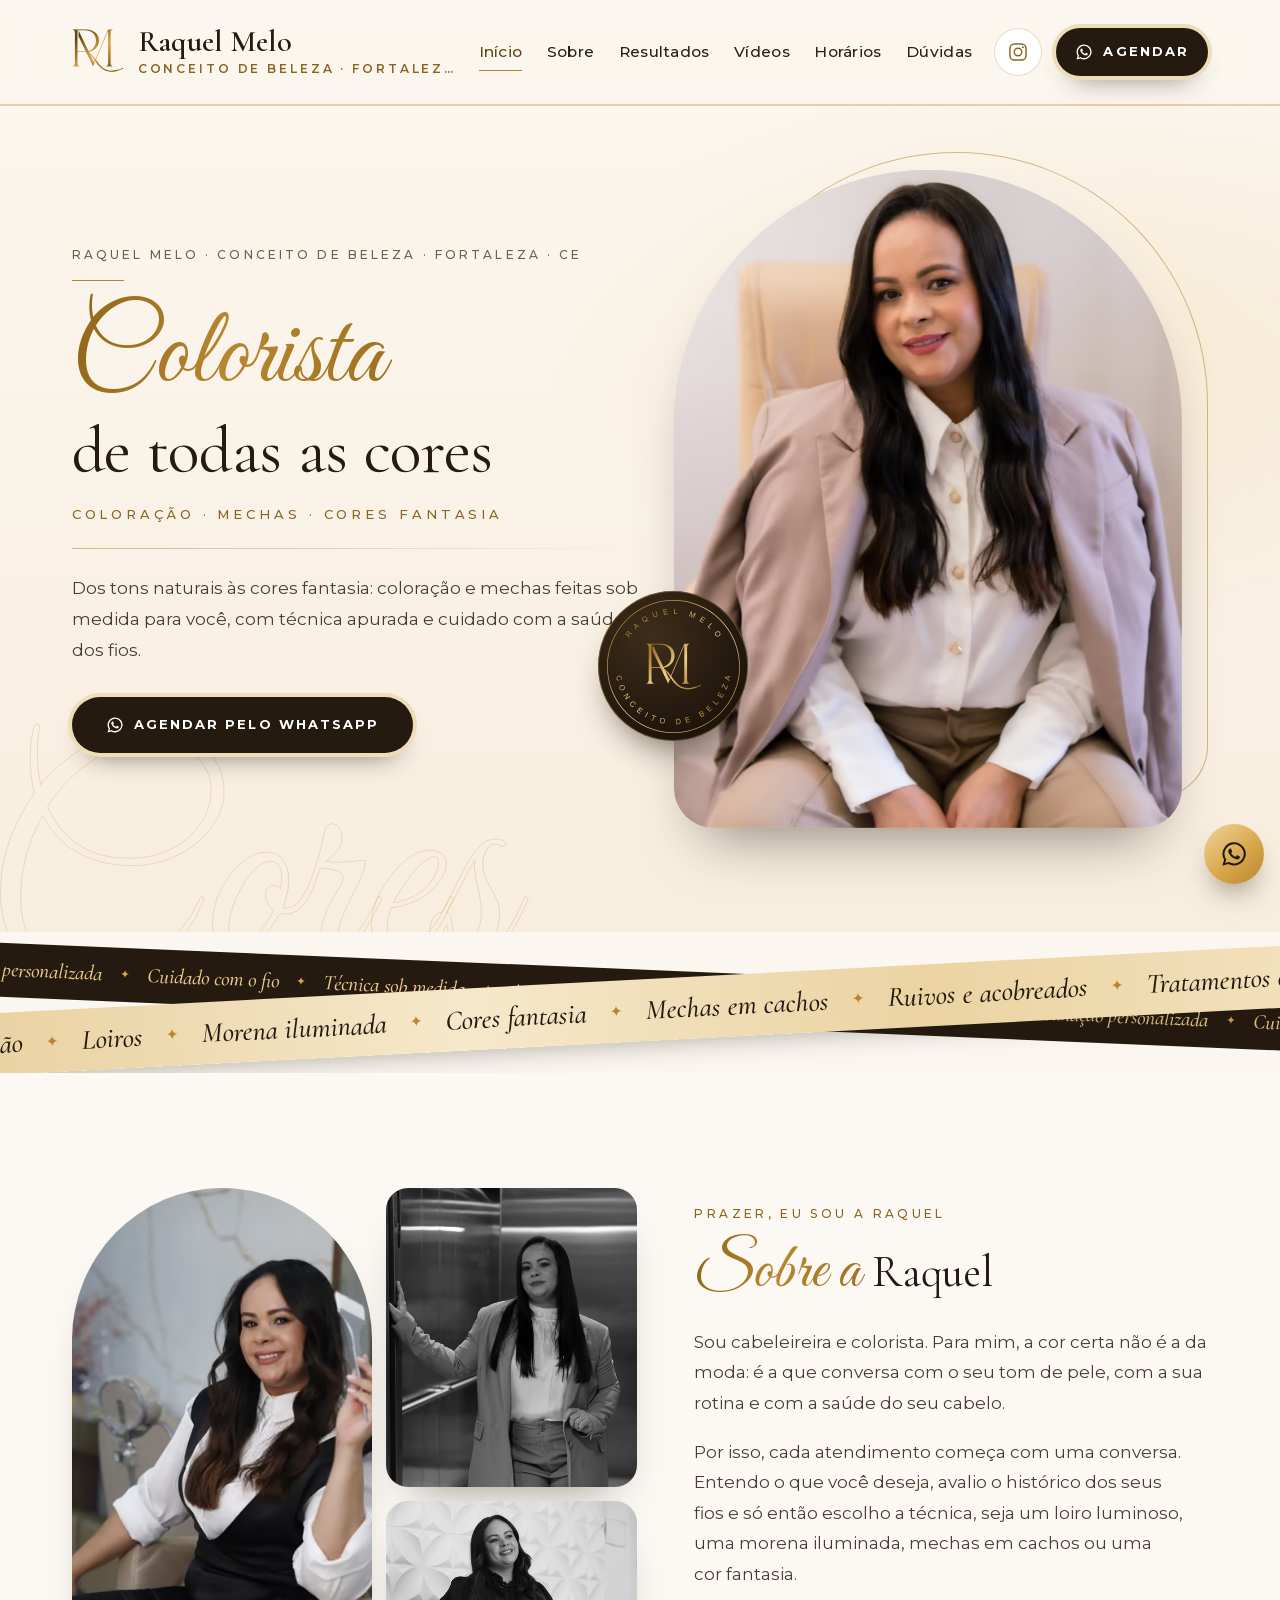
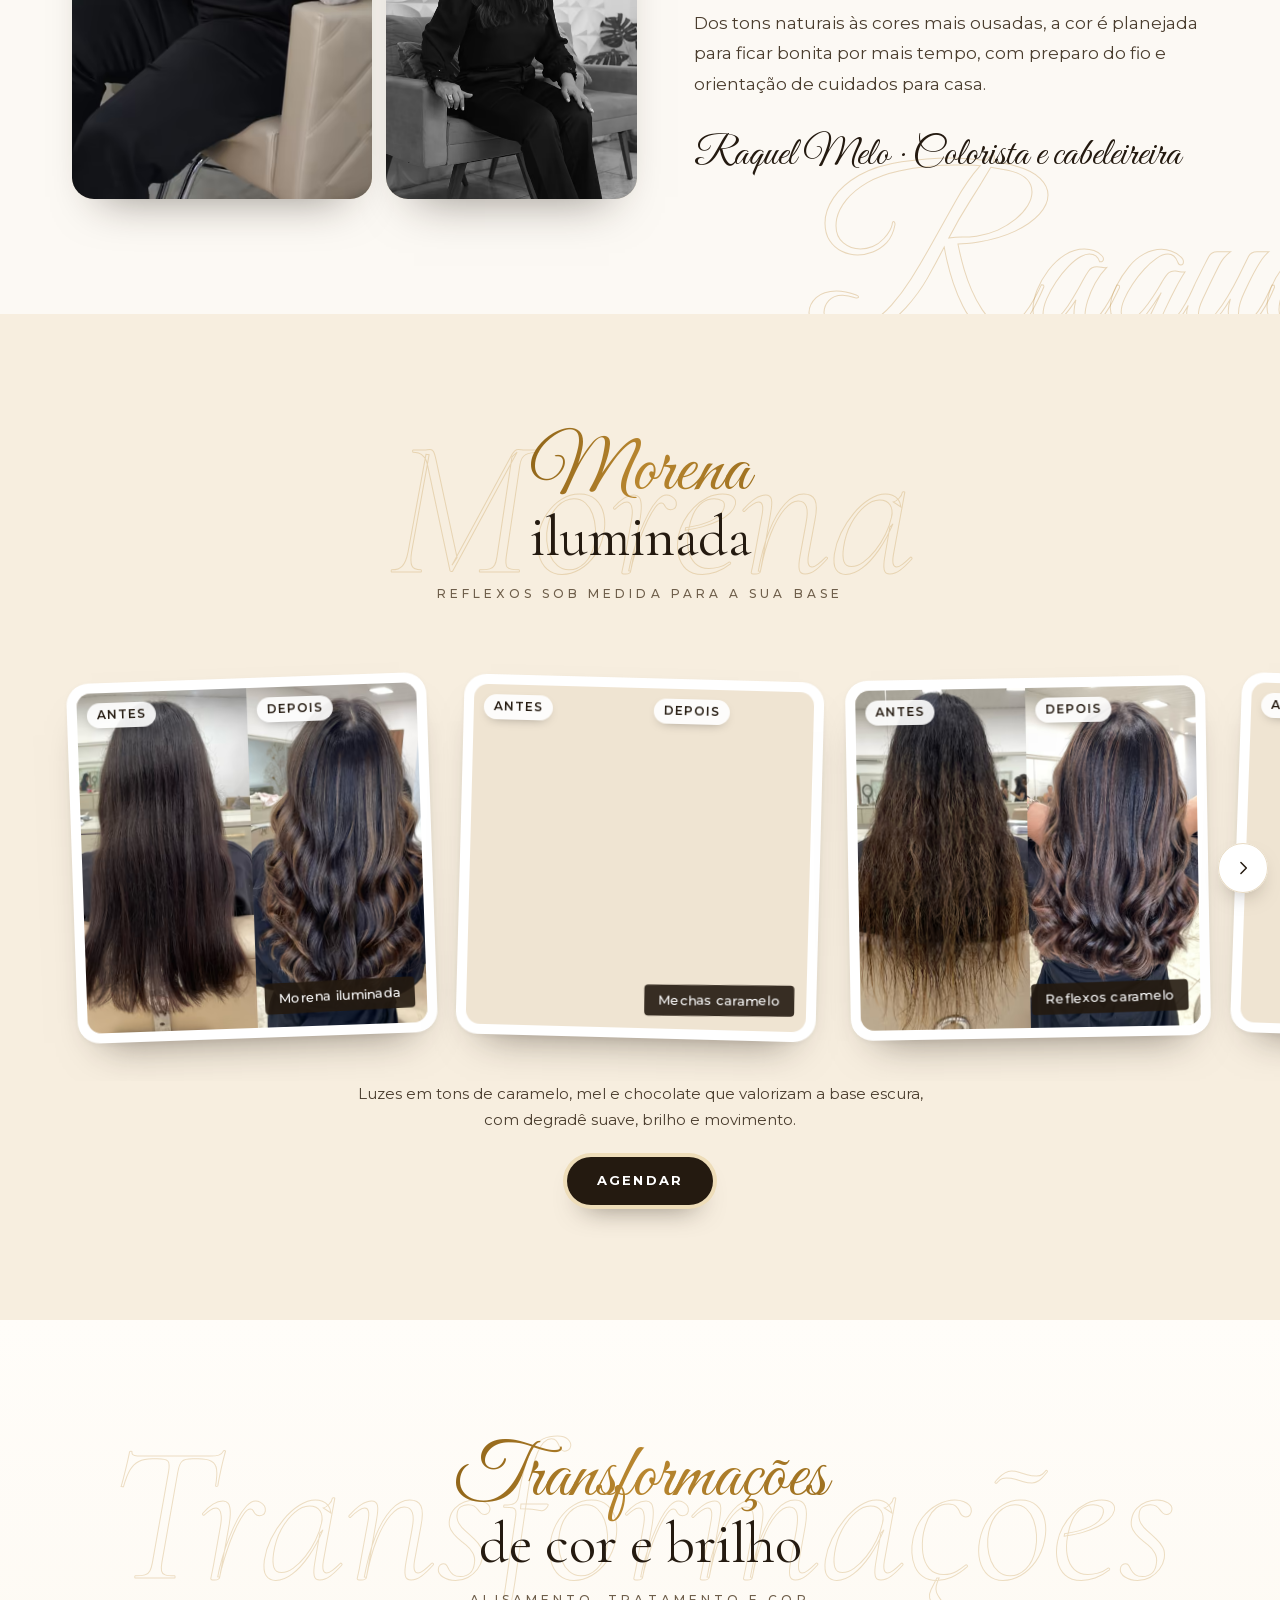
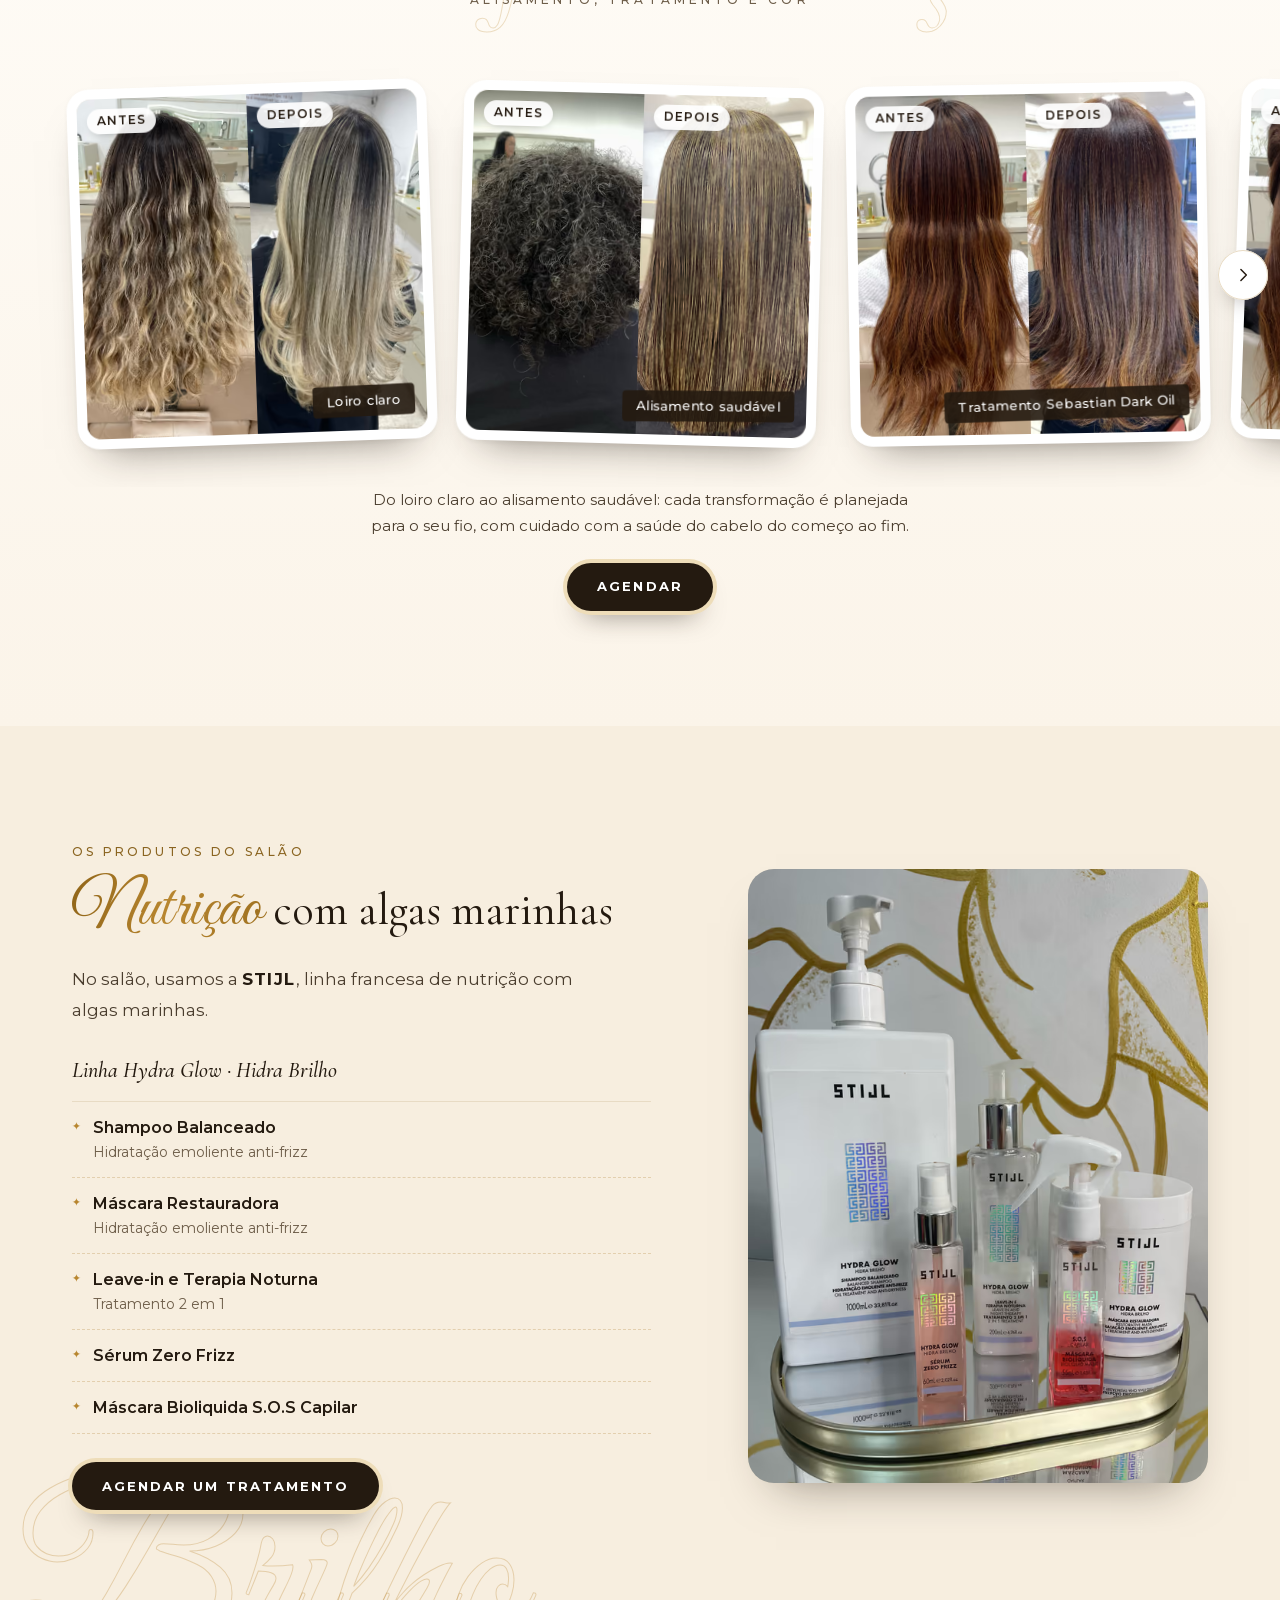
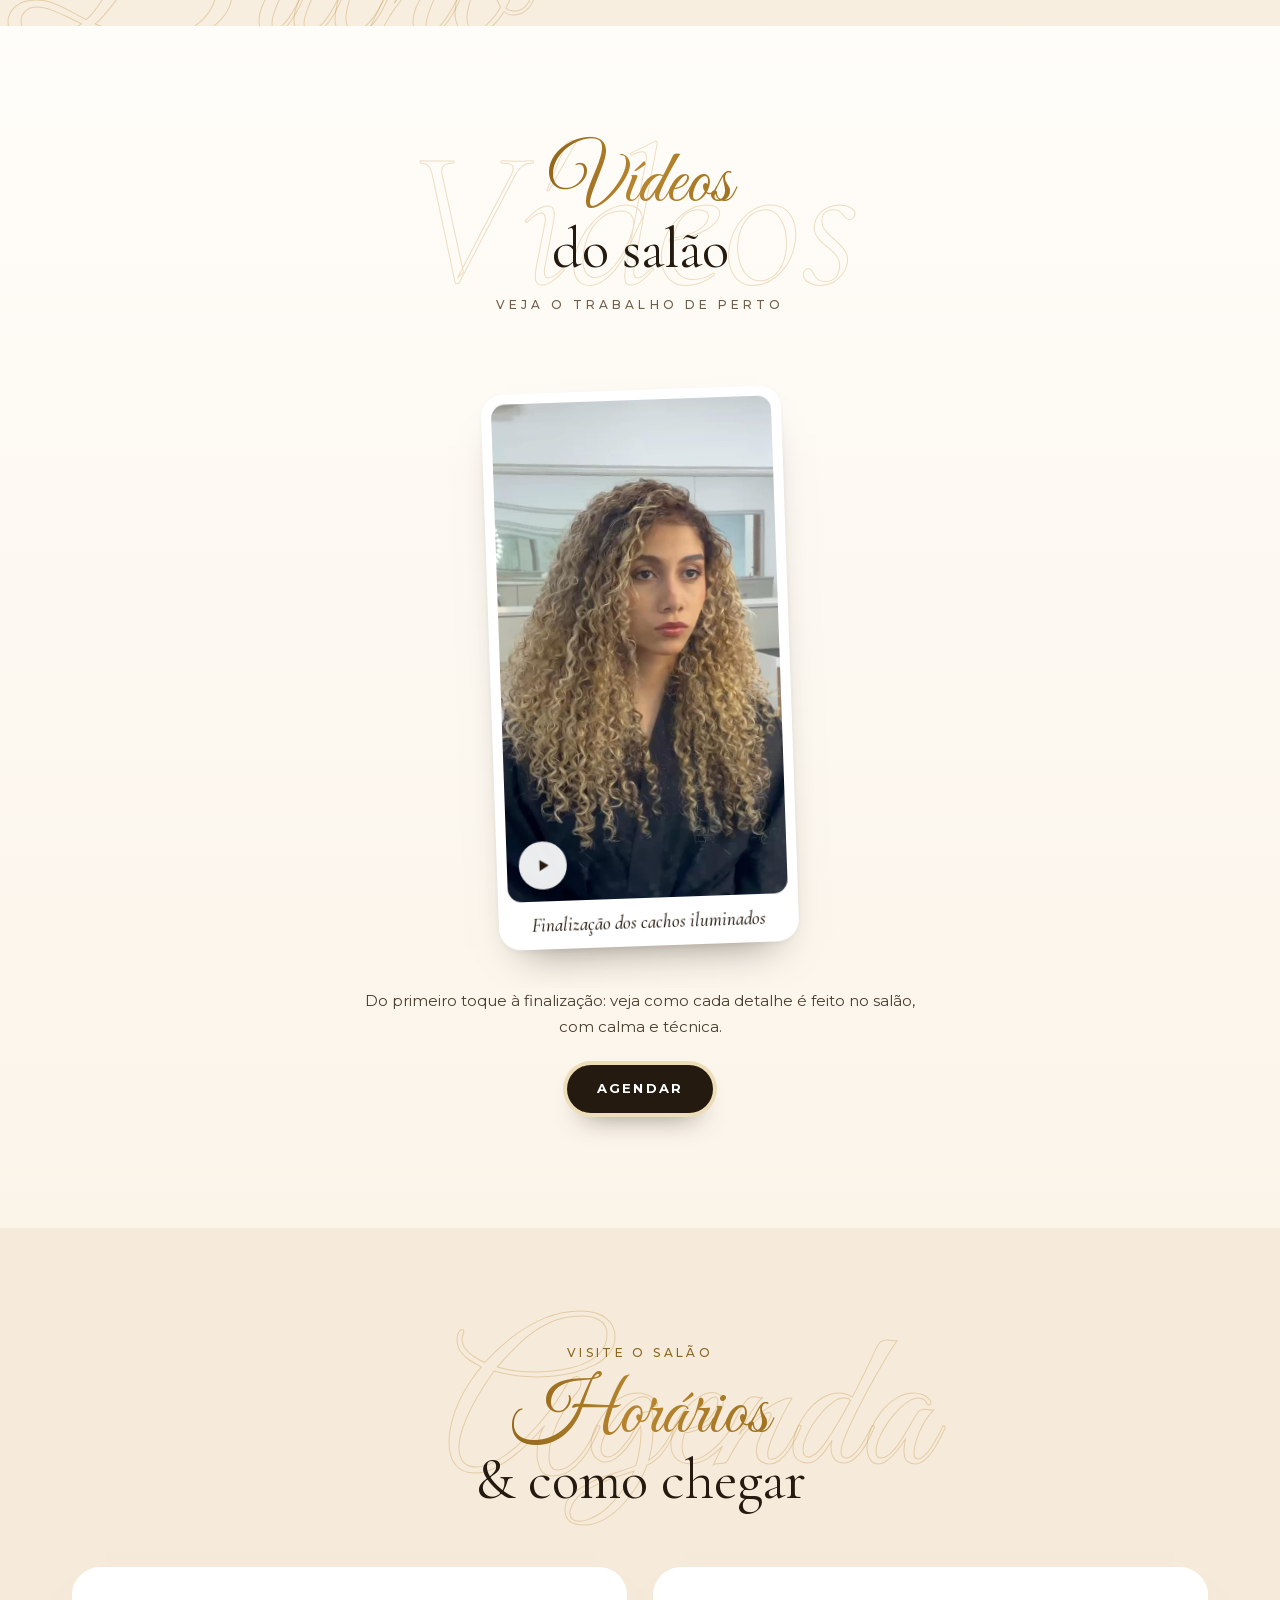
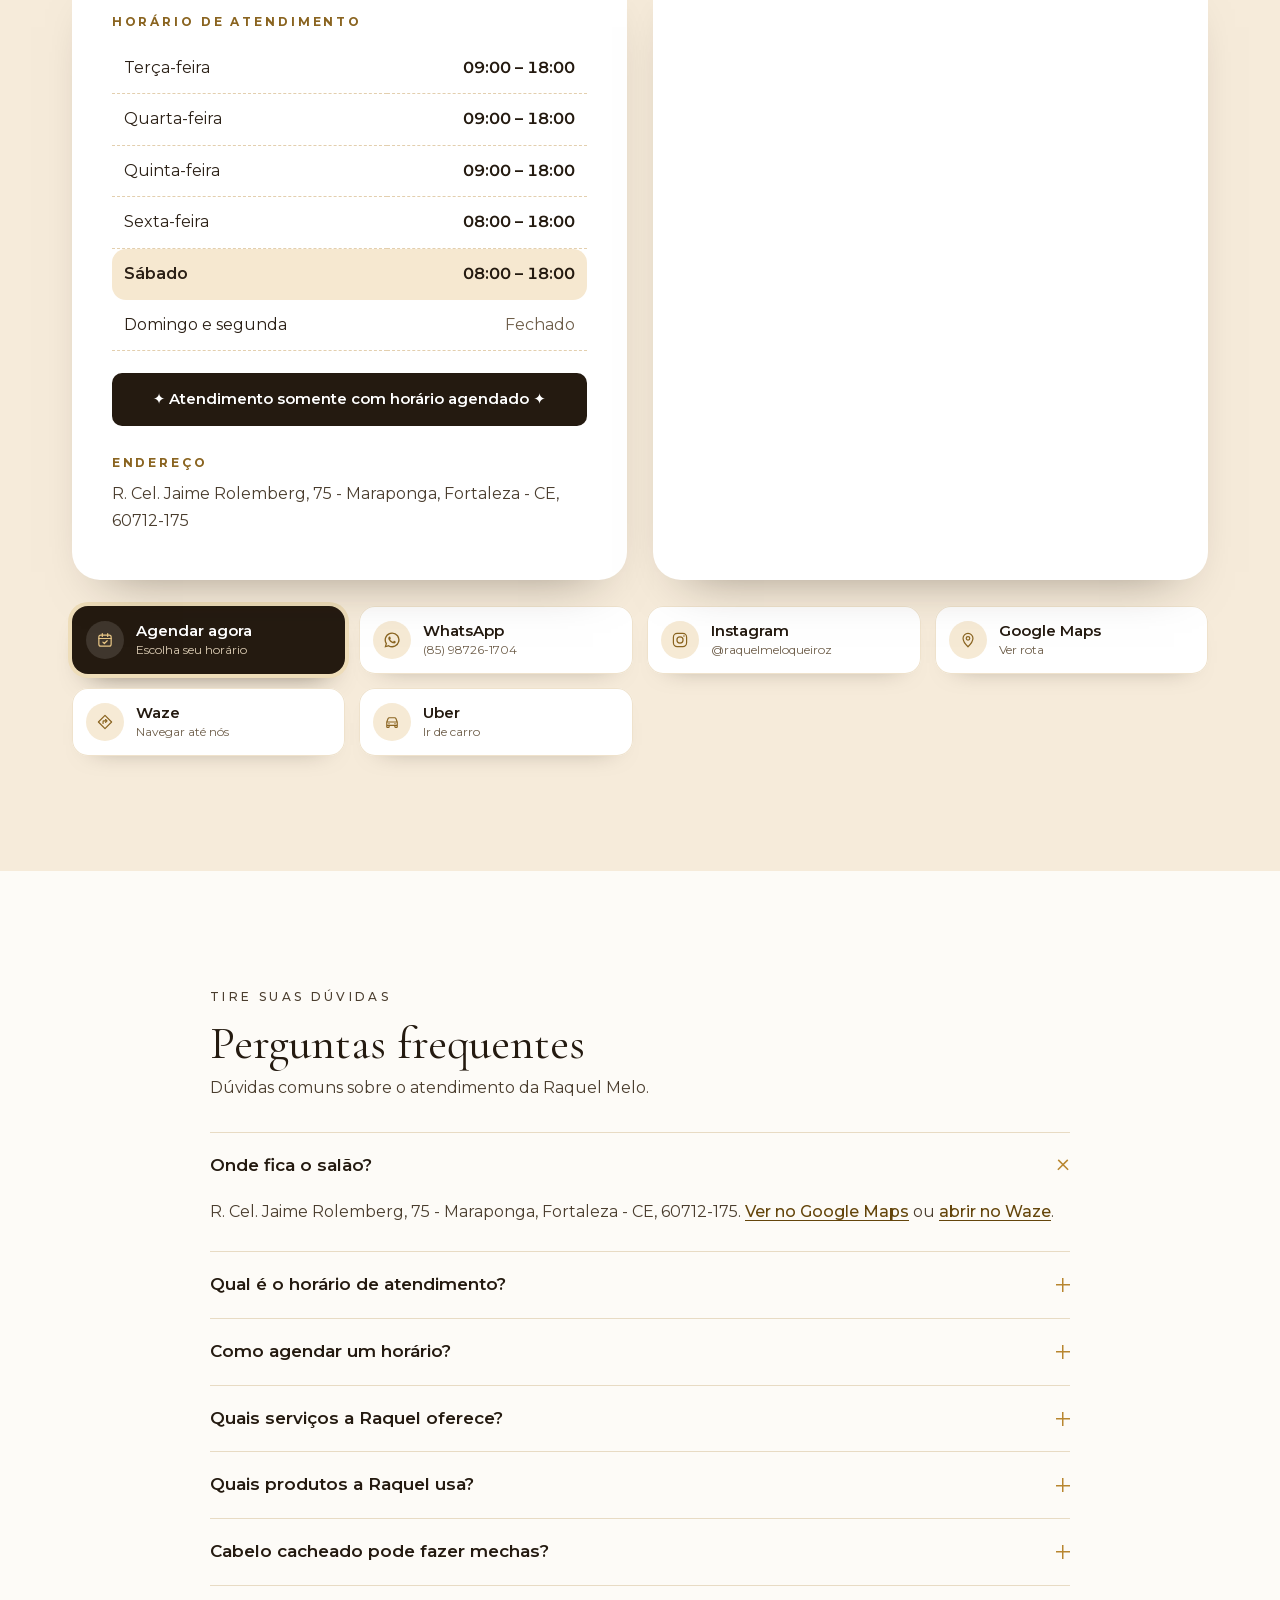
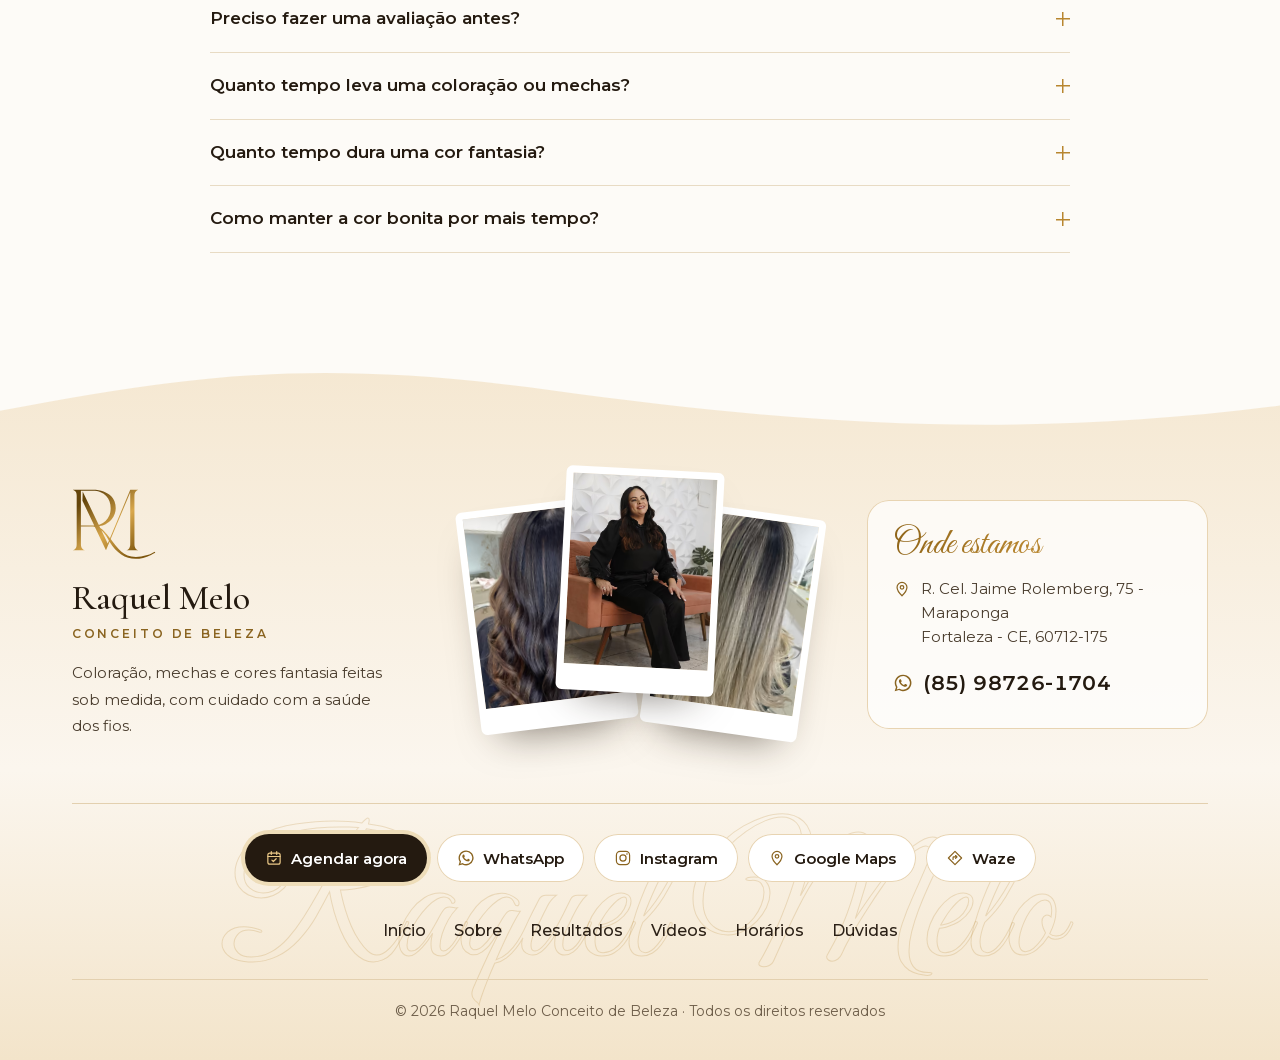
==== commit b1bc6ac5: "Cartão Onde estamos mais legível e texto da STIJL na voz do salão - Telefone na Montserrat com númer" ====
--- a/index.html
+++ b/index.html
@@ -180,7 +180,7 @@
         <div class="produtos-texto" data-revelar>
           <p class="sobretitulo">Os produtos do salão</p>
           <h2 class="titulo-misto titulo-linha" id="produtos-titulo"><span class="script">Nutrição</span> <span class="serif">com algas marinhas</span></h2>
-          <p class="produtos-lead">No salão, a Raquel usa a <strong>STIJL</strong>, linha francesa de nutrição com algas marinhas.</p>
+          <p class="produtos-lead">No salão, usamos a <strong>STIJL</strong>, linha francesa de nutrição com algas marinhas.</p>
           <p class="produtos-linha">Linha Hydra Glow · Hidra Brilho</p>
           <ul class="produtos-lista">
             <li><strong>Shampoo Balanceado</strong><span>Hidratação emoliente anti-frizz</span></li>
@@ -364,8 +364,8 @@
 
       <div class="rodape-onde" data-rodape-onde hidden>
         <p class="rodape-onde-titulo">Onde estamos</p>
-        <p data-rodape-endereco hidden></p>
-        <p class="rodape-telefone" data-rodape-telefone hidden></p>
+        <p class="rodape-onde-linha" data-rodape-endereco hidden></p>
+        <a class="rodape-telefone" href="#horarios" data-rodape-telefone hidden></a>
       </div>
     </div>
 
--- a/assets/css/style.css
+++ b/assets/css/style.css
@@ -1131,8 +1131,26 @@
   background-clip: text;
   color: transparent;
 }
-.rodape-onde p[data-rodape-endereco] { margin-top: 8px; line-height: 1.7; color: var(--ink-2); }
-.rodape-telefone { margin-top: 10px; font-family: var(--font-titulo); font-size: 1.875rem; font-weight: 500; line-height: 1.2; color: var(--espresso); }
+.rodape-onde-linha,
+.rodape-telefone { display: flex; gap: 10px; }
+.rodape-onde-linha { align-items: flex-start; margin-top: 12px; font-size: .9375rem; line-height: 1.6; color: var(--ink-2); }
+.rodape-onde-texto { display: grid; }
+.rodape-onde-linha .icon { flex: 0 0 auto; width: 18px; height: 18px; margin-top: 3px; color: var(--bronze); }
+/* telefone na fonte dos textos, com números alinhados (a serifa usa números que sobem e descem) */
+.rodape-telefone {
+  align-items: center;
+  min-height: 44px;
+  margin-top: 12px;
+  font-family: var(--font-texto);
+  font-size: 1.25rem;
+  font-weight: 600;
+  font-variant-numeric: lining-nums tabular-nums;
+  letter-spacing: .02em;
+  color: var(--espresso);
+  text-decoration: none;
+}
+.rodape-telefone .icon { flex: 0 0 auto; width: 20px; height: 20px; color: var(--bronze); }
+.rodape-telefone:hover span { text-decoration: underline; text-decoration-color: var(--ouro-escuro); text-underline-offset: 4px; }
 
 .rodape-base {
   position: relative;
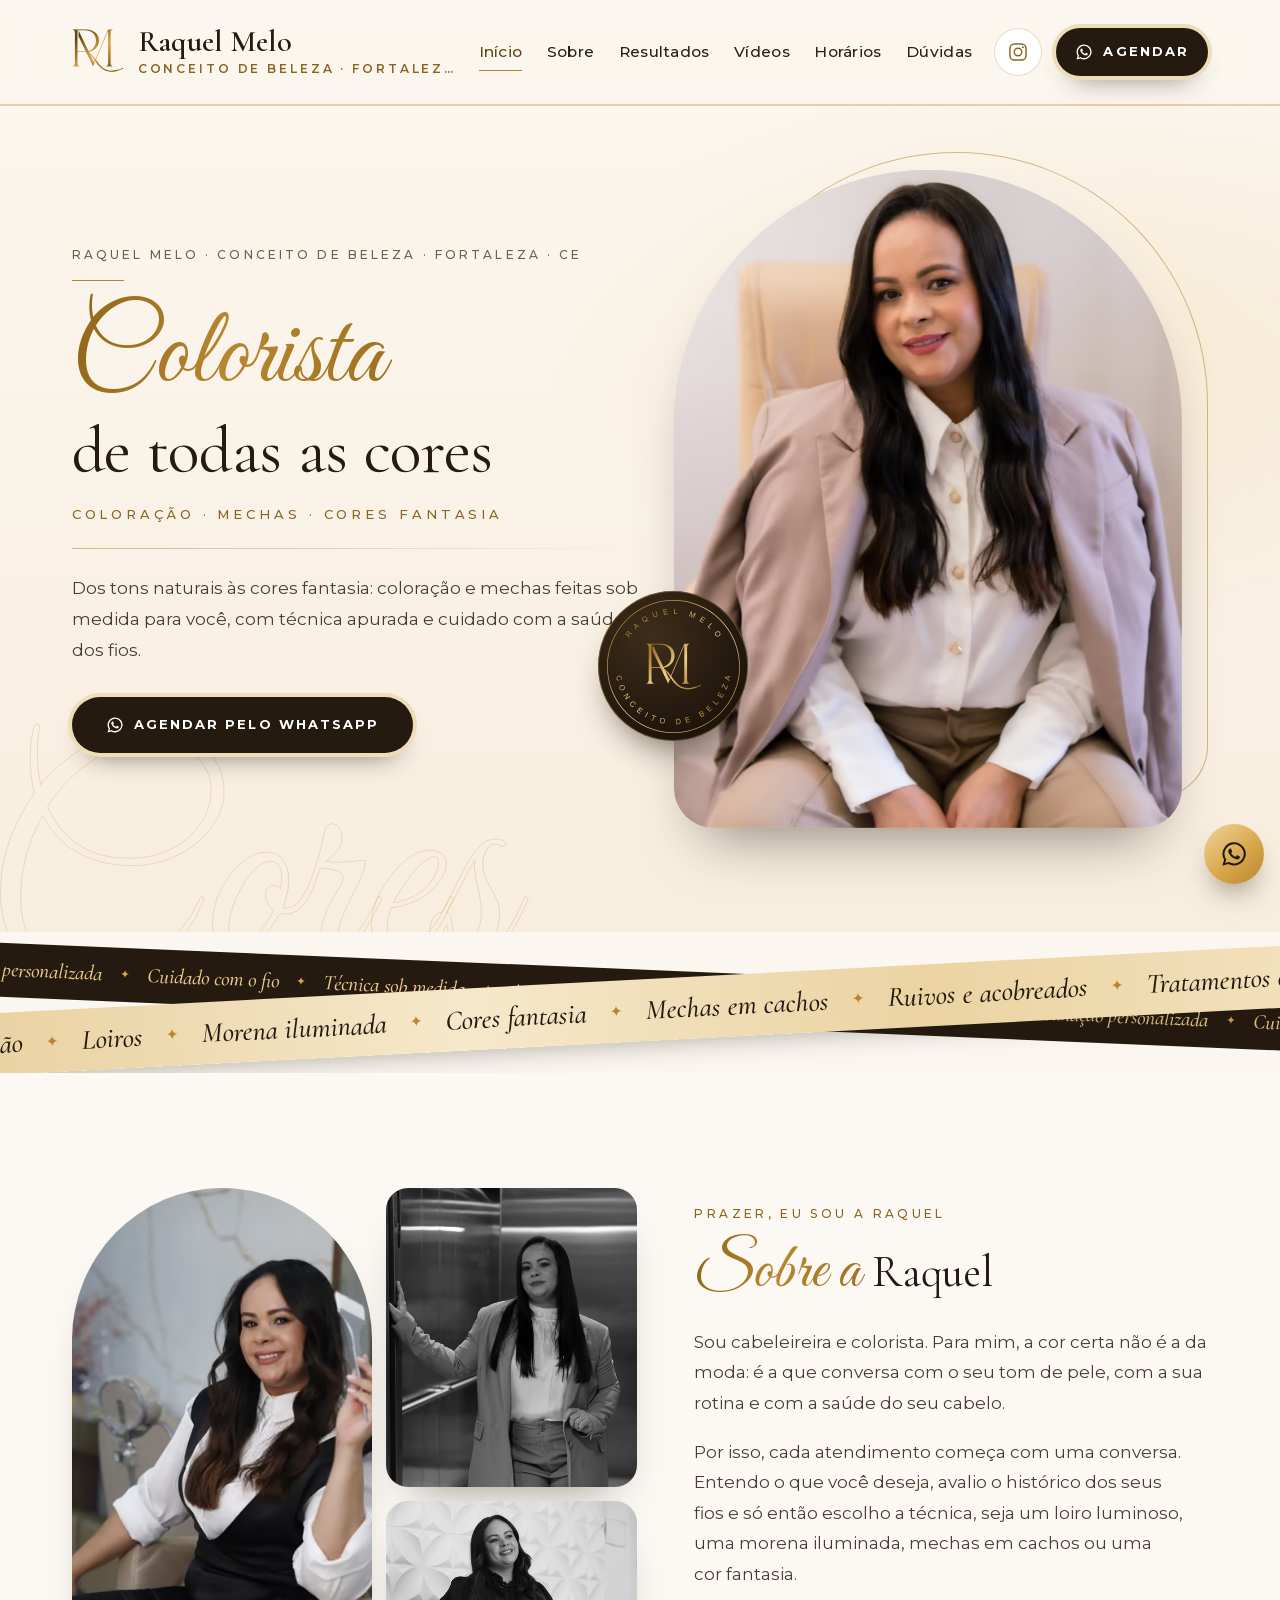
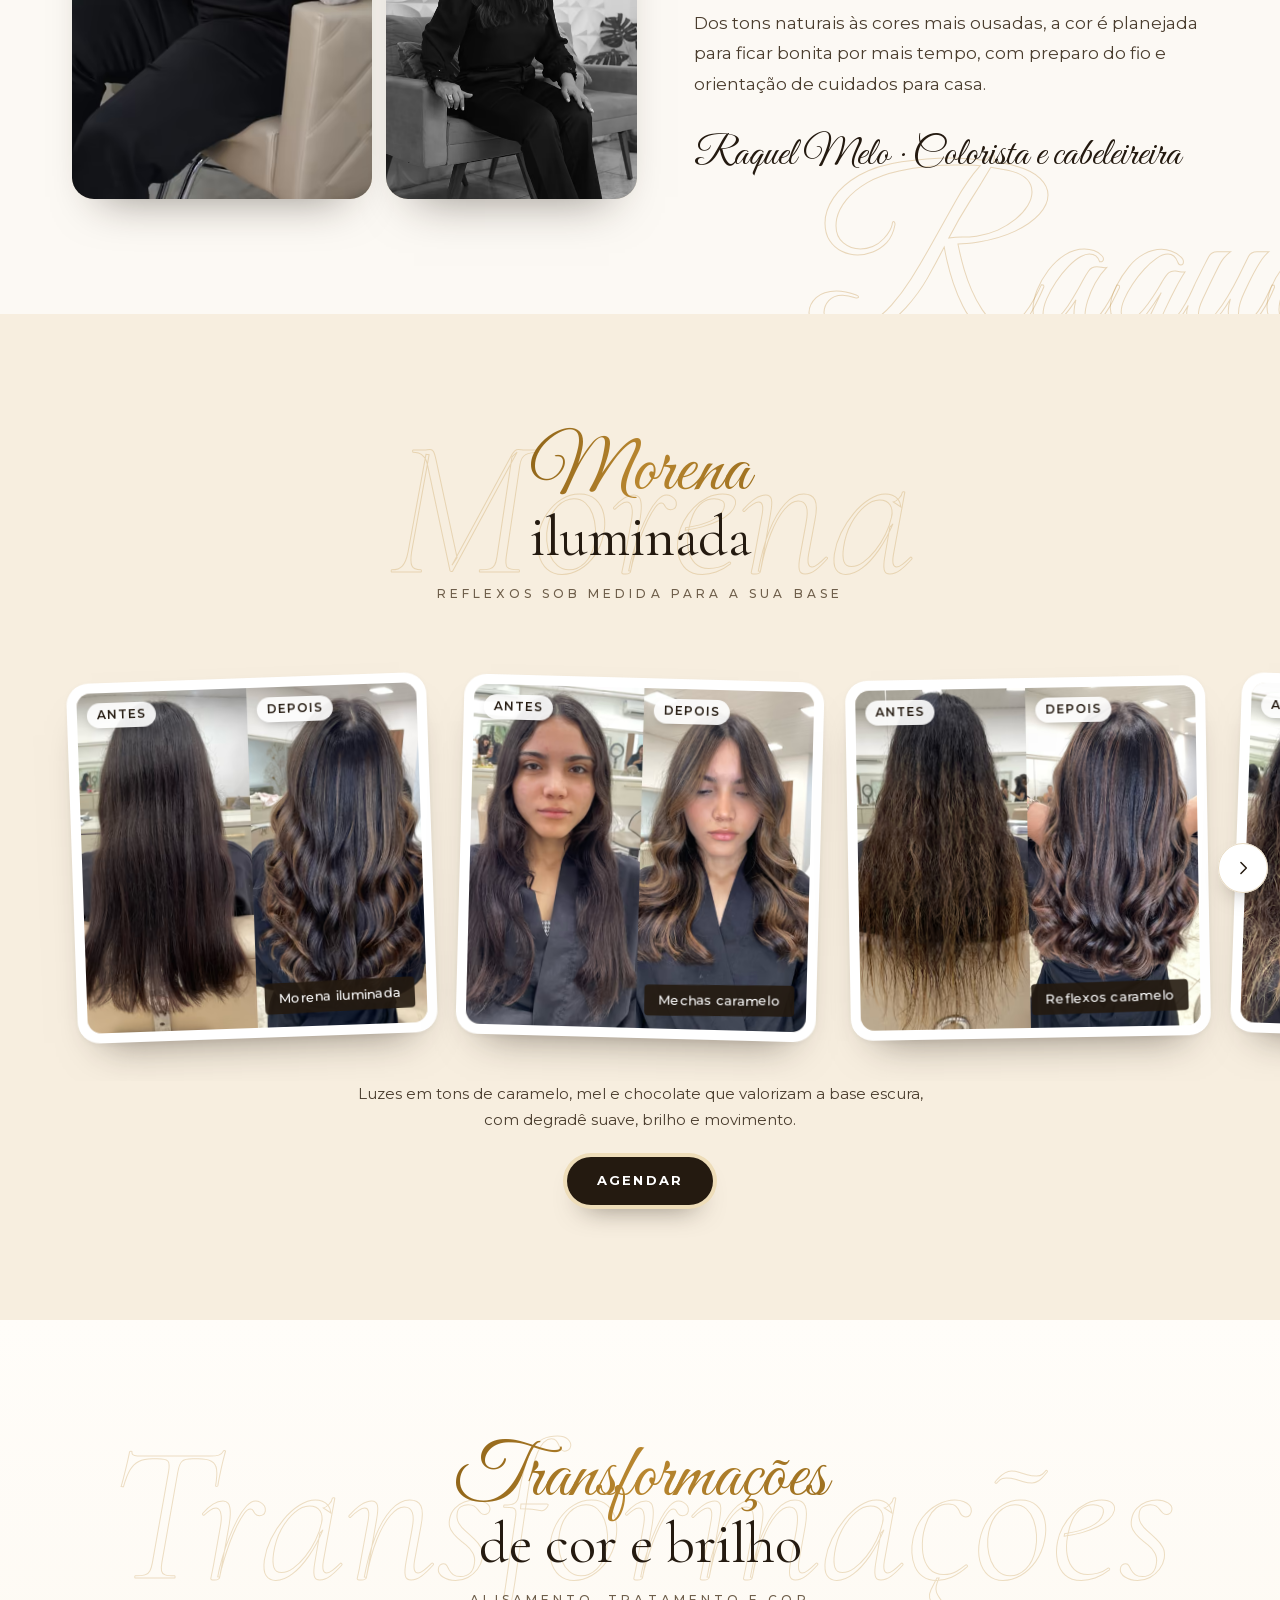
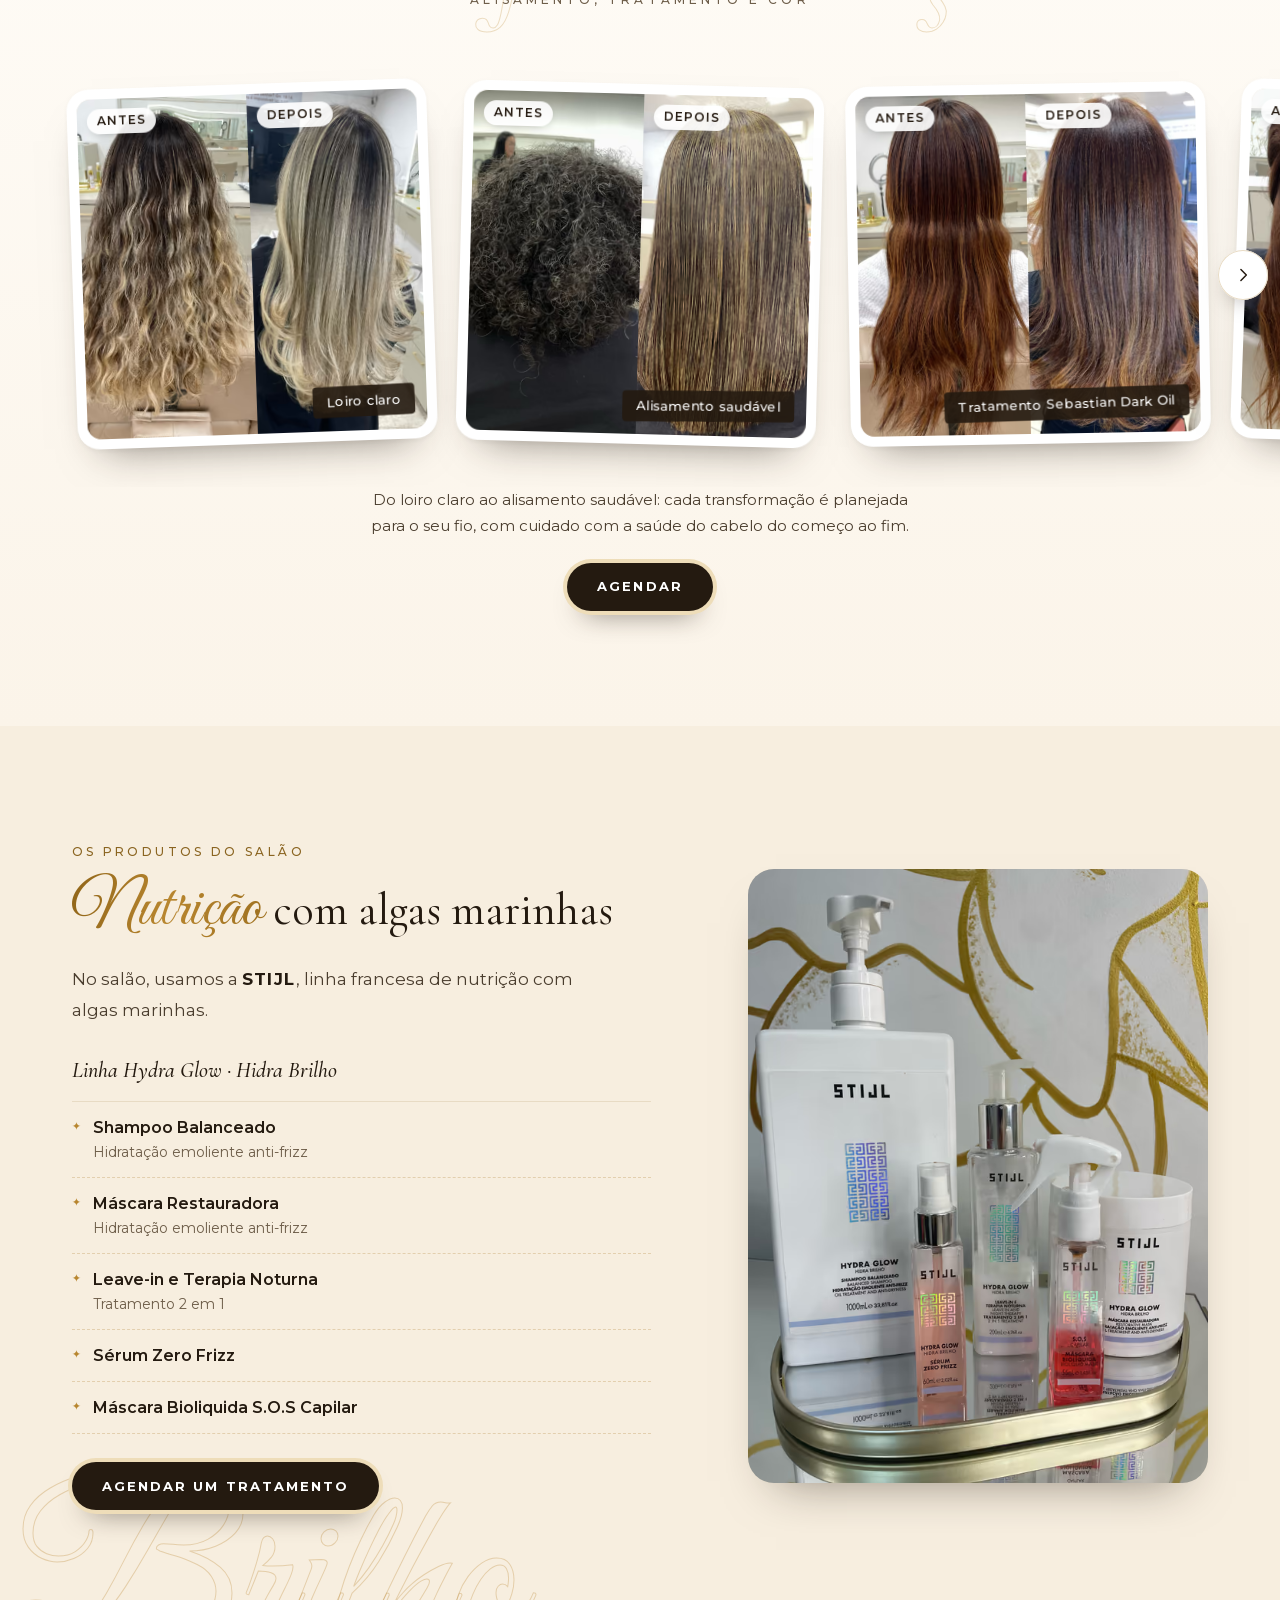
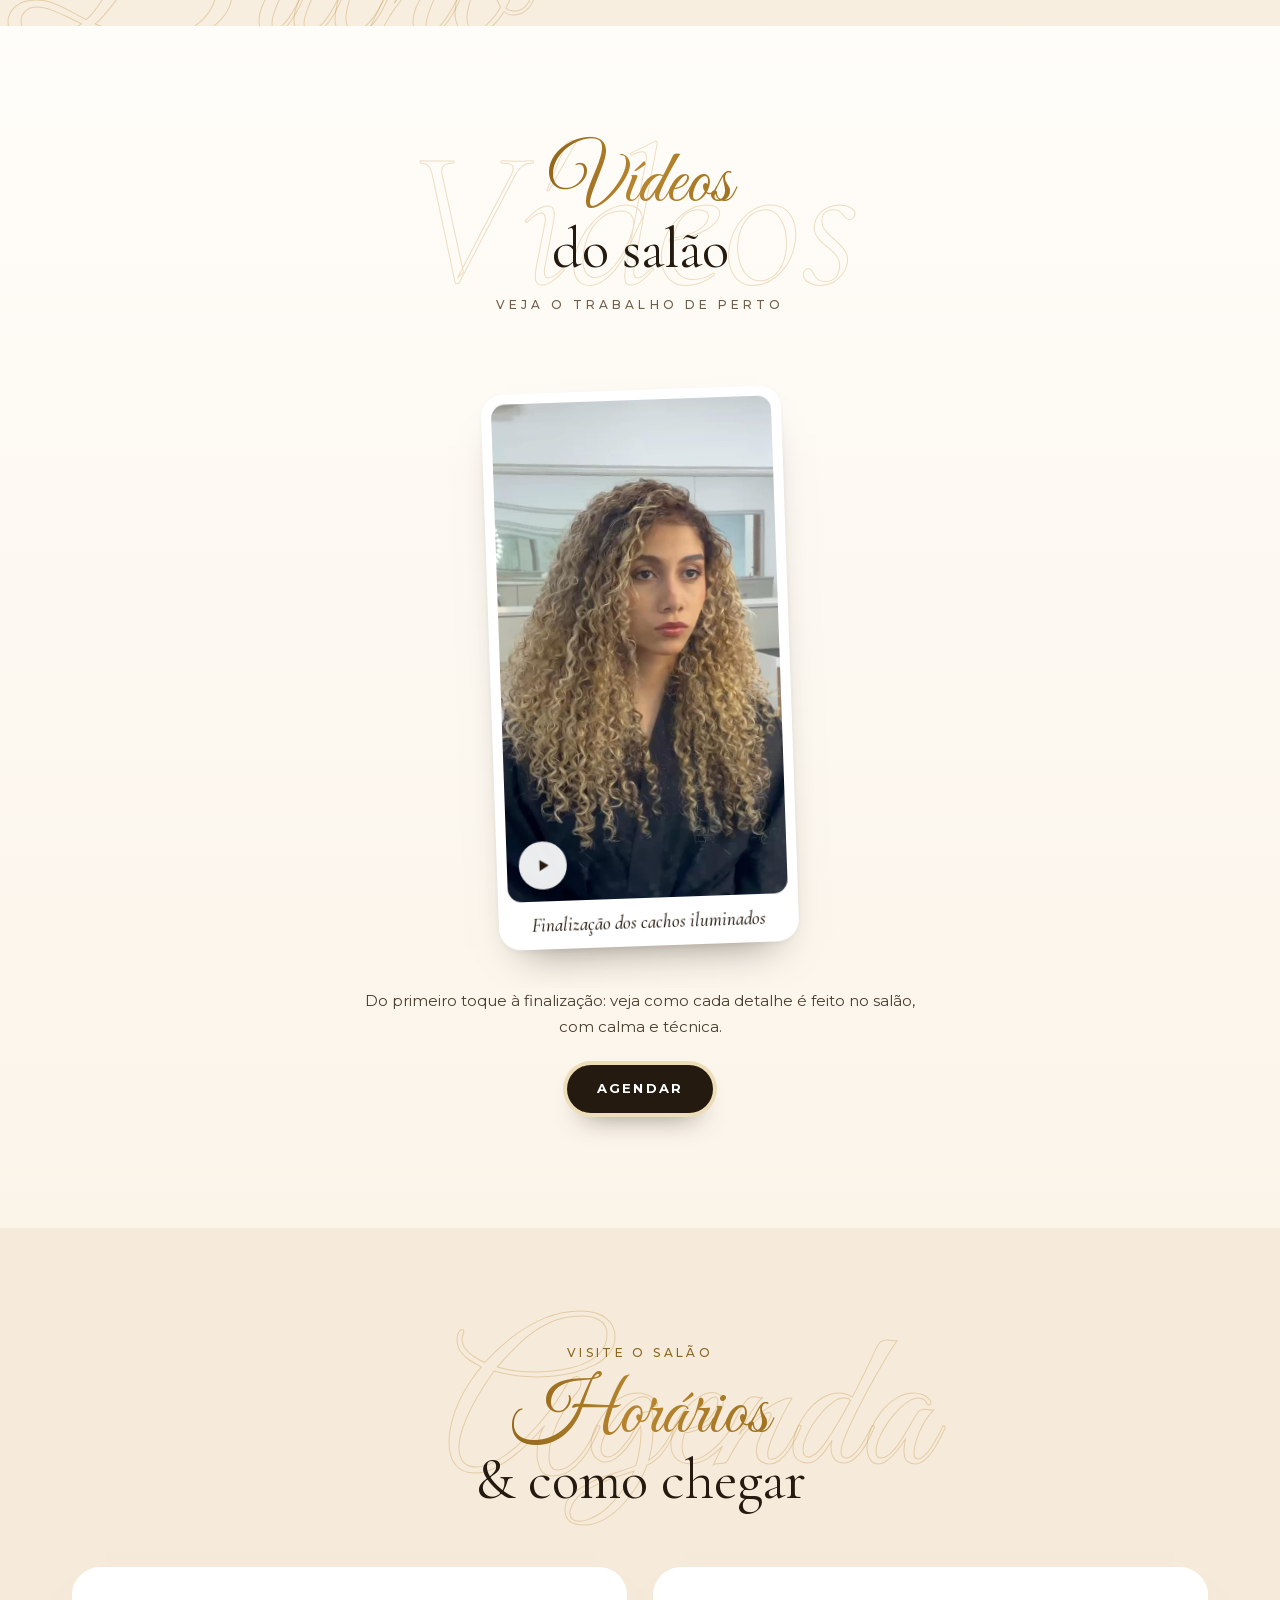
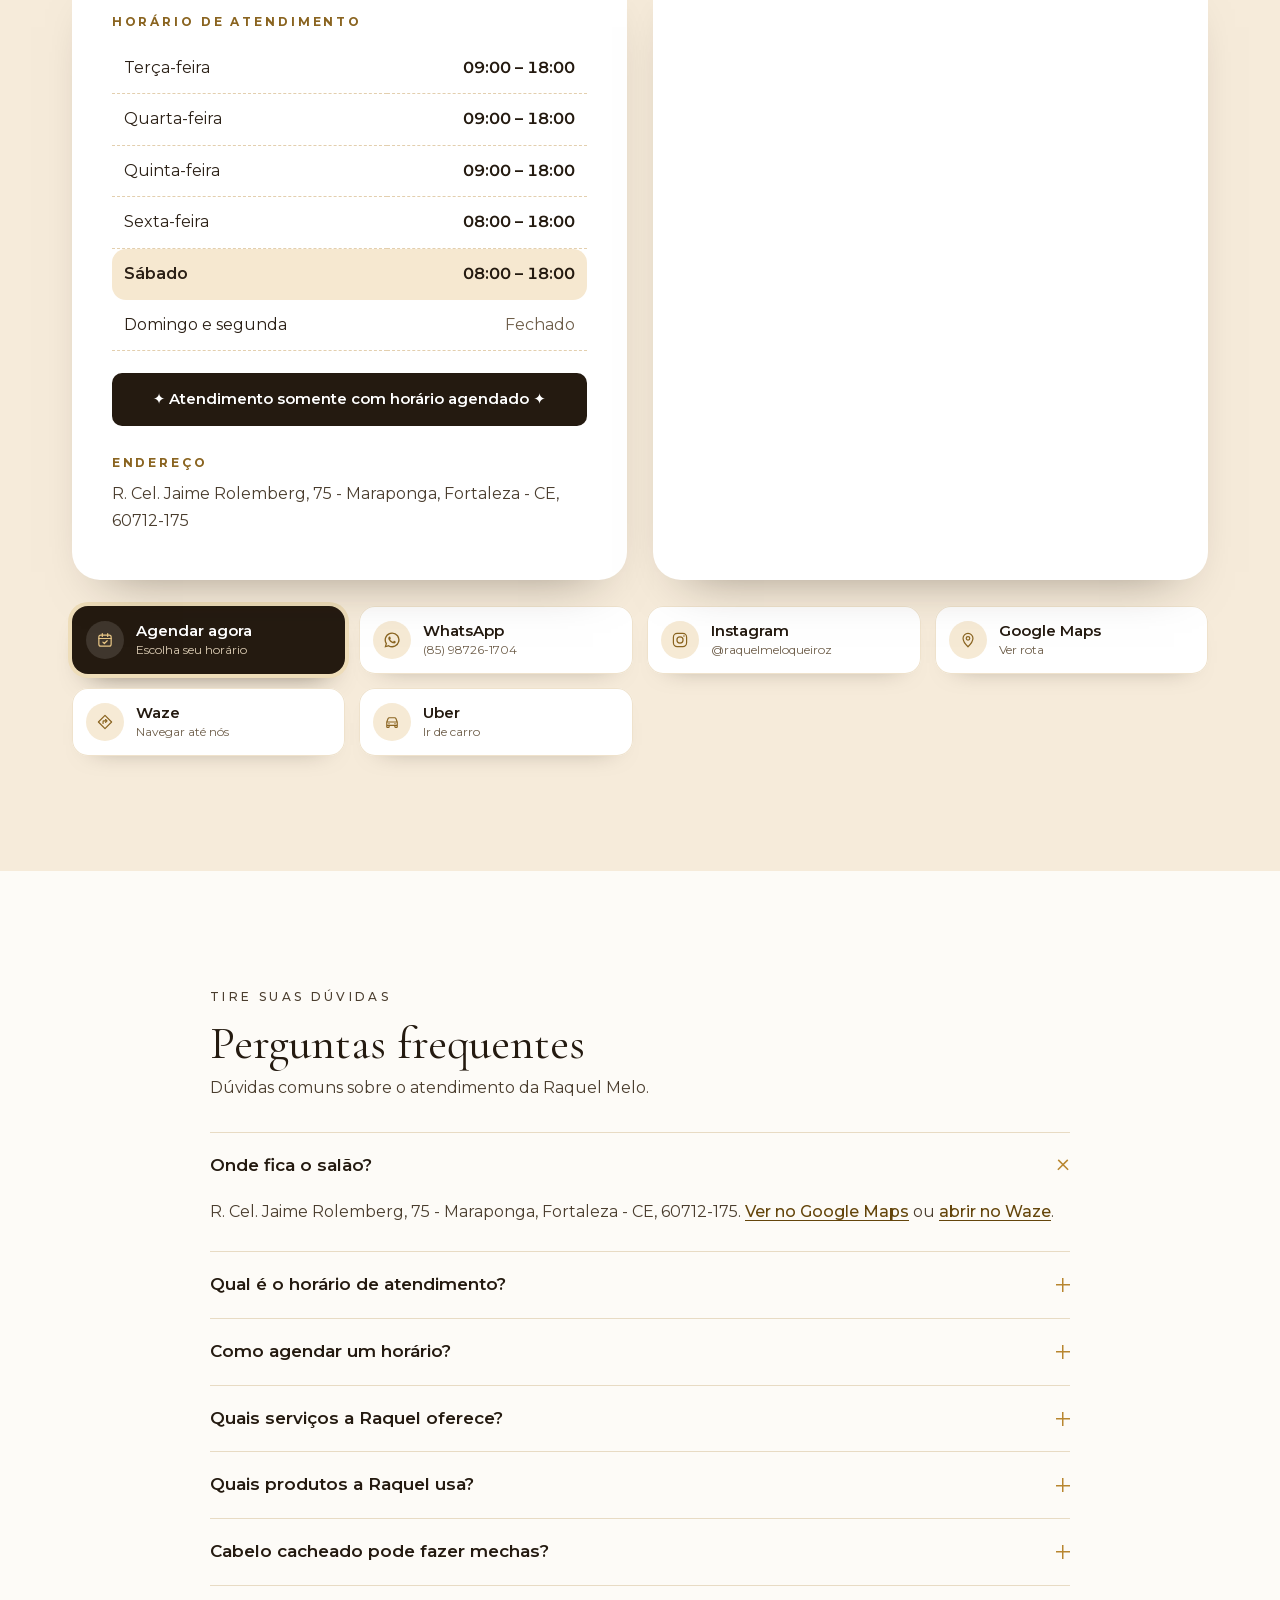
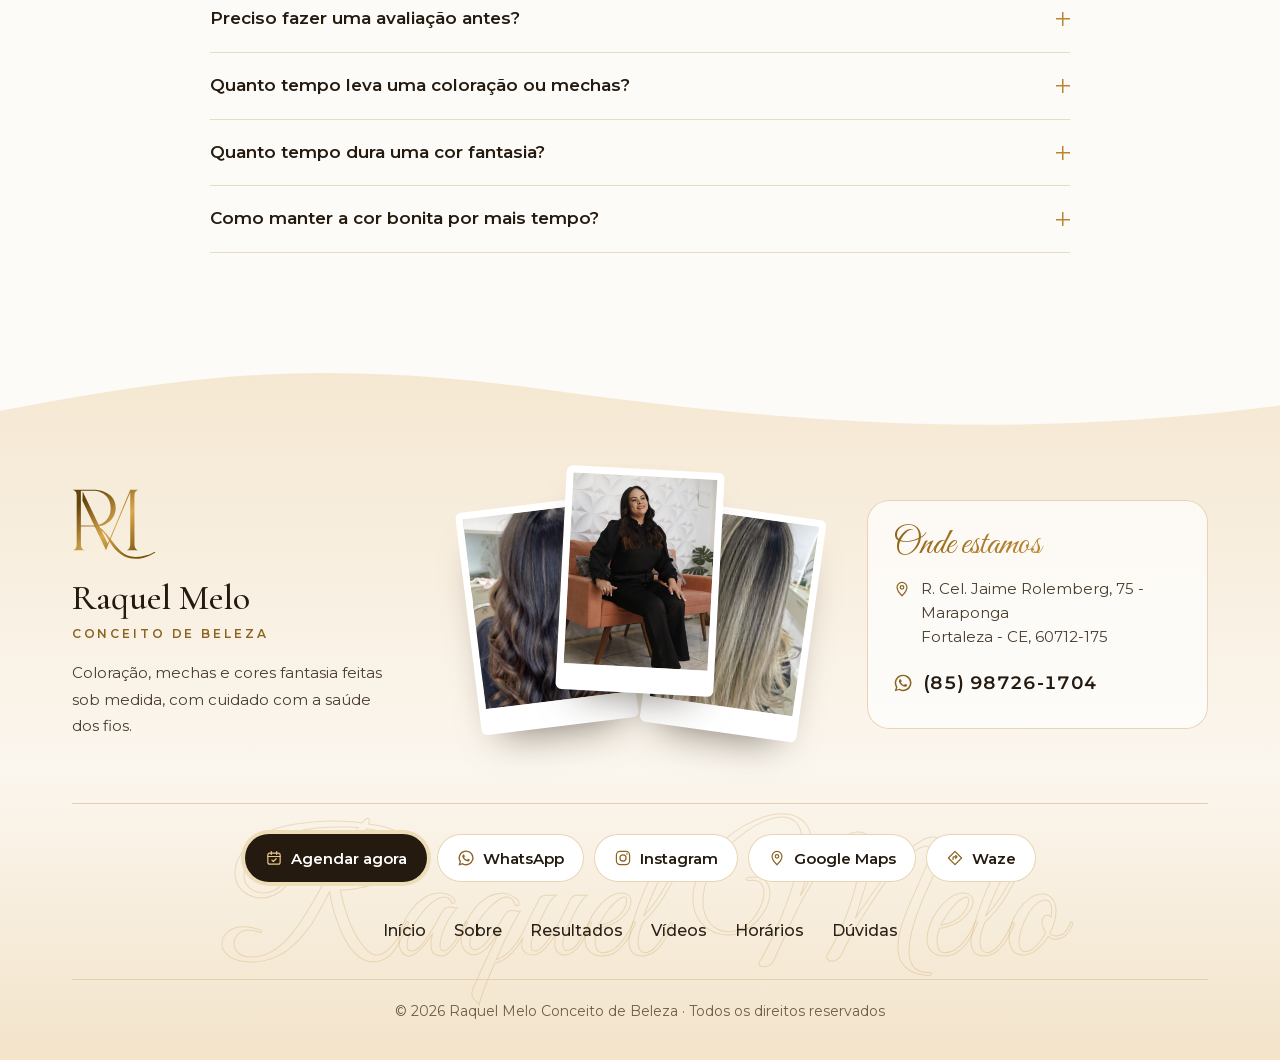
==== commit 9d251d40: "Telefone do rodapé sem sublinhado e arquivos com versão - Telefone do cartão Onde estamos na Montser" ====
--- a/index.html
+++ b/index.html
@@ -32,7 +32,7 @@
   <link rel="preload" href="assets/fonts/cormorant-garamond-latin.woff2" as="font" type="font/woff2" crossorigin>
   <link rel="preload" href="assets/fonts/great-vibes-latin.woff2" as="font" type="font/woff2" crossorigin>
   <link rel="preload" href="assets/fonts/montserrat-latin.woff2" as="font" type="font/woff2" crossorigin>
-  <link rel="stylesheet" href="assets/css/style.css">
+  <link rel="stylesheet" href="assets/css/style.css?v=20261112b">
 
   <script>
     /* Liga as animações só quando o navegador suporta e a pessoa não pediu menos movimento.
@@ -49,8 +49,8 @@
       ? fetch('assets/data/fotos.json', { cache: 'no-cache' }).then(function (r) { return r.ok ? r.json() : null; }).catch(function () { return null; })
       : null;
   </script>
-  <script src="assets/js/config.js" defer></script>
-  <script src="assets/js/main.js" defer></script>
+  <script src="assets/js/config.js?v=20261112b" defer></script>
+  <script src="assets/js/main.js?v=20261112b" defer></script>
 </head>
 <body>
   <a class="pular" href="#conteudo">Pular para o conteúdo</a>
--- a/assets/css/style.css
+++ b/assets/css/style.css
@@ -1142,15 +1142,17 @@
   min-height: 44px;
   margin-top: 12px;
   font-family: var(--font-texto);
-  font-size: 1.25rem;
+  font-size: 1.125rem;
   font-weight: 600;
   font-variant-numeric: lining-nums tabular-nums;
   letter-spacing: .02em;
   color: var(--espresso);
   text-decoration: none;
-}
+  transition: color .2s;
+}
+/* sem sublinhado (atrapalha a leitura): ao passar o mouse, só a cor muda */
+.rodape-telefone:hover { color: var(--bronze-escuro); }
 .rodape-telefone .icon { flex: 0 0 auto; width: 20px; height: 20px; color: var(--bronze); }
-.rodape-telefone:hover span { text-decoration: underline; text-decoration-color: var(--ouro-escuro); text-underline-offset: 4px; }
 
 .rodape-base {
   position: relative;
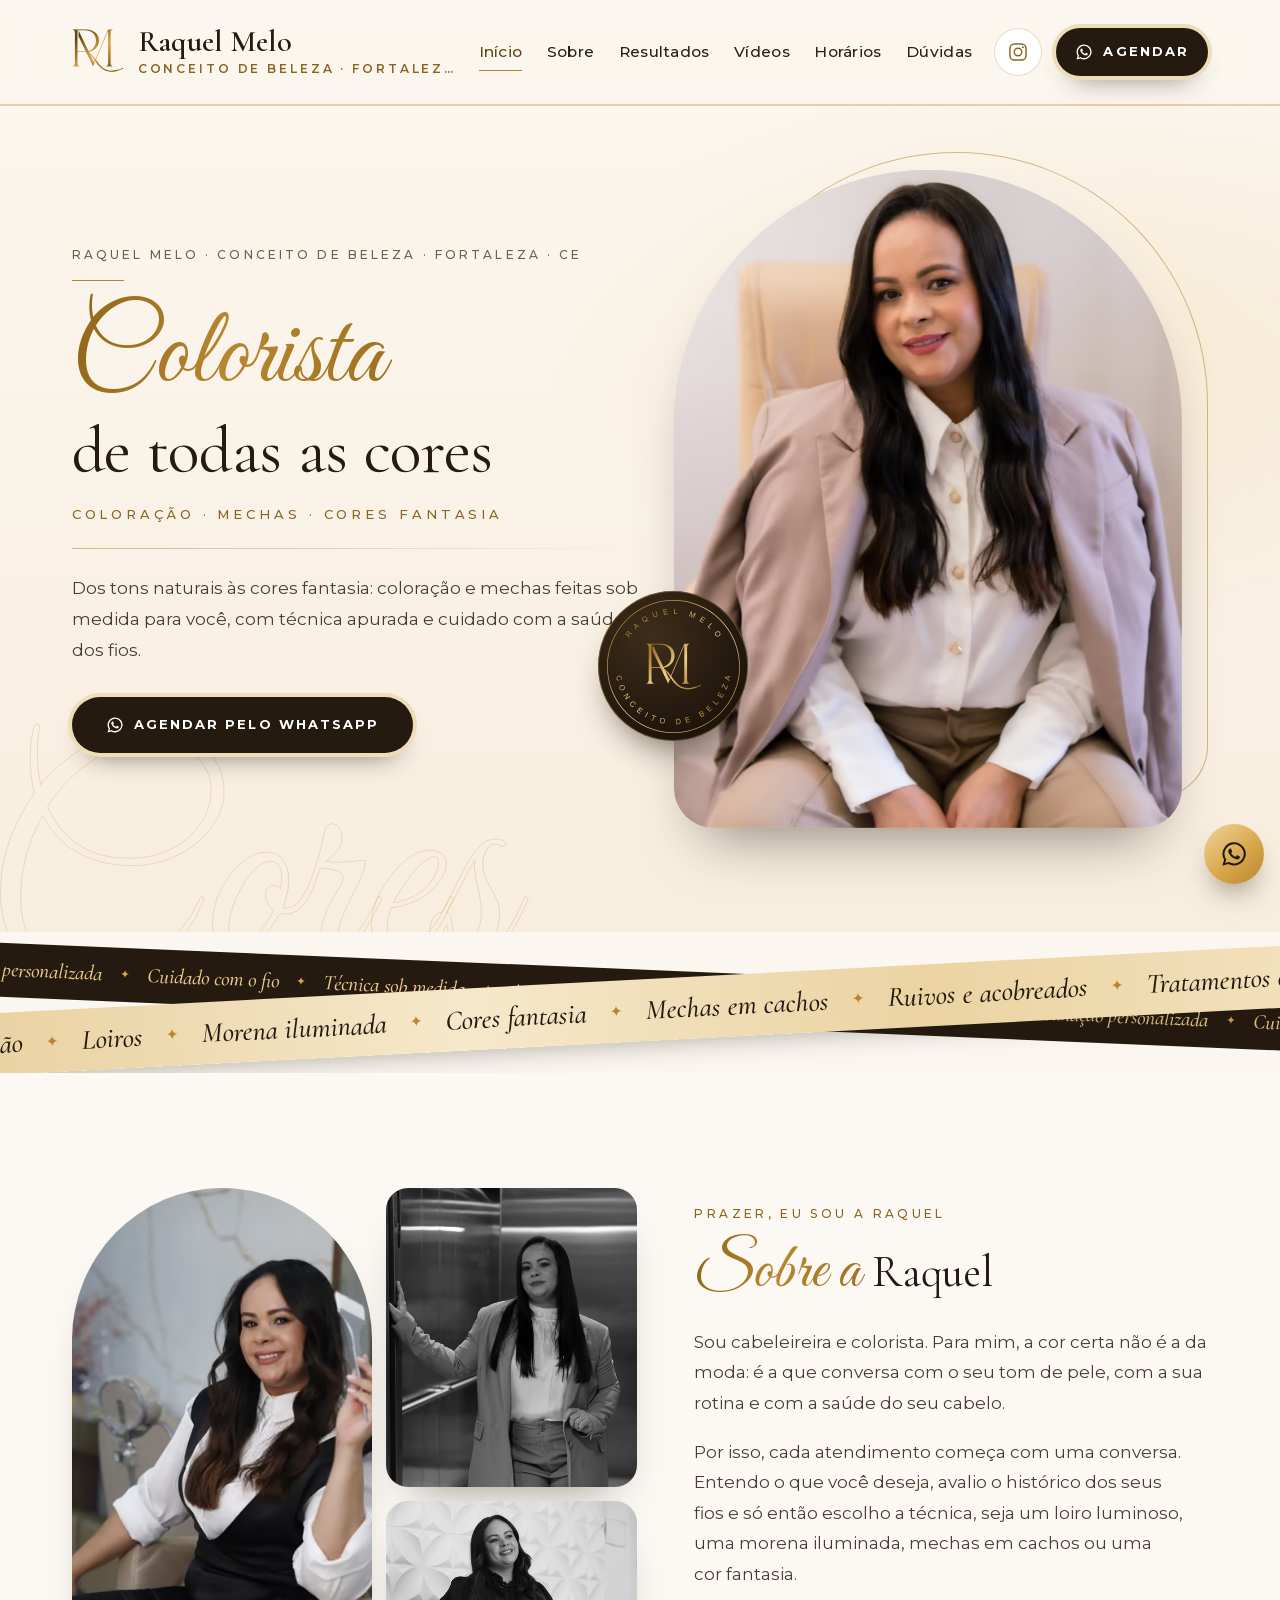
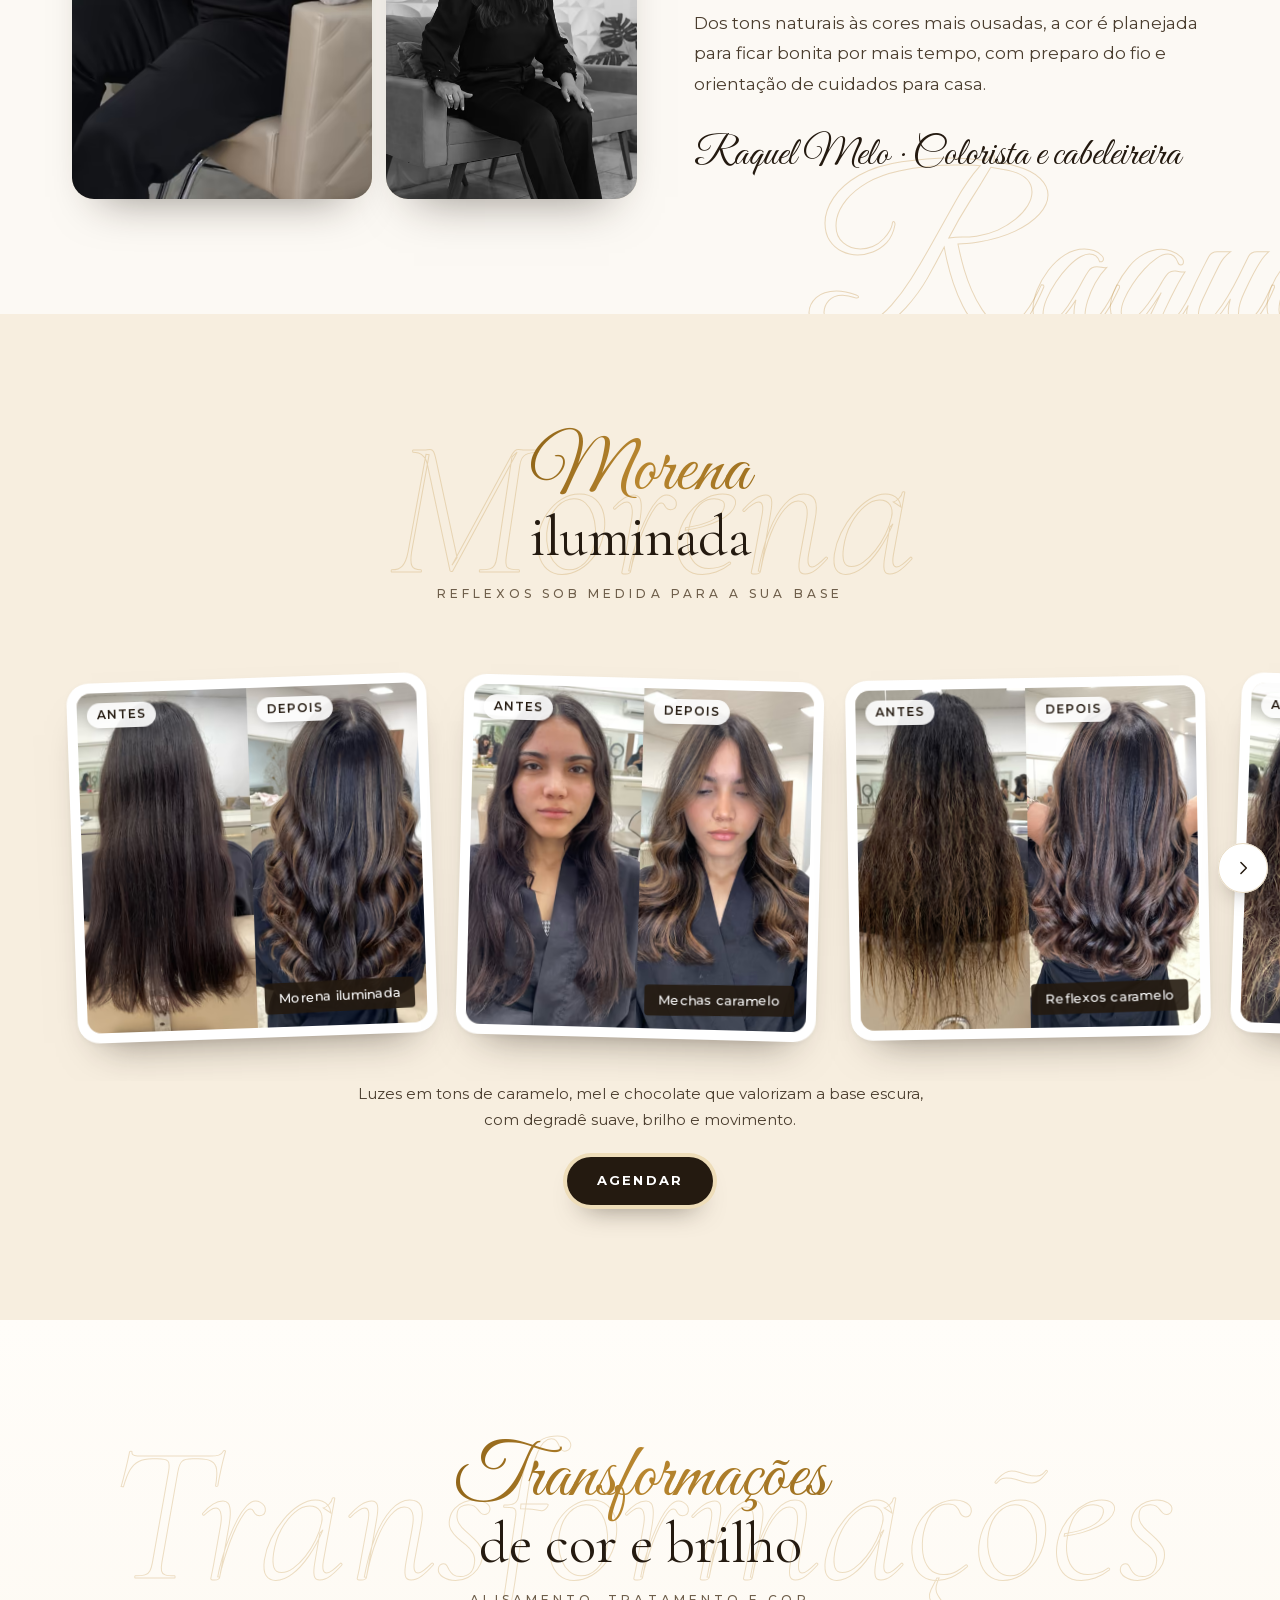
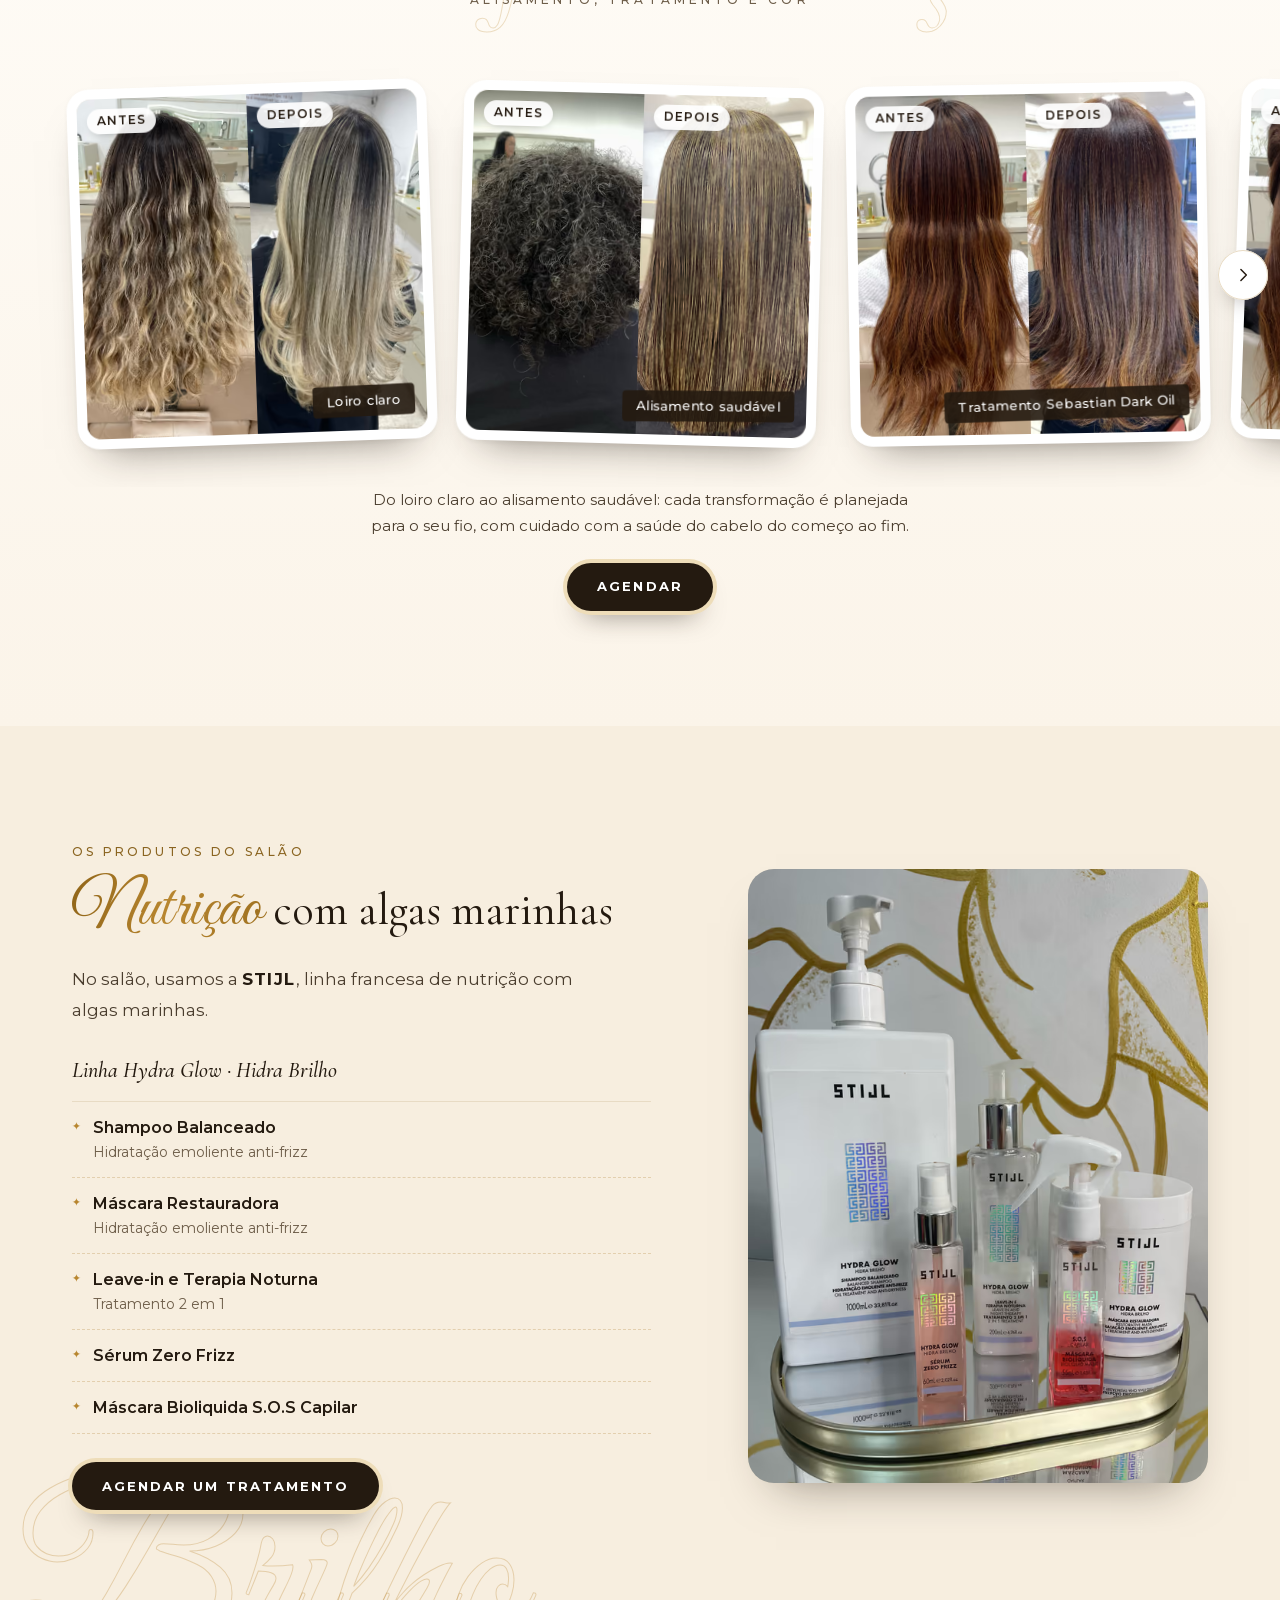
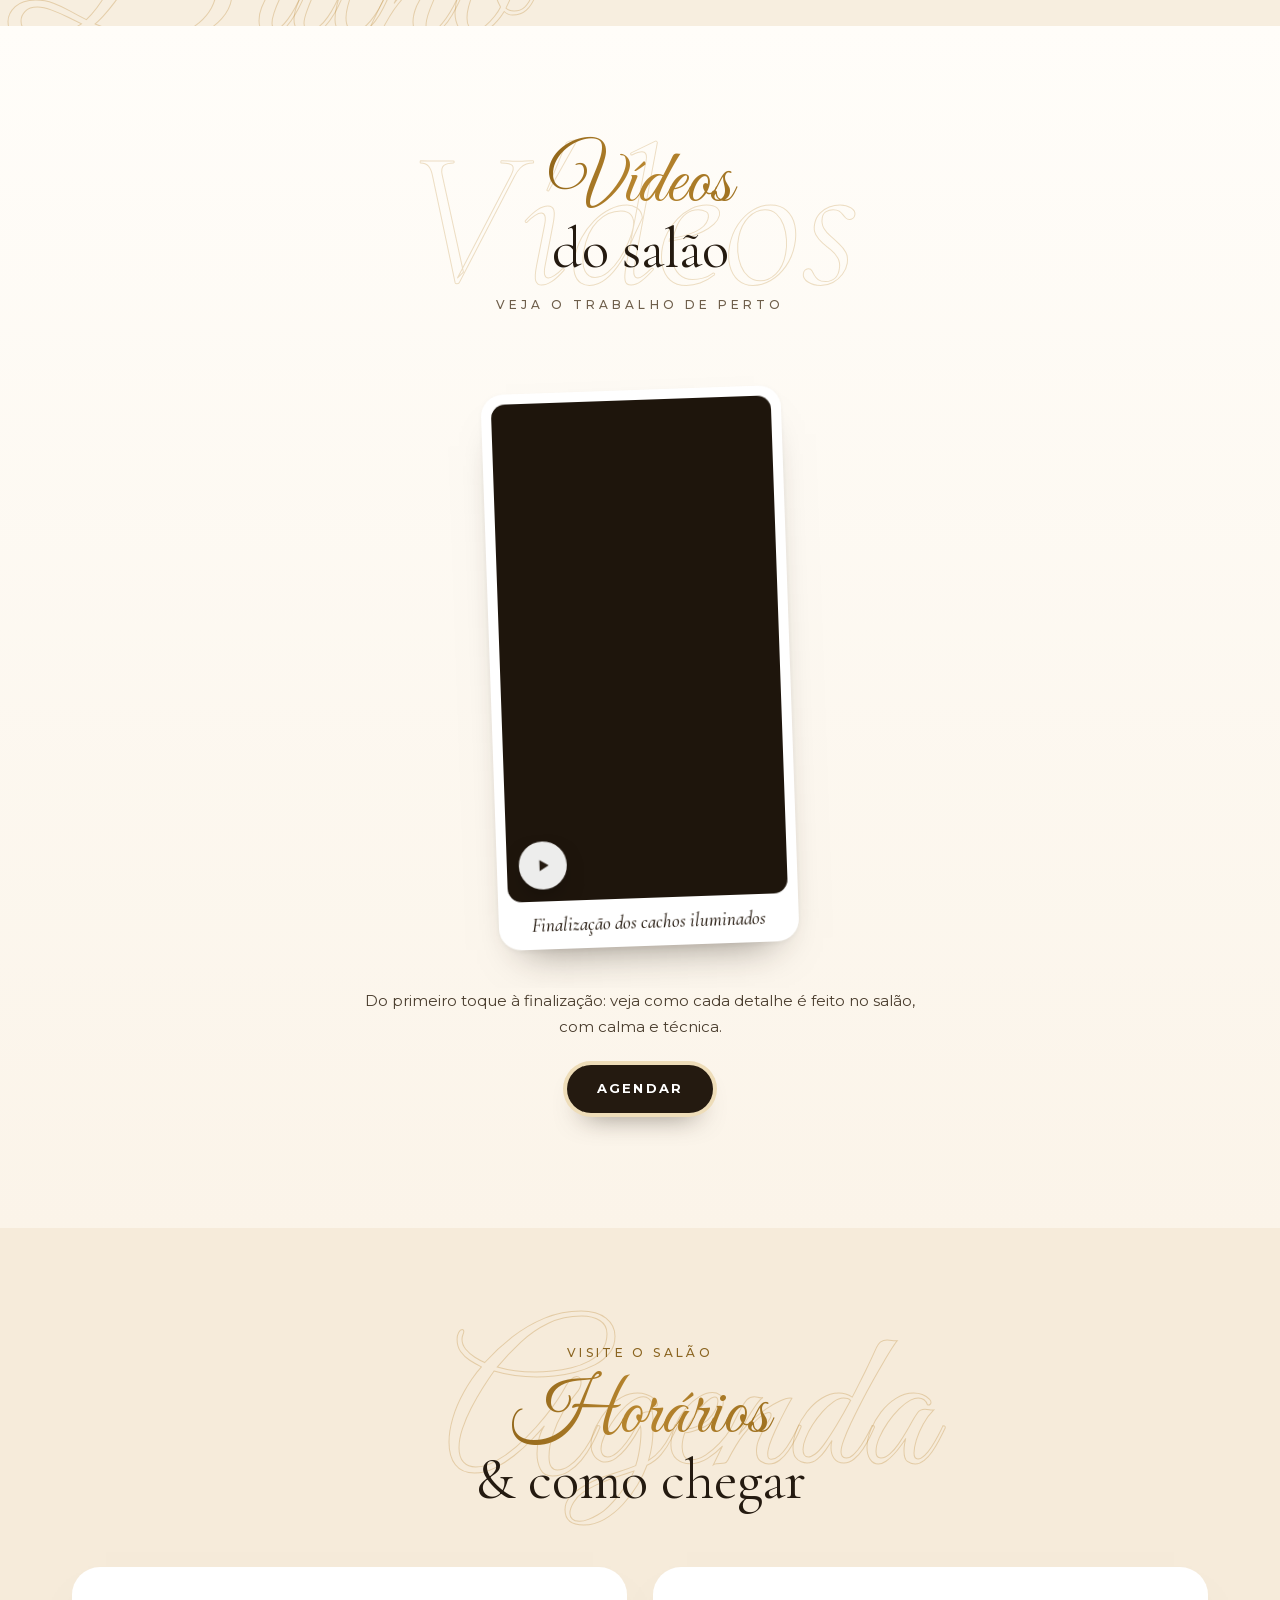
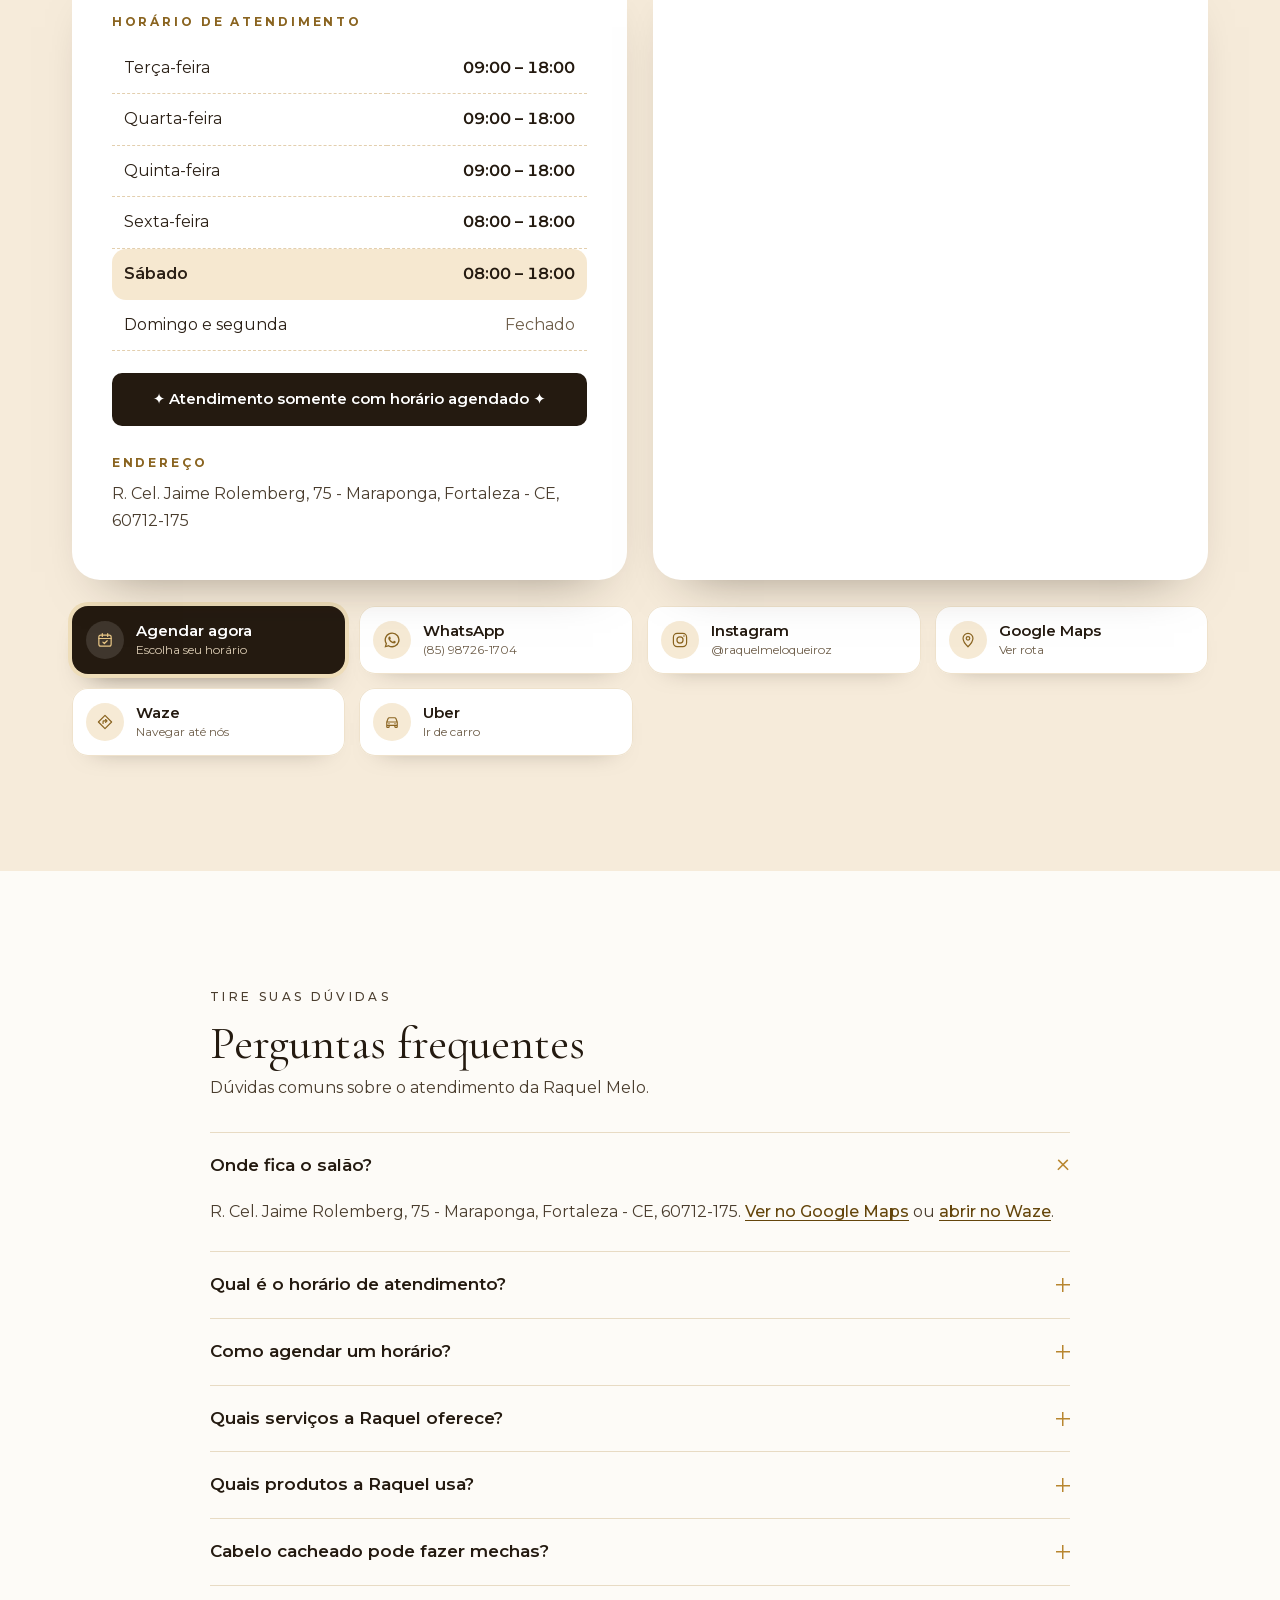
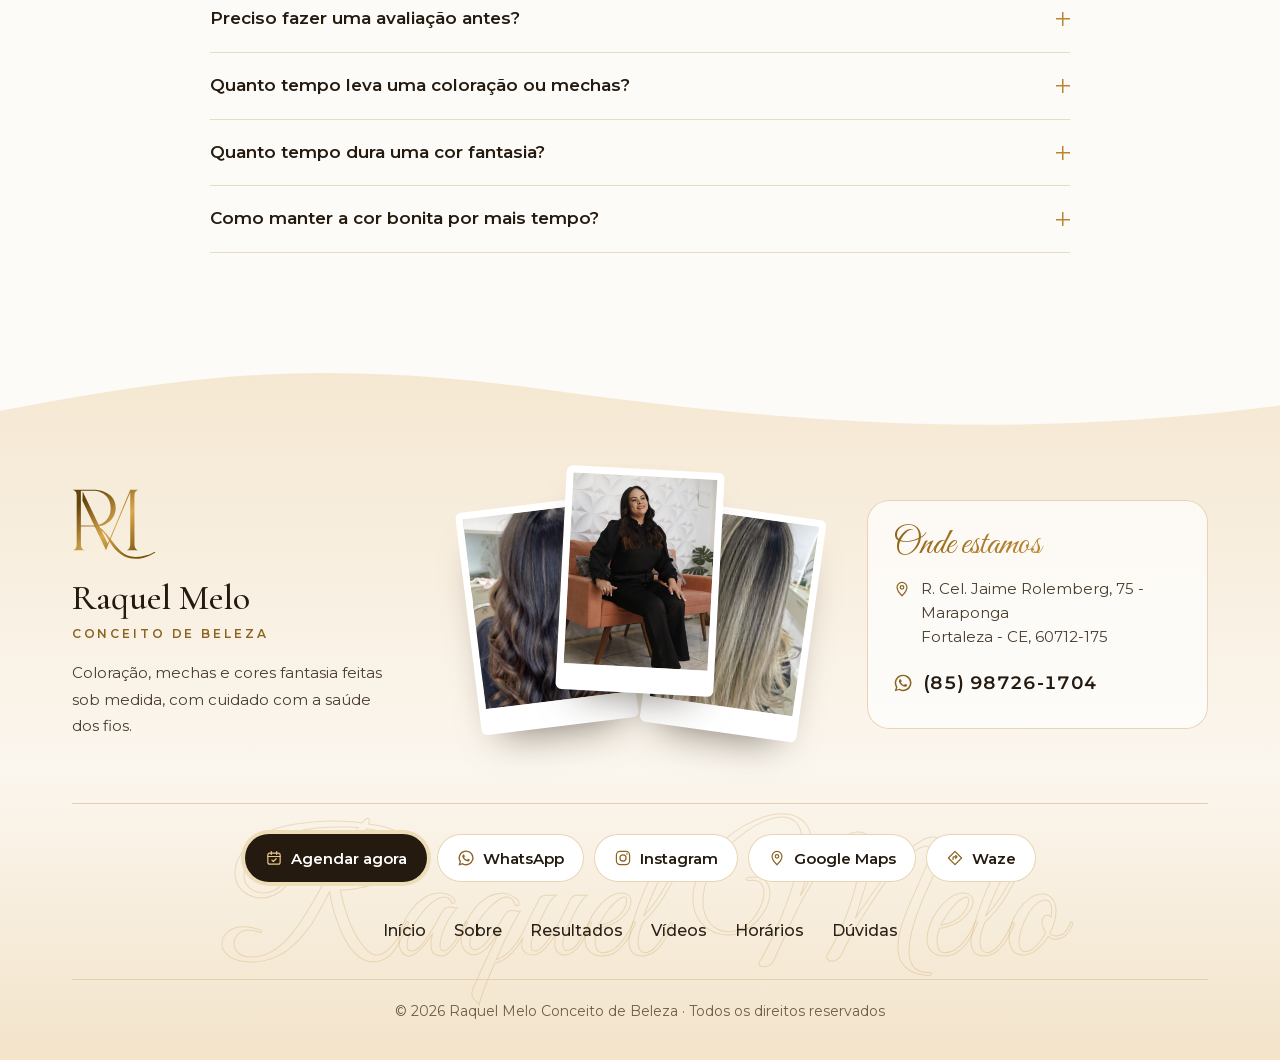
==== commit f2b559c0: "Painel do site: textos, perguntas, contato e vídeos O painel da Raquel (/admin/) passa a editar o si" ====
--- a/index.html
+++ b/index.html
@@ -32,7 +32,7 @@
   <link rel="preload" href="assets/fonts/cormorant-garamond-latin.woff2" as="font" type="font/woff2" crossorigin>
   <link rel="preload" href="assets/fonts/great-vibes-latin.woff2" as="font" type="font/woff2" crossorigin>
   <link rel="preload" href="assets/fonts/montserrat-latin.woff2" as="font" type="font/woff2" crossorigin>
-  <link rel="stylesheet" href="assets/css/style.css?v=20261112b">
+  <link rel="stylesheet" href="assets/css/style.css?v=20261112c">
 
   <script>
     /* Liga as animações só quando o navegador suporta e a pessoa não pediu menos movimento.
@@ -43,14 +43,22 @@
       d.documentElement.classList.add('anim');
       setTimeout(function () { if (!window.__animPronta) d.documentElement.classList.remove('anim'); }, 4000);
     })(document);
-    /* As fotos do site vêm de assets/data/fotos.json (editado pelo painel da Raquel).
-       "no-cache" confere se há versão nova a cada visita, sem baixar de novo se não mudou. */
-    window.__fotos = window.fetch
-      ? fetch('assets/data/fotos.json', { cache: 'no-cache' }).then(function (r) { return r.ok ? r.json() : null; }).catch(function () { return null; })
-      : null;
+    /* Fotos e vídeos vêm de assets/data/fotos.json; textos, contato e horários, de
+       assets/data/conteudo.json. Os dois são editados pelo painel da Raquel (/admin/).
+       "no-cache" confere se há versão nova a cada visita, sem baixar de novo se não mudou.
+       Enquanto eles chegam, o texto do topo espera para entrar (no máximo 2,5 s). */
+    (function (d) {
+      if (!window.fetch) return;
+      var pegar = function (c) {
+        return fetch(c, { cache: 'no-cache' }).then(function (r) { return r.ok ? r.json() : null; }).catch(function () { return null; });
+      };
+      window.__fotos = pegar('assets/data/fotos.json');
+      window.__conteudo = pegar('assets/data/conteudo.json');
+      d.documentElement.classList.add('esperando');
+      setTimeout(function () { d.documentElement.classList.remove('esperando'); }, 2500);
+    })(document);
   </script>
-  <script src="assets/js/config.js?v=20261112b" defer></script>
-  <script src="assets/js/main.js?v=20261112b" defer></script>
+  <script src="assets/js/main.js?v=20261112c" defer></script>
 </head>
 <body>
   <a class="pular" href="#conteudo">Pular para o conteúdo</a>
@@ -108,7 +116,7 @@
       <svg class="icon" viewBox="0 0 24 24" aria-hidden="true"><use href="#icon-whatsapp"></use></svg>
       Agendar pelo WhatsApp
     </a>
-    <p class="menu-nota">✦ Atendimento somente com horário agendado</p>
+    <p class="menu-nota" data-c-aviso="menu">✦ Atendimento somente com horário agendado</p>
   </nav>
 
   <main id="conteudo">
@@ -120,11 +128,11 @@
           <p class="sobretitulo hero-sobretitulo">Raquel Melo · Conceito de Beleza<span data-cidade-sufixo></span></p>
           <h1 class="hero-titulo" id="hero-titulo">
             <span class="sr-only">Raquel Melo, </span>
-            <span class="script">Colorista</span>
-            <span class="serif">de todas as cores</span>
+            <span class="script" data-c="topo.script">Colorista</span>
+            <span class="serif" data-c="topo.serif">de todas as cores</span>
           </h1>
-          <p class="hero-especialidades">Coloração · Mechas · Cores fantasia</p>
-          <p class="hero-lead">Dos tons naturais às cores fantasia: coloração e mechas feitas sob medida para você, com técnica apurada e cuidado com a saúde dos fios.</p>
+          <p class="hero-especialidades" data-c="topo.especialidades">Coloração · Mechas · Cores fantasia</p>
+          <p class="hero-lead" data-c="topo.texto" data-c-rico>Dos tons naturais às cores fantasia: coloração e mechas feitas sob medida para você, com técnica apurada e cuidado com a saúde dos fios.</p>
           <a class="btn btn-escuro btn-anel btn-grande hero-cta" href="#horarios" data-wa="Olá, Raquel! Vim pelo site e gostaria de agendar um horário." data-hero-cta>
             <svg class="icon" viewBox="0 0 24 24" aria-hidden="true"><use href="#icon-whatsapp"></use></svg>
             Agendar pelo WhatsApp
@@ -147,9 +155,9 @@
     </section>
 
     <!-- ============================== Fitas de serviços ============================== -->
-    <div class="faixa" aria-hidden="true">
-      <div class="fita fita-escura"><div class="fita-trilho"><span>Avaliação personalizada</span><span>Cuidado com o fio</span><span>Técnica sob medida</span><span>Atendimento com hora marcada</span><span>Cor que combina com você</span></div></div>
-      <div class="fita fita-clara"><div class="fita-trilho"><span>Coloração</span><span>Loiros</span><span>Morena iluminada</span><span>Cores fantasia</span><span>Mechas em cachos</span><span>Ruivos e acobreados</span><span>Tratamentos capilares</span><span>Corte e finalização</span></div></div>
+    <div class="faixa" aria-hidden="true" data-c-fitas>
+      <div class="fita fita-escura"><div class="fita-trilho" data-c-lista="fitas.escura"><span>Avaliação personalizada</span><span>Cuidado com o fio</span><span>Técnica sob medida</span><span>Atendimento com hora marcada</span><span>Cor que combina com você</span></div></div>
+      <div class="fita fita-clara"><div class="fita-trilho" data-c-lista="fitas.clara"><span>Coloração</span><span>Loiros</span><span>Morena iluminada</span><span>Cores fantasia</span><span>Mechas em cachos</span><span>Ruivos e acobreados</span><span>Tratamentos capilares</span><span>Corte e finalização</span></div></div>
     </div>
 
     <!-- ============================== Sobre ============================== -->
@@ -158,12 +166,12 @@
         <div class="sobre-fotos" data-sobre-fotos></div>
 
         <div class="sobre-texto" data-revelar>
-          <p class="sobretitulo">Prazer, eu sou a Raquel</p>
-          <h2 class="titulo-misto titulo-linha" id="sobre-titulo"><span class="script">Sobre a</span> <span class="serif">Raquel</span></h2>
-          <p>Sou cabeleireira e colorista. Para mim, a cor certa não é a da moda: é a que conversa com o seu tom de pele, com a sua rotina e com a saúde do seu cabelo.</p>
-          <p>Por isso, cada atendimento começa com uma conversa. Entendo o que você deseja, avalio o histórico dos seus fios e só então escolho a técnica, seja um loiro luminoso, uma morena iluminada, mechas em cachos ou uma cor fantasia.</p>
-          <p>Dos tons naturais às cores mais ousadas, a cor é planejada para ficar bonita por mais tempo, com preparo do fio e orientação de cuidados para casa.</p>
-          <p class="assinatura">Raquel Melo · Colorista e cabeleireira</p>
+          <p class="sobretitulo" data-c="sobre.sobretitulo">Prazer, eu sou a Raquel</p>
+          <h2 class="titulo-misto titulo-linha" id="sobre-titulo"><span class="script" data-c="sobre.script">Sobre a</span> <span class="serif" data-c="sobre.serif">Raquel</span></h2>
+          <p data-c-par="sobre.texto">Sou cabeleireira e colorista. Para mim, a cor certa não é a da moda: é a que conversa com o seu tom de pele, com a sua rotina e com a saúde do seu cabelo.</p>
+          <p data-c-par="sobre.texto">Por isso, cada atendimento começa com uma conversa. Entendo o que você deseja, avalio o histórico dos seus fios e só então escolho a técnica, seja um loiro luminoso, uma morena iluminada, mechas em cachos ou uma cor fantasia.</p>
+          <p data-c-par="sobre.texto">Dos tons naturais às cores mais ousadas, a cor é planejada para ficar bonita por mais tempo, com preparo do fio e orientação de cuidados para casa.</p>
+          <p class="assinatura" data-c="sobre.assinatura">Raquel Melo · Colorista e cabeleireira</p>
         </div>
       </div>
       <span class="marca-dagua sobre-marca-dagua" aria-hidden="true" data-deriva>Raquel</span>
@@ -175,21 +183,21 @@
 
     <!-- ============================== Produtos (STIJL) ==============================
          A foto vem de assets/data/fotos.json ("produtos"); sem foto, fica só o texto. -->
-    <section class="secao produtos" id="produtos" aria-labelledby="produtos-titulo">
+    <section class="secao produtos" id="produtos" aria-labelledby="produtos-titulo" data-c-secao="produtos">
       <div class="container produtos-grid">
         <div class="produtos-texto" data-revelar>
-          <p class="sobretitulo">Os produtos do salão</p>
-          <h2 class="titulo-misto titulo-linha" id="produtos-titulo"><span class="script">Nutrição</span> <span class="serif">com algas marinhas</span></h2>
-          <p class="produtos-lead">No salão, usamos a <strong>STIJL</strong>, linha francesa de nutrição com algas marinhas.</p>
-          <p class="produtos-linha">Linha Hydra Glow · Hidra Brilho</p>
-          <ul class="produtos-lista">
+          <p class="sobretitulo" data-c="produtos.sobretitulo">Os produtos do salão</p>
+          <h2 class="titulo-misto titulo-linha" id="produtos-titulo"><span class="script" data-c="produtos.script">Nutrição</span> <span class="serif" data-c="produtos.serif">com algas marinhas</span></h2>
+          <p class="produtos-lead" data-c="produtos.texto" data-c-rico>No salão, usamos a <strong>STIJL</strong>, linha francesa de nutrição com algas marinhas.</p>
+          <p class="produtos-linha" data-c="produtos.linha">Linha Hydra Glow · Hidra Brilho</p>
+          <ul class="produtos-lista" data-c-produtos>
             <li><strong>Shampoo Balanceado</strong><span>Hidratação emoliente anti-frizz</span></li>
             <li><strong>Máscara Restauradora</strong><span>Hidratação emoliente anti-frizz</span></li>
             <li><strong>Leave-in e Terapia Noturna</strong><span>Tratamento 2 em 1</span></li>
             <li><strong>Sérum Zero Frizz</strong></li>
             <li><strong>Máscara Bioliquida S.O.S Capilar</strong></li>
           </ul>
-          <a class="btn btn-escuro btn-anel" href="#horarios" data-wa="Olá, Raquel! Vi no site os tratamentos com STIJL e gostaria de agendar um horário.">Agendar um tratamento</a>
+          <a class="btn btn-escuro btn-anel" href="#horarios" data-wa="Olá, Raquel! Vi no site os tratamentos com STIJL e gostaria de agendar um horário." data-c="produtos.botao">Agendar um tratamento</a>
         </div>
         <figure class="foto produtos-foto" data-produtos-foto data-revelar style="--d: 120ms"></figure>
       </div>
@@ -197,41 +205,27 @@
     </section>
 
     <!-- ============================== Vídeos ============================== -->
-    <!-- Para incluir um vídeo novo: coloque o .mp4 e a capa em assets/ e copie um <figure class="polaroid polaroid-video">. -->
-    <section class="secao galeria galeria-videos" id="videos" aria-labelledby="videos-titulo">
+    <!-- Os vídeos vêm de assets/data/fotos.json ("videos"), com o modelo #modelo-video (fim da página).
+         Sem vídeo, a seção não aparece. -->
+    <section class="secao galeria galeria-videos" id="videos" aria-labelledby="videos-titulo" data-c-secao="videos">
       <div class="container cabeca-centro" data-revelar>
         <span class="marca-dagua marca-dagua-serifa" aria-hidden="true" data-deriva>Vídeos</span>
-        <h2 class="titulo-misto" id="videos-titulo"><span class="script">Vídeos</span> <span class="serif">do salão</span></h2>
-        <p class="subtitulo-caps">Veja o trabalho de perto</p>
+        <h2 class="titulo-misto" id="videos-titulo"><span class="script" data-c="videos.script">Vídeos</span> <span class="serif" data-c="videos.serif">do salão</span></h2>
+        <p class="subtitulo-caps" data-c="videos.subtitulo">Veja o trabalho de perto</p>
       </div>
 
       <div class="carrossel carrossel-videos" data-carrossel role="region" aria-roledescription="carrossel" aria-label="Vídeos do salão">
         <button class="carrossel-seta carrossel-seta-anterior" type="button" data-anterior aria-label="Vídeo anterior" aria-controls="trilho-videos">
           <svg class="icon" viewBox="0 0 24 24" aria-hidden="true"><use href="#icon-seta-esquerda"></use></svg>
         </button>
-        <div class="carrossel-trilho" id="trilho-videos" data-trilho>
-          <figure class="polaroid polaroid-video">
-            <div class="video-quadro">
-              <video muted playsinline loop preload="none" data-video
-                     poster="assets/img/cachos-iluminados-poster.jpg" width="720" height="1280"
-                     aria-label="Vídeo: Raquel Melo ajeita os cachos iluminados de uma cliente no salão">
-                <source src="assets/video/raquel-melo-cachos-iluminados.mp4" type="video/mp4">
-              </video>
-              <button class="video-botao" type="button" data-video-botao data-estado="pausado" aria-label="Reproduzir vídeo">
-                <svg class="icon icone-play" viewBox="0 0 24 24" aria-hidden="true"><path d="M8 5.5v13l11-6.5z"/></svg>
-                <svg class="icon icone-pause" viewBox="0 0 24 24" aria-hidden="true"><path d="M7 5h3.5v14H7zM13.5 5H17v14h-3.5z"/></svg>
-              </button>
-            </div>
-            <figcaption class="polaroid-legenda">Finalização dos cachos iluminados</figcaption>
-          </figure>
-        </div>
+        <div class="carrossel-trilho" id="trilho-videos" data-trilho data-videos></div>
         <button class="carrossel-seta carrossel-seta-proxima" type="button" data-proximo aria-label="Próximo vídeo" aria-controls="trilho-videos">
           <svg class="icon" viewBox="0 0 24 24" aria-hidden="true"><use href="#icon-seta-direita"></use></svg>
         </button>
       </div>
 
       <div class="container galeria-rodape" data-revelar>
-        <p>Do primeiro toque à finalização: veja como cada detalhe é feito no salão, com calma e técnica.</p>
+        <p data-c="videos.texto">Do primeiro toque à finalização: veja como cada detalhe é feito no salão, com calma e técnica.</p>
         <a class="btn btn-escuro btn-anel" href="#horarios" data-wa="Olá, Raquel! Vi os vídeos no site e gostaria de agendar um horário.">Agendar</a>
       </div>
     </section>
@@ -241,7 +235,7 @@
       <div class="container">
         <div class="cabeca-centro" data-revelar>
           <span class="marca-dagua" aria-hidden="true" data-deriva>Agenda</span>
-          <p class="sobretitulo">Visite o salão</p>
+          <p class="sobretitulo" data-c="horarios.sobretitulo">Visite o salão</p>
           <h2 class="titulo-misto" id="horarios-titulo"><span class="script">Horários</span> <span class="serif">&amp; como chegar</span></h2>
         </div>
 
@@ -250,7 +244,7 @@
             <h3 class="rotulo">Horário de atendimento</h3>
             <table class="tabela-horarios" data-horarios hidden><tbody></tbody></table>
             <p class="horarios-vazio" data-horarios-vazio>Os horários serão publicados aqui em breve.</p>
-            <p class="aviso-agendamento">✦ Atendimento somente com horário agendado ✦</p>
+            <p class="aviso-agendamento" data-c-aviso="cartao">✦ Atendimento somente com horário agendado ✦</p>
 
             <div class="horarios-bloco" data-endereco-bloco hidden>
               <h3 class="rotulo">Endereço</h3>
@@ -275,12 +269,12 @@
     </section>
 
     <!-- ============================== Perguntas frequentes ============================== -->
-    <section class="secao duvidas" id="duvidas" aria-labelledby="duvidas-titulo">
+    <section class="secao duvidas" id="duvidas" aria-labelledby="duvidas-titulo" data-c-secao="duvidas">
       <div class="container duvidas-inner">
         <div data-revelar>
-          <p class="sobretitulo">Tire suas dúvidas</p>
-          <h2 class="duvidas-titulo" id="duvidas-titulo">Perguntas frequentes</h2>
-          <p class="duvidas-intro">Dúvidas comuns sobre o atendimento da Raquel Melo.</p>
+          <p class="sobretitulo" data-c="duvidas.sobretitulo">Tire suas dúvidas</p>
+          <h2 class="duvidas-titulo" id="duvidas-titulo" data-c="duvidas.titulo">Perguntas frequentes</h2>
+          <p class="duvidas-intro" data-c="duvidas.intro">Dúvidas comuns sobre o atendimento da Raquel Melo.</p>
         </div>
 
         <div class="faq" data-faq data-revelar>
@@ -357,7 +351,7 @@
         <img class="rodape-monograma" src="assets/img/logo-monogram.svg" alt="" width="114" height="101" loading="lazy">
         <p class="rodape-nome">Raquel Melo</p>
         <p class="rodape-sub">Conceito de Beleza</p>
-        <p class="rodape-descricao">Coloração, mechas e cores fantasia feitas sob medida, com cuidado com a saúde dos fios.</p>
+        <p class="rodape-descricao" data-c="rodape.descricao">Coloração, mechas e cores fantasia feitas sob medida, com cuidado com a saúde dos fios.</p>
       </div>
 
       <div class="rodape-polaroids" data-rodape-fotos aria-hidden="true"></div>
@@ -414,6 +408,20 @@
     </section>
   </template>
 
+  <!-- Modelo de cada vídeo (preenchido pelo main.js) -->
+  <template id="modelo-video">
+    <figure class="polaroid polaroid-video">
+      <div class="video-quadro">
+        <video muted playsinline loop preload="none" data-video width="720" height="1280"></video>
+        <button class="video-botao" type="button" data-video-botao data-estado="pausado" aria-label="Reproduzir vídeo">
+          <svg class="icon icone-play" viewBox="0 0 24 24" aria-hidden="true"><path d="M8 5.5v13l11-6.5z"/></svg>
+          <svg class="icon icone-pause" viewBox="0 0 24 24" aria-hidden="true"><path d="M7 5h3.5v14H7zM13.5 5H17v14h-3.5z"/></svg>
+        </button>
+      </div>
+      <figcaption class="polaroid-legenda"></figcaption>
+    </figure>
+  </template>
+
   <!-- Foto ampliada (abre ao tocar numa foto das galerias) -->
   <dialog class="ampliar" data-ampliar aria-label="Foto ampliada">
     <figure class="ampliar-figura">
--- a/assets/css/style.css
+++ b/assets/css/style.css
@@ -1322,6 +1322,14 @@
   .selo-anel { animation: girar 26s linear infinite; }
 }
 
+/* Enquanto os textos do painel chegam (conteudo.json, no máximo 2,5 s), a entrada do topo e as
+   fitas esperam: assim ninguém vê o texto antigo trocar pelo novo */
+@media (prefers-reduced-motion: no-preference) {
+  .esperando .hero-texto > * { animation-play-state: paused; }
+  .fita-trilho { transition: opacity .6s var(--ease); }
+}
+.esperando .fita-trilho { opacity: 0; }
+
 @keyframes surgir { from { opacity: 0; translate: 0 18px; } to { opacity: 1; translate: 0 0; } }
 @keyframes aproximar { from { transform: scale(1.08); } to { transform: none; } }
 @keyframes girar { to { transform: rotate(360deg); } }
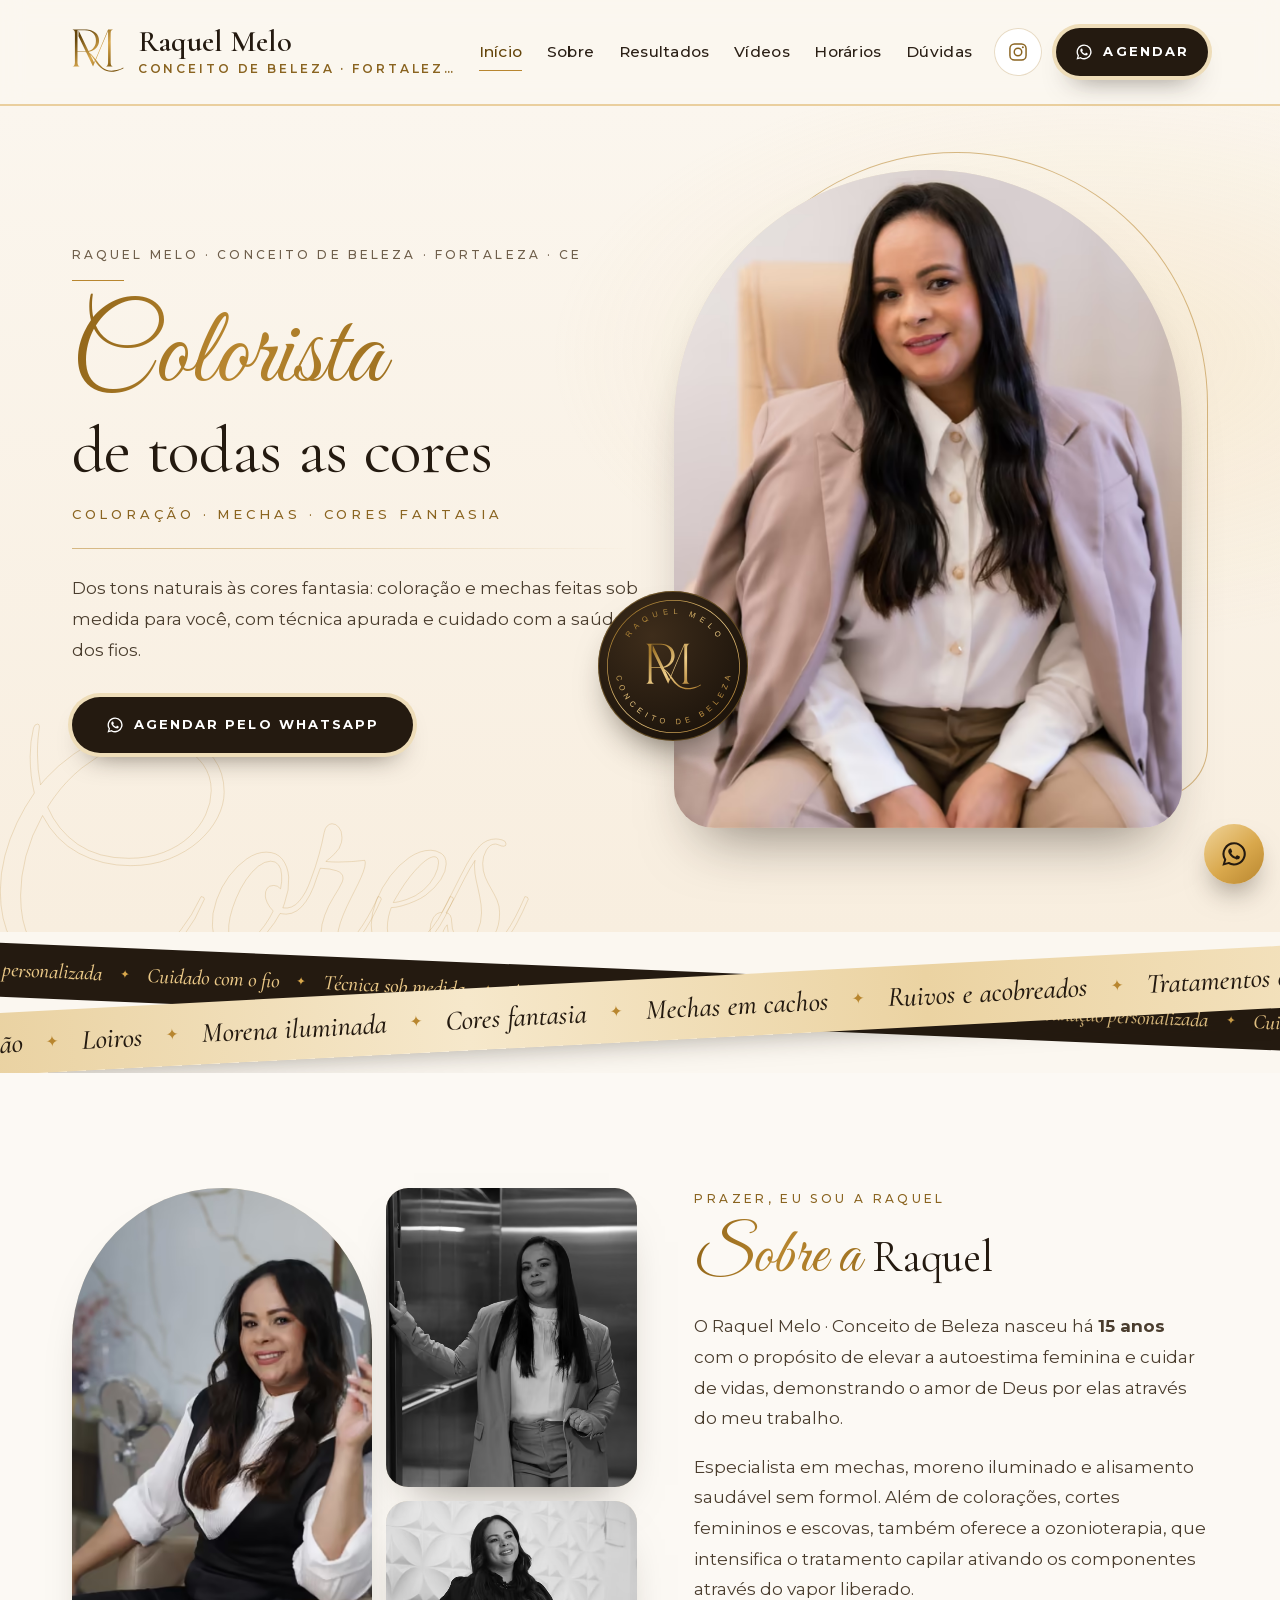
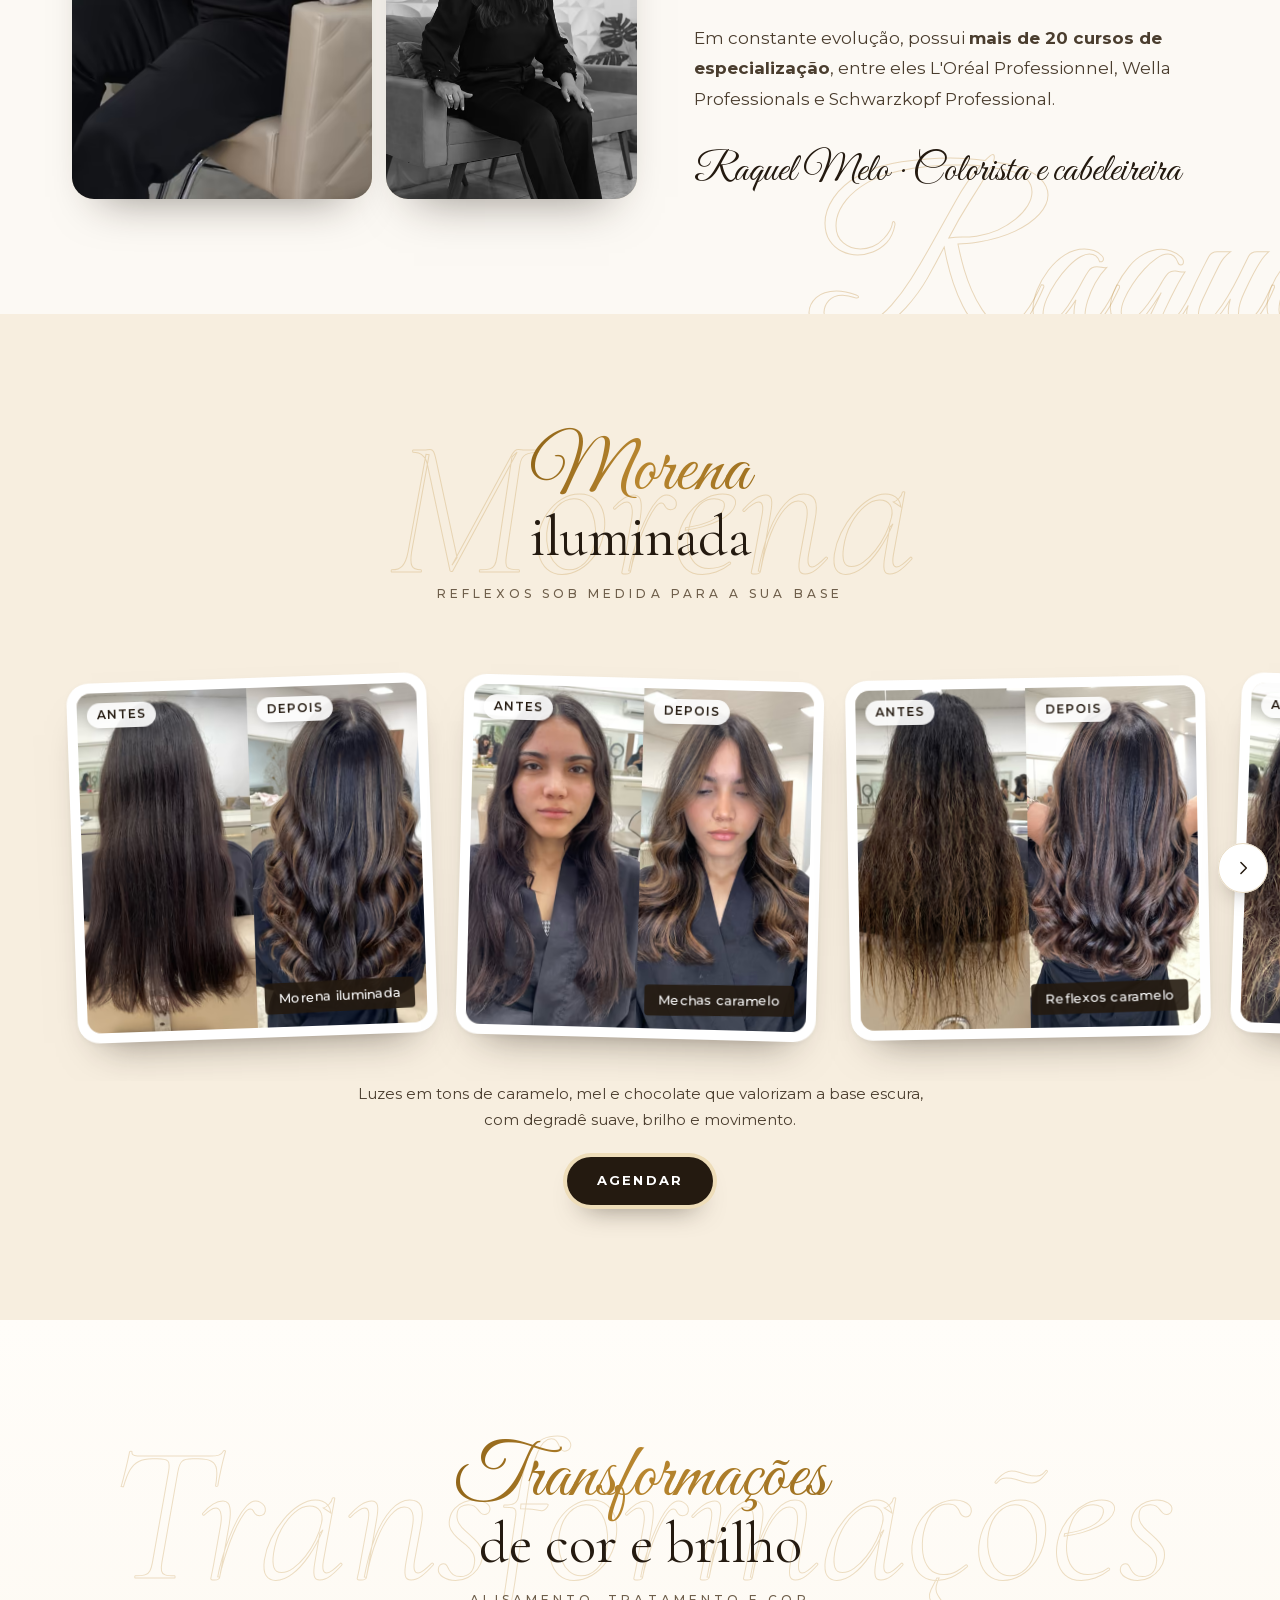
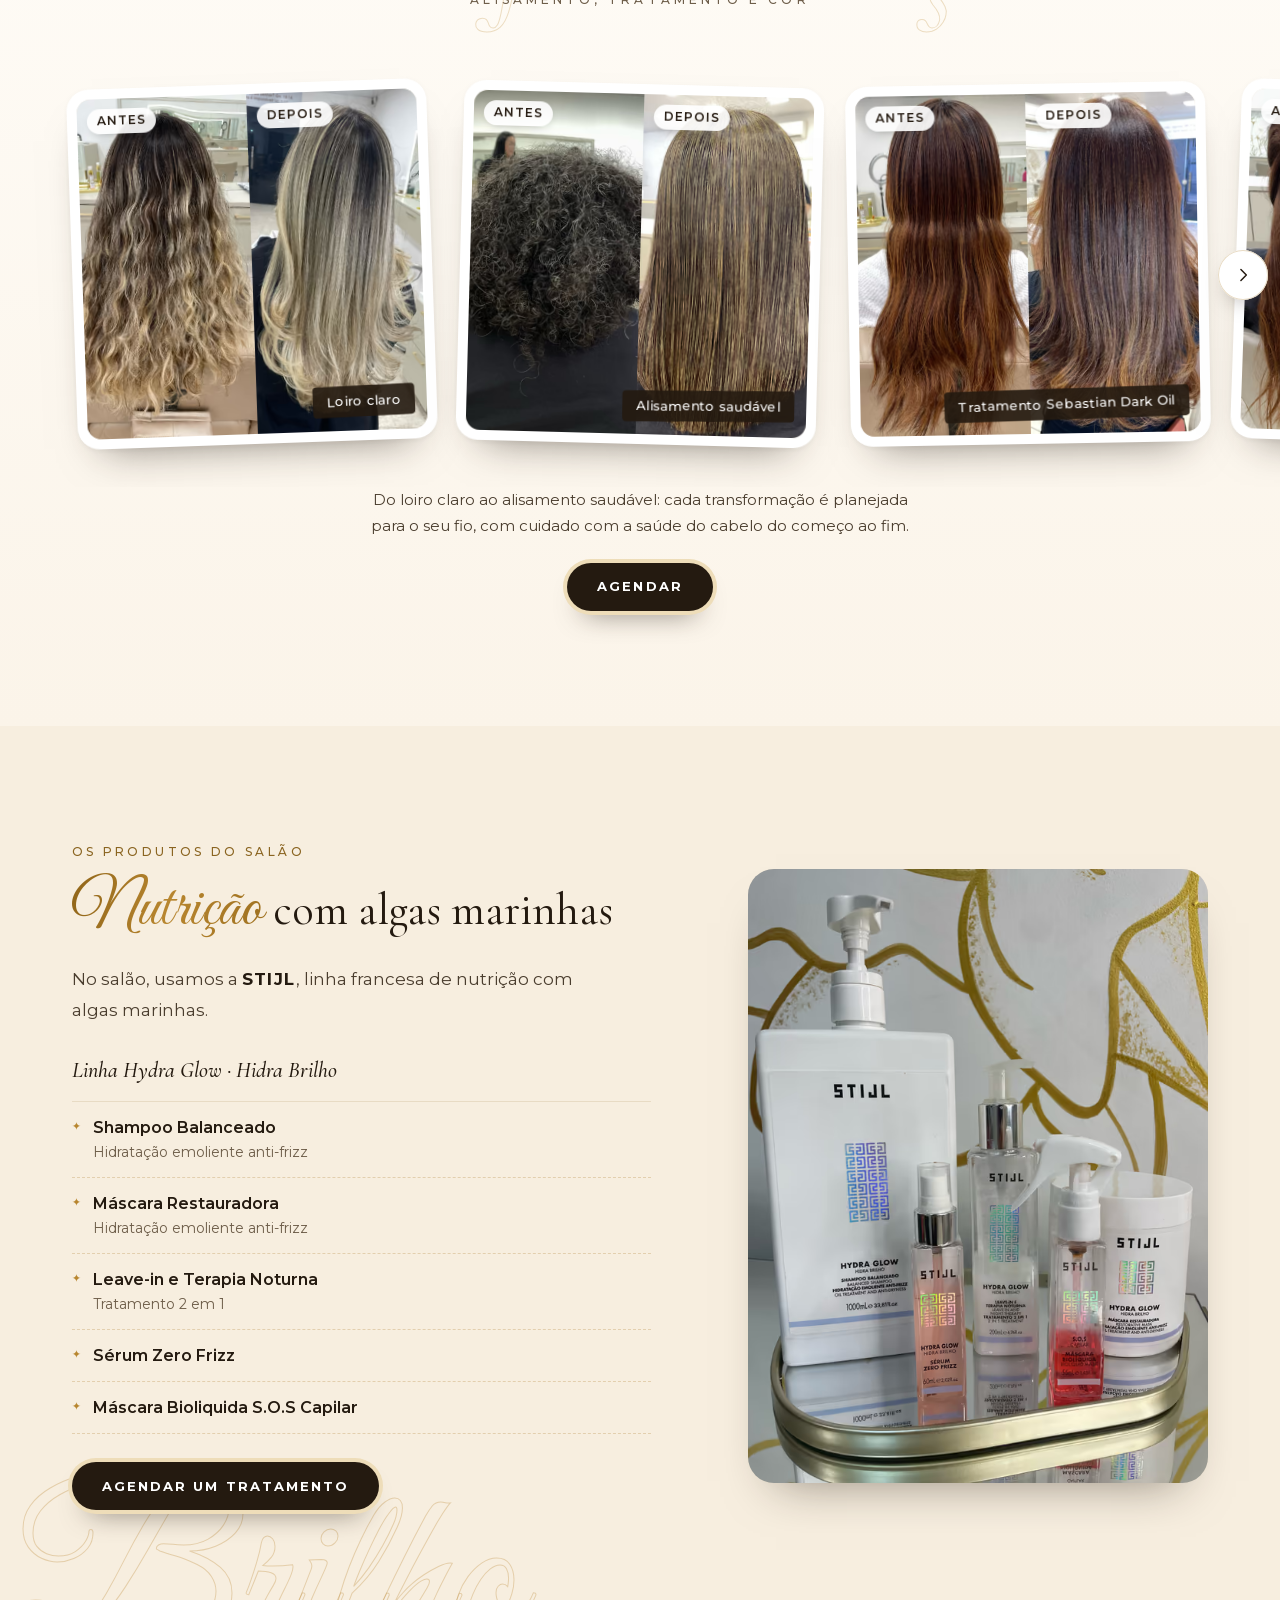
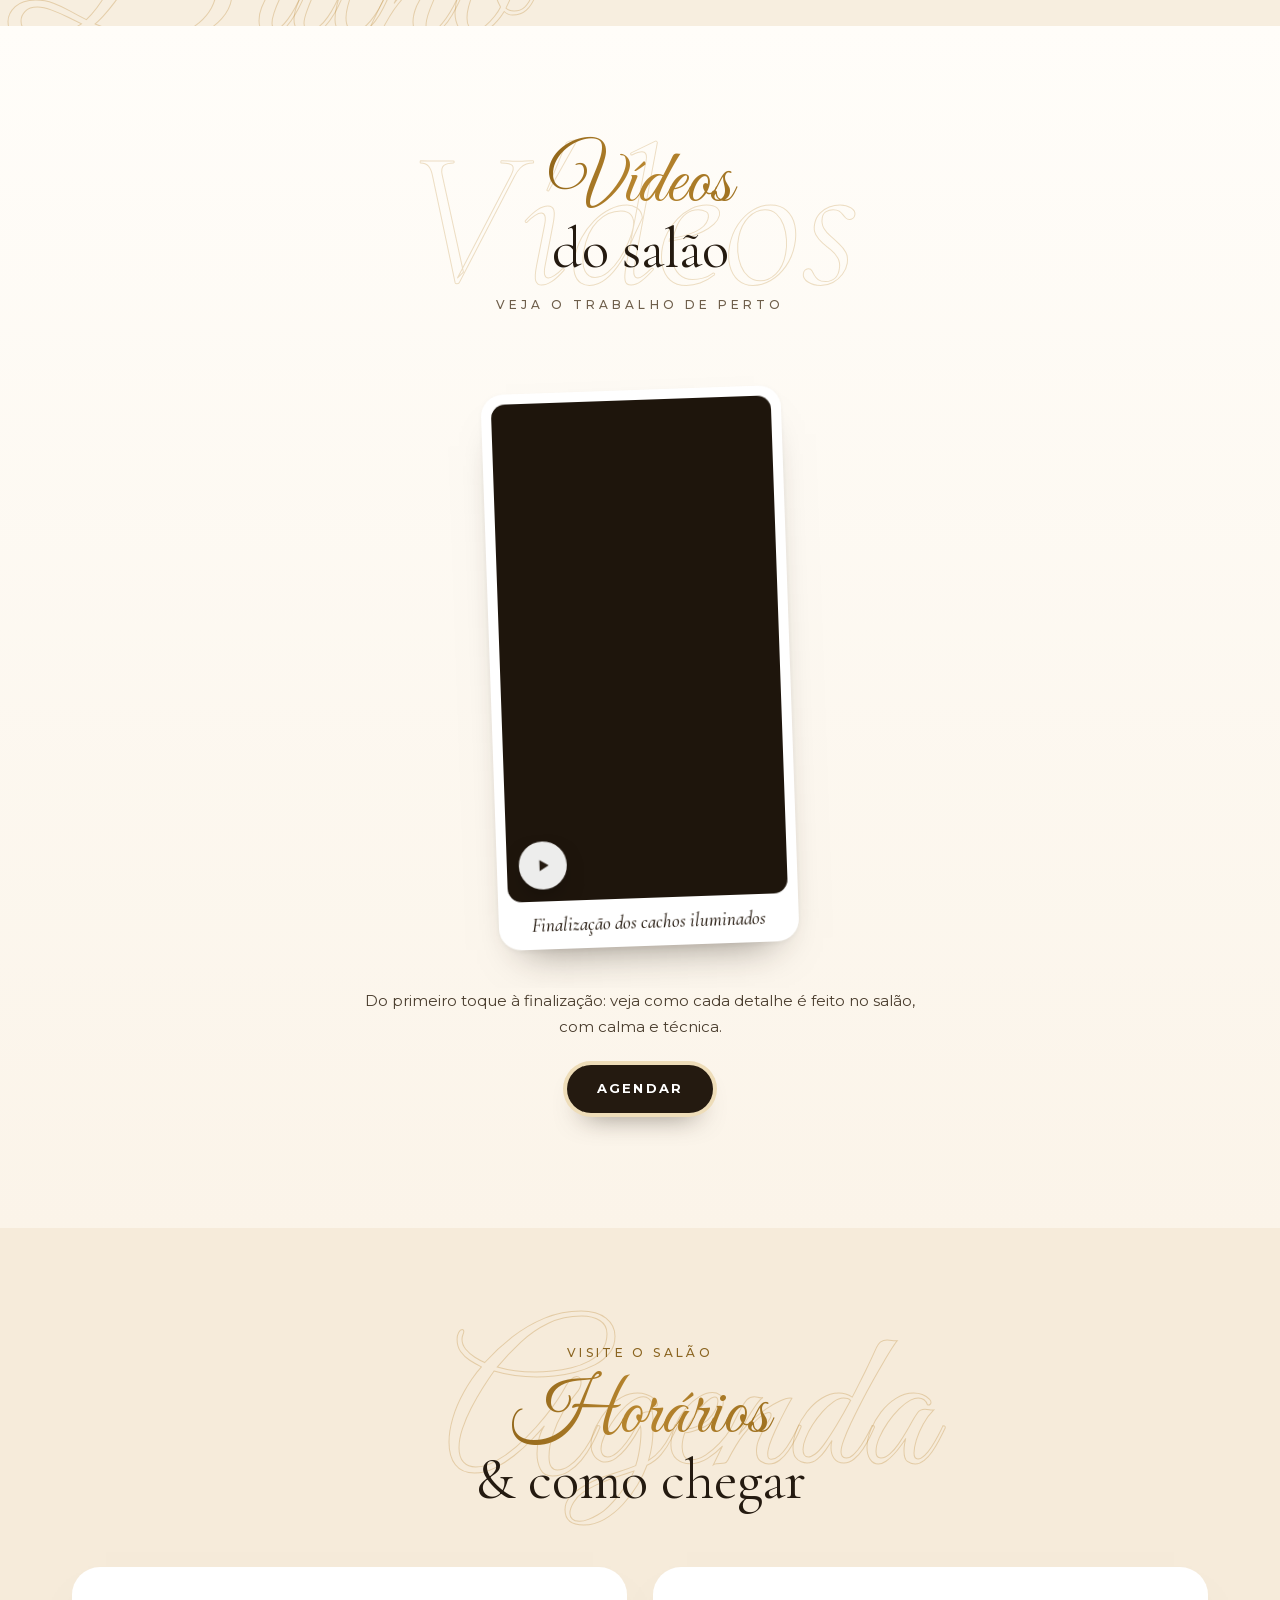
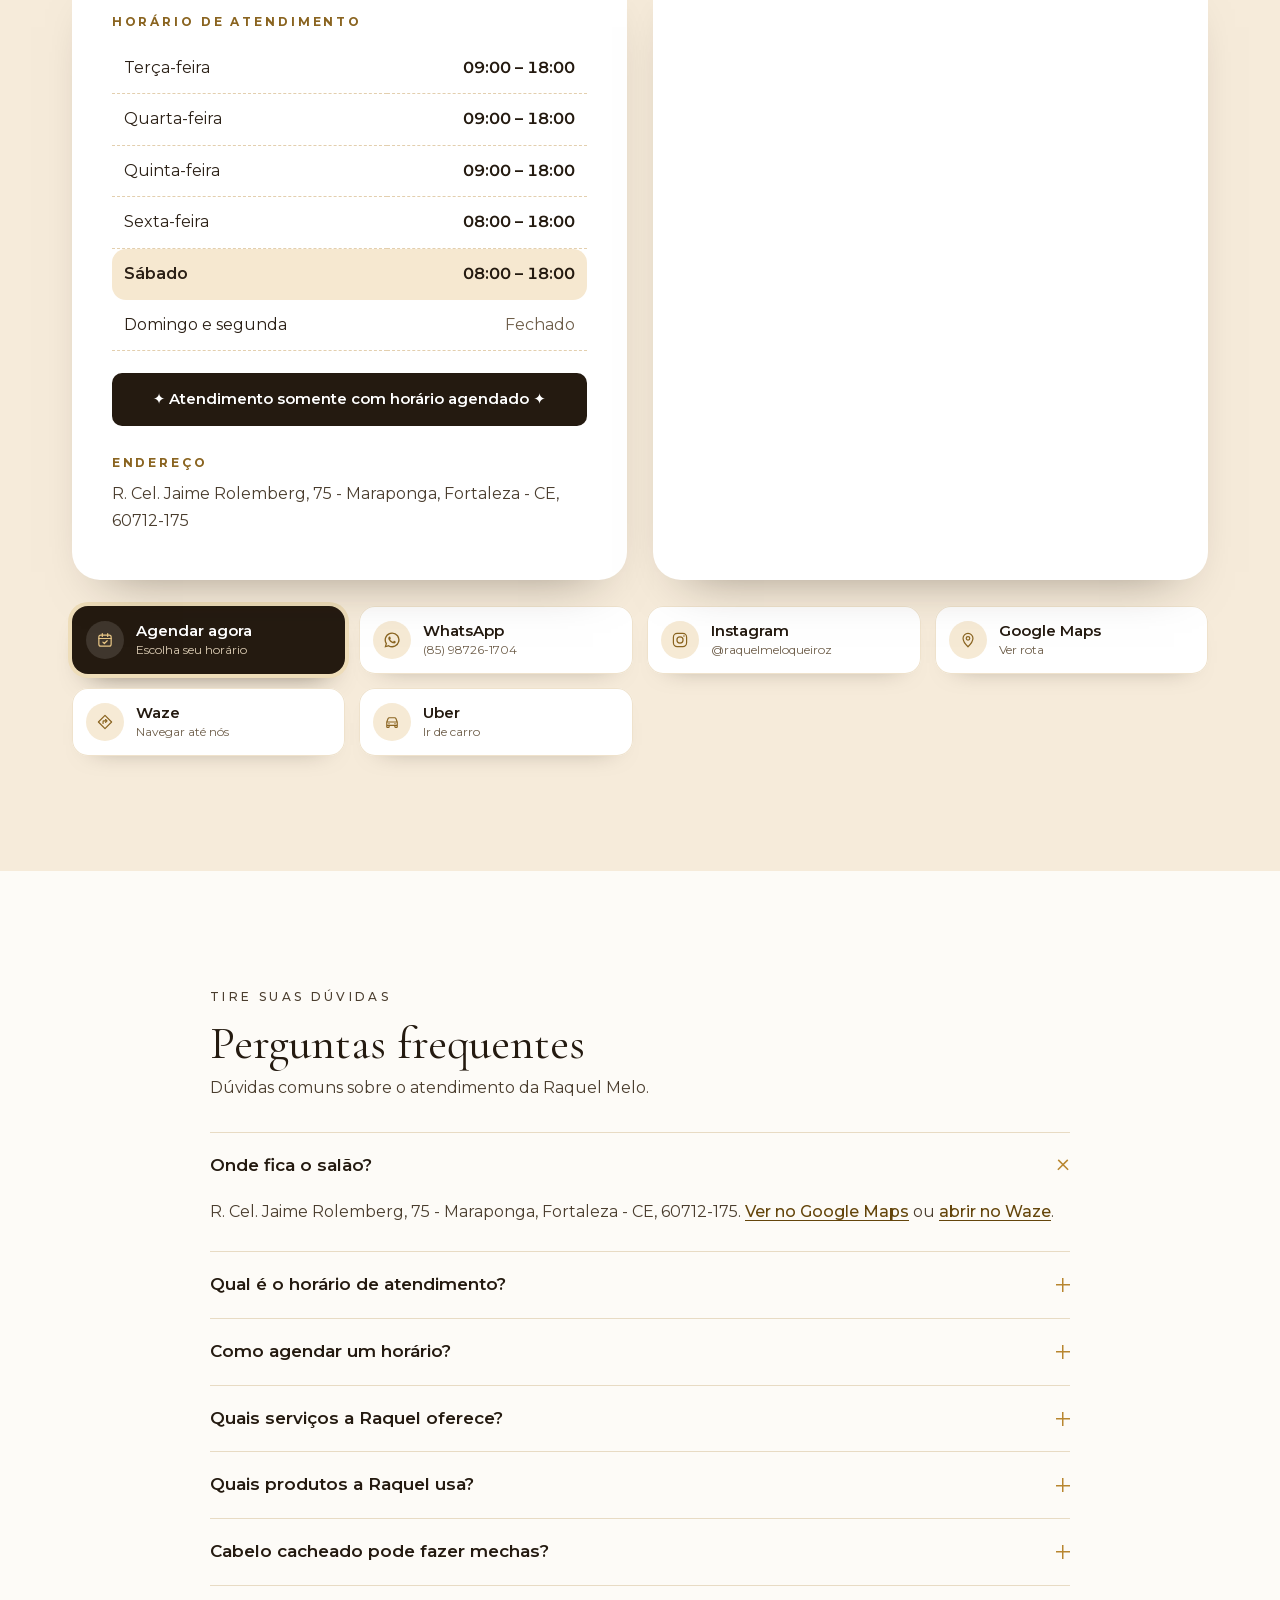
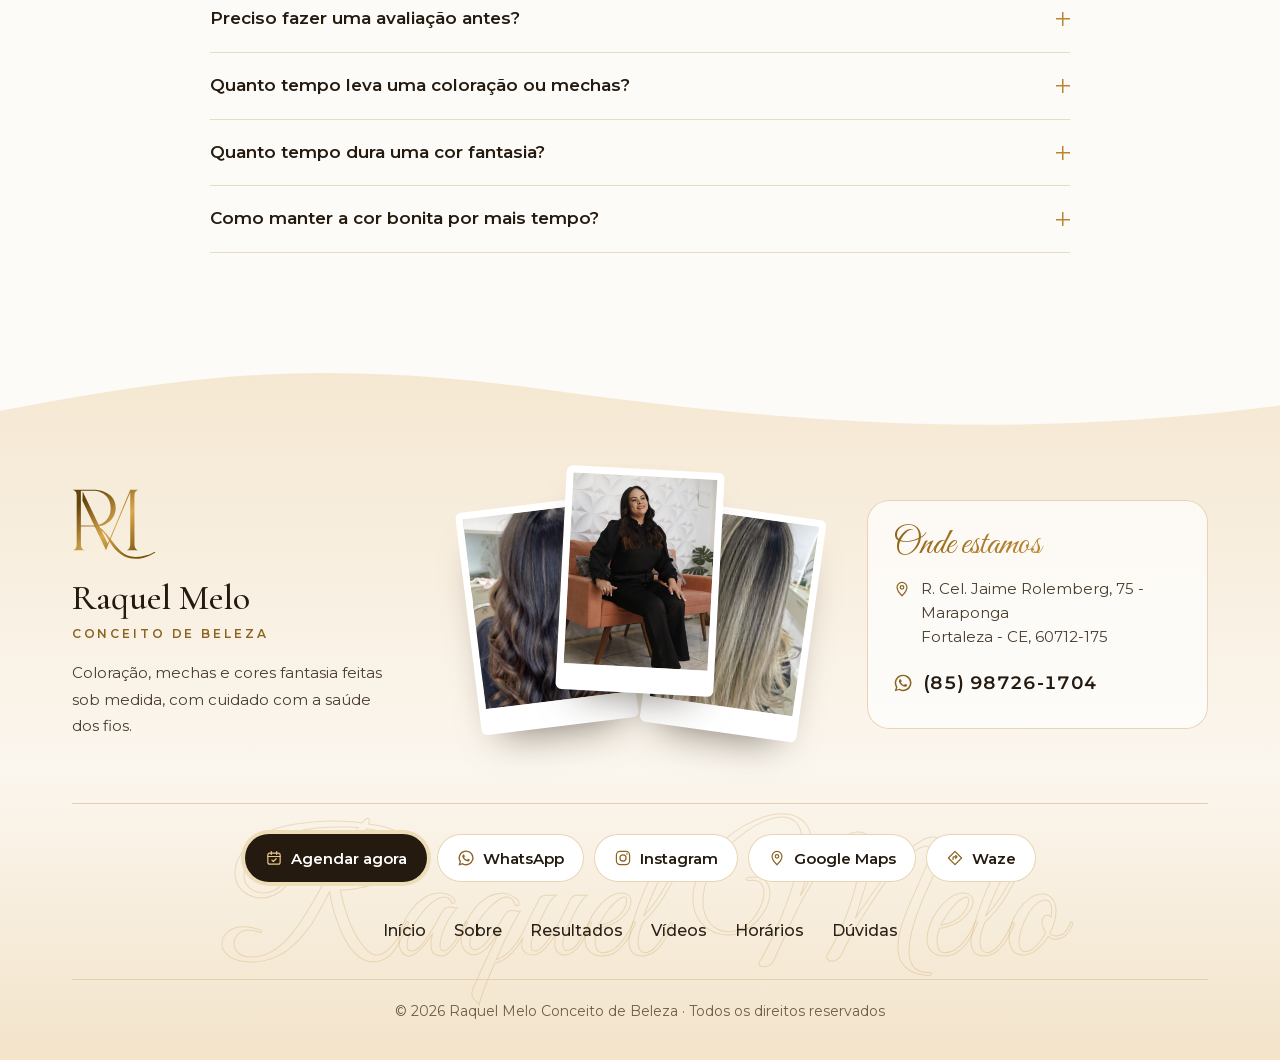
==== commit 30590968: "Sobre a Raquel: história do salão no lugar do texto genérico Co-Authored-By: Claude Opus 5.5 <norepl" ====
--- a/index.html
+++ b/index.html
@@ -168,9 +168,9 @@
         <div class="sobre-texto" data-revelar>
           <p class="sobretitulo" data-c="sobre.sobretitulo">Prazer, eu sou a Raquel</p>
           <h2 class="titulo-misto titulo-linha" id="sobre-titulo"><span class="script" data-c="sobre.script">Sobre a</span> <span class="serif" data-c="sobre.serif">Raquel</span></h2>
-          <p data-c-par="sobre.texto">Sou cabeleireira e colorista. Para mim, a cor certa não é a da moda: é a que conversa com o seu tom de pele, com a sua rotina e com a saúde do seu cabelo.</p>
-          <p data-c-par="sobre.texto">Por isso, cada atendimento começa com uma conversa. Entendo o que você deseja, avalio o histórico dos seus fios e só então escolho a técnica, seja um loiro luminoso, uma morena iluminada, mechas em cachos ou uma cor fantasia.</p>
-          <p data-c-par="sobre.texto">Dos tons naturais às cores mais ousadas, a cor é planejada para ficar bonita por mais tempo, com preparo do fio e orientação de cuidados para casa.</p>
+          <p data-c-par="sobre.texto">O Raquel Melo · Conceito de Beleza nasceu há <strong>15 anos</strong> com o propósito de elevar a autoestima feminina e cuidar de vidas, demonstrando o amor de Deus por elas através do meu trabalho.</p>
+          <p data-c-par="sobre.texto">Especialista em mechas, moreno iluminado e alisamento saudável sem formol. Além de colorações, cortes femininos e escovas, também oferece a ozonioterapia, que intensifica o tratamento capilar ativando os componentes através do vapor liberado.</p>
+          <p data-c-par="sobre.texto">Em constante evolução, possui <strong>mais de 20 cursos de especialização</strong>, entre eles L'Oréal Professionnel, Wella Professionals e Schwarzkopf Professional.</p>
           <p class="assinatura" data-c="sobre.assinatura">Raquel Melo · Colorista e cabeleireira</p>
         </div>
       </div>
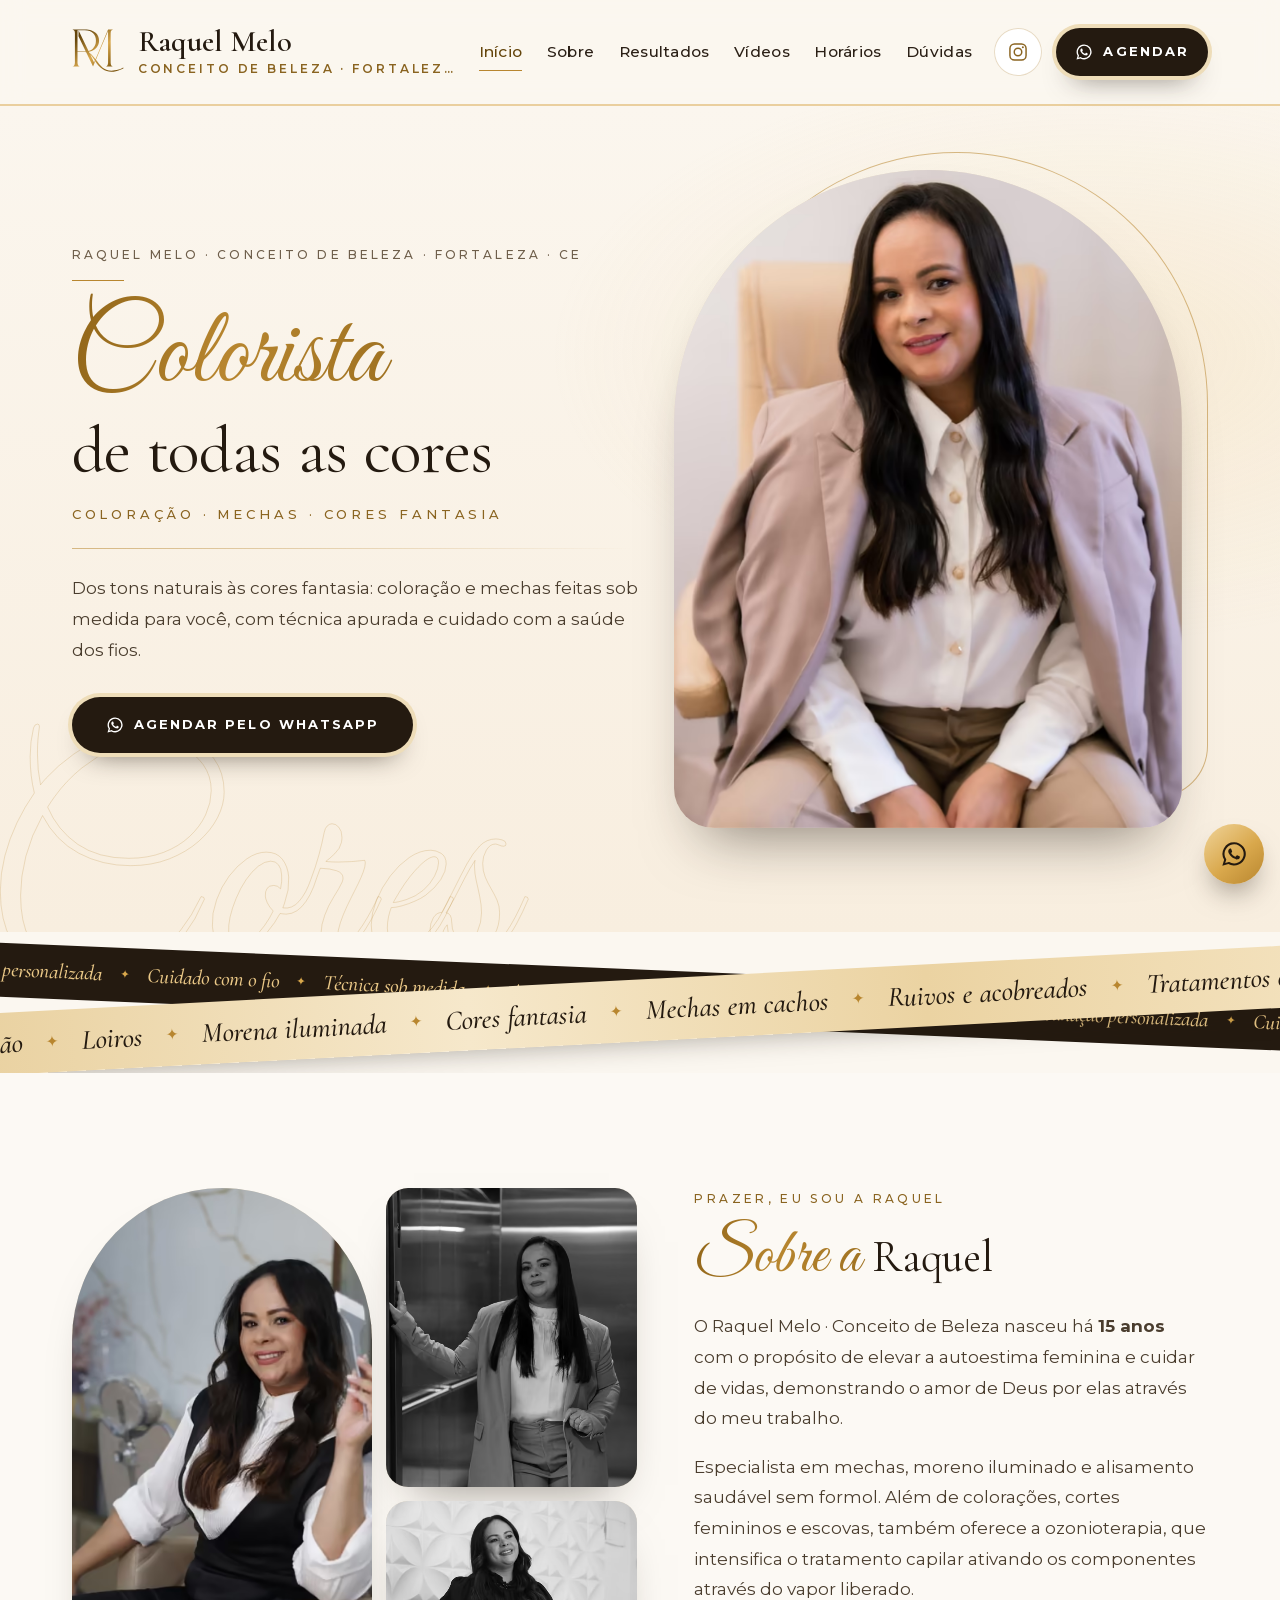
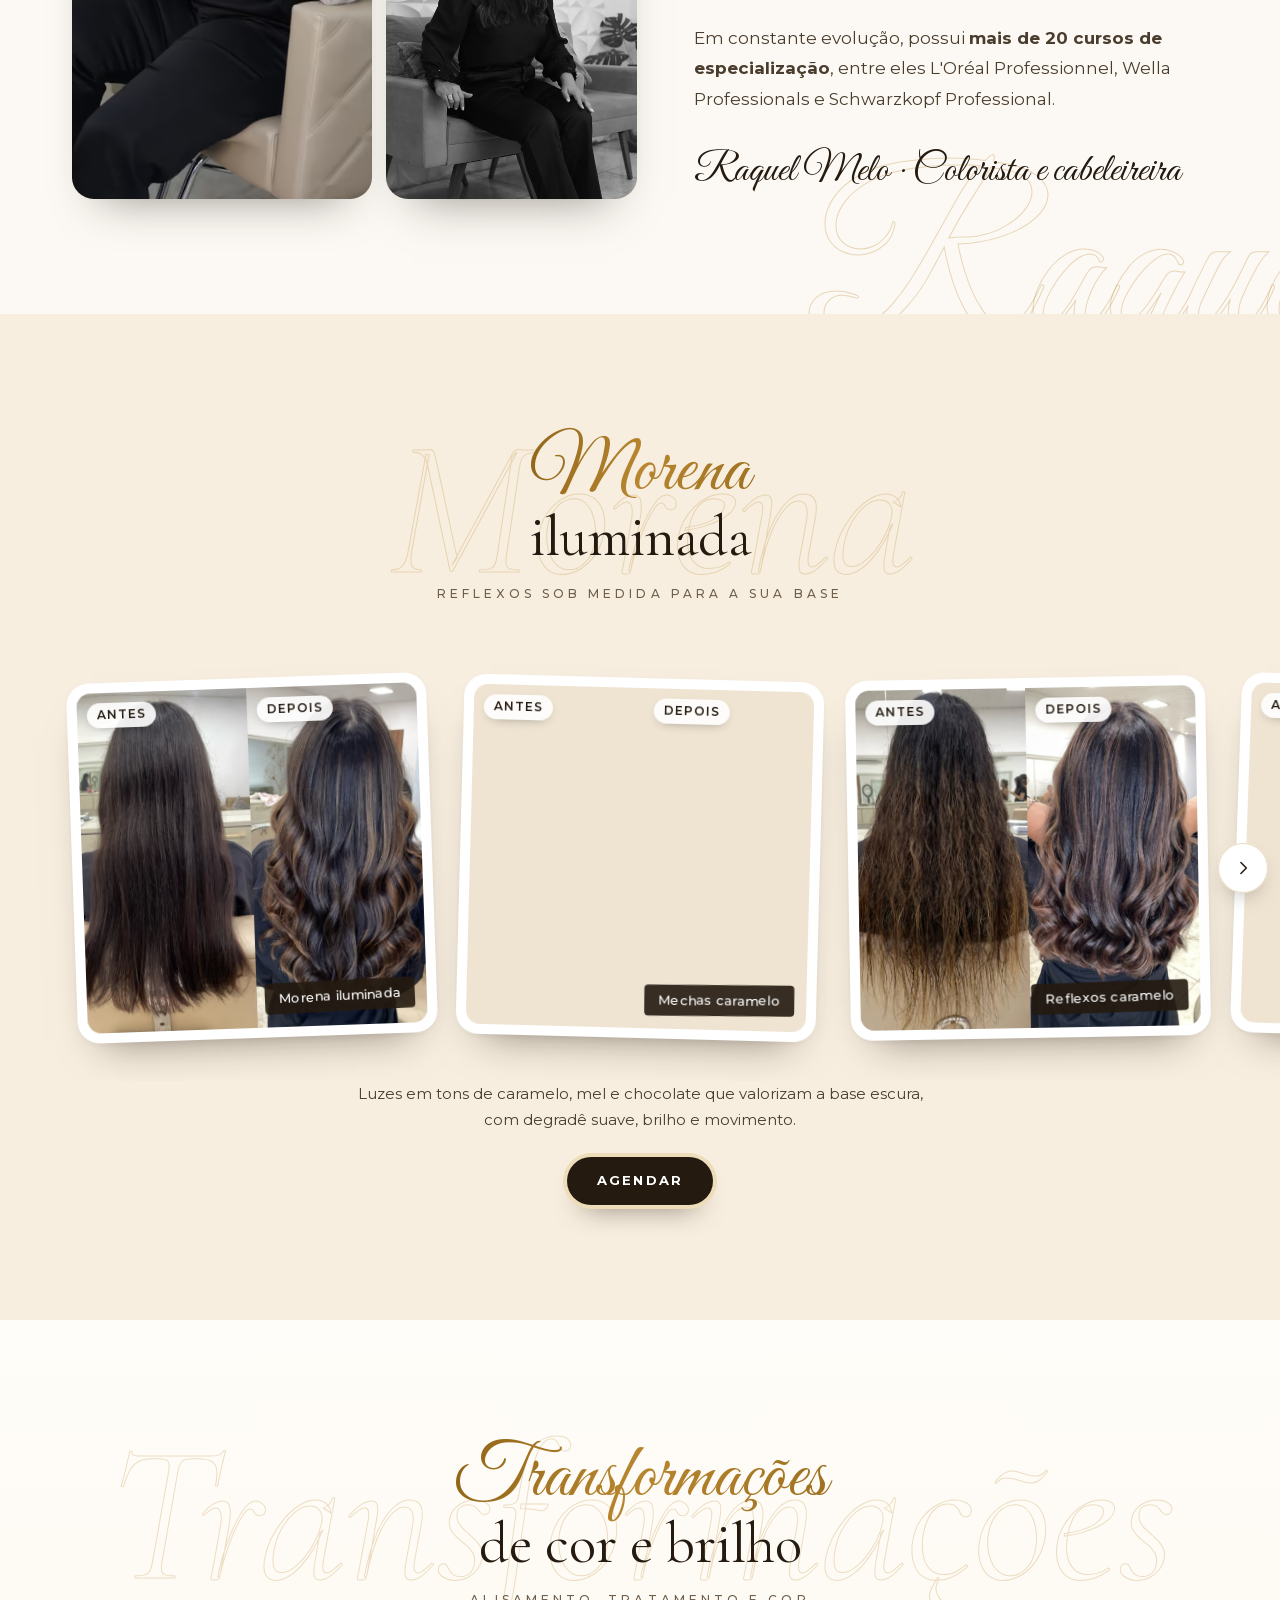
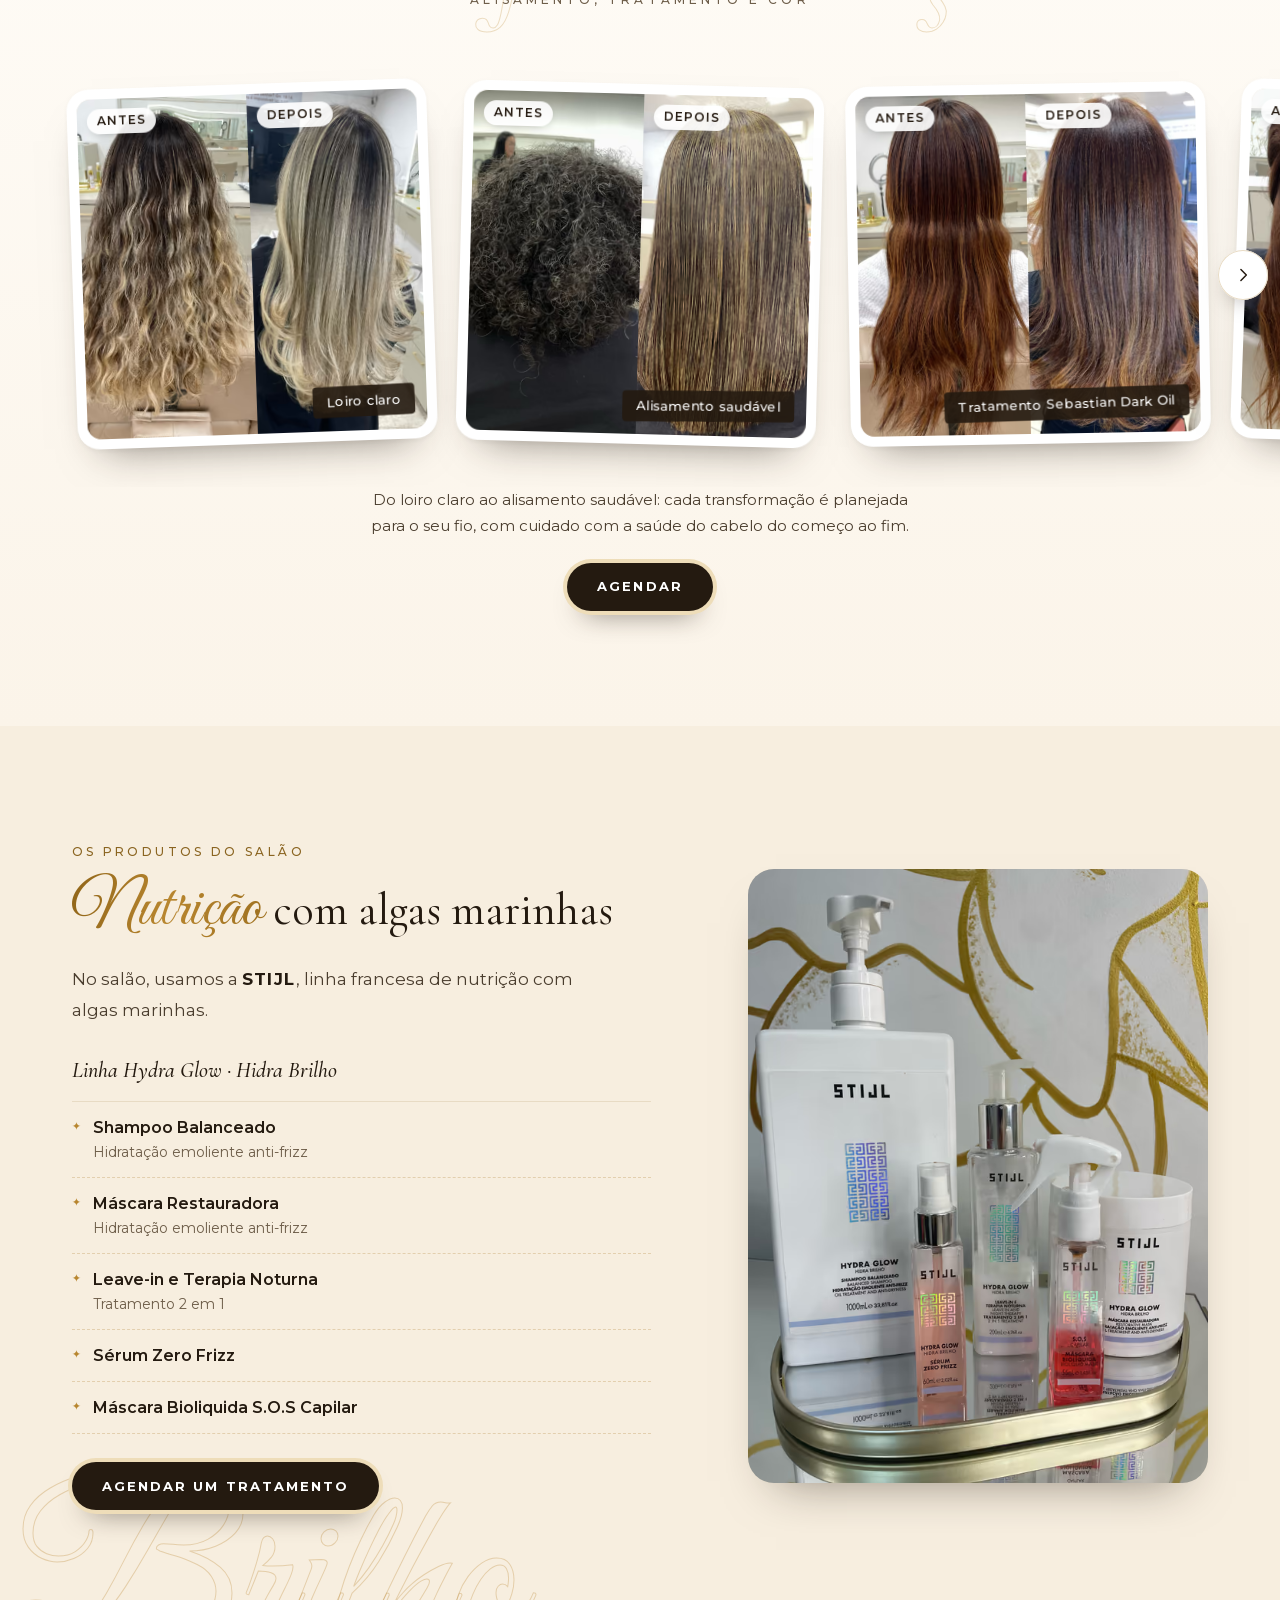
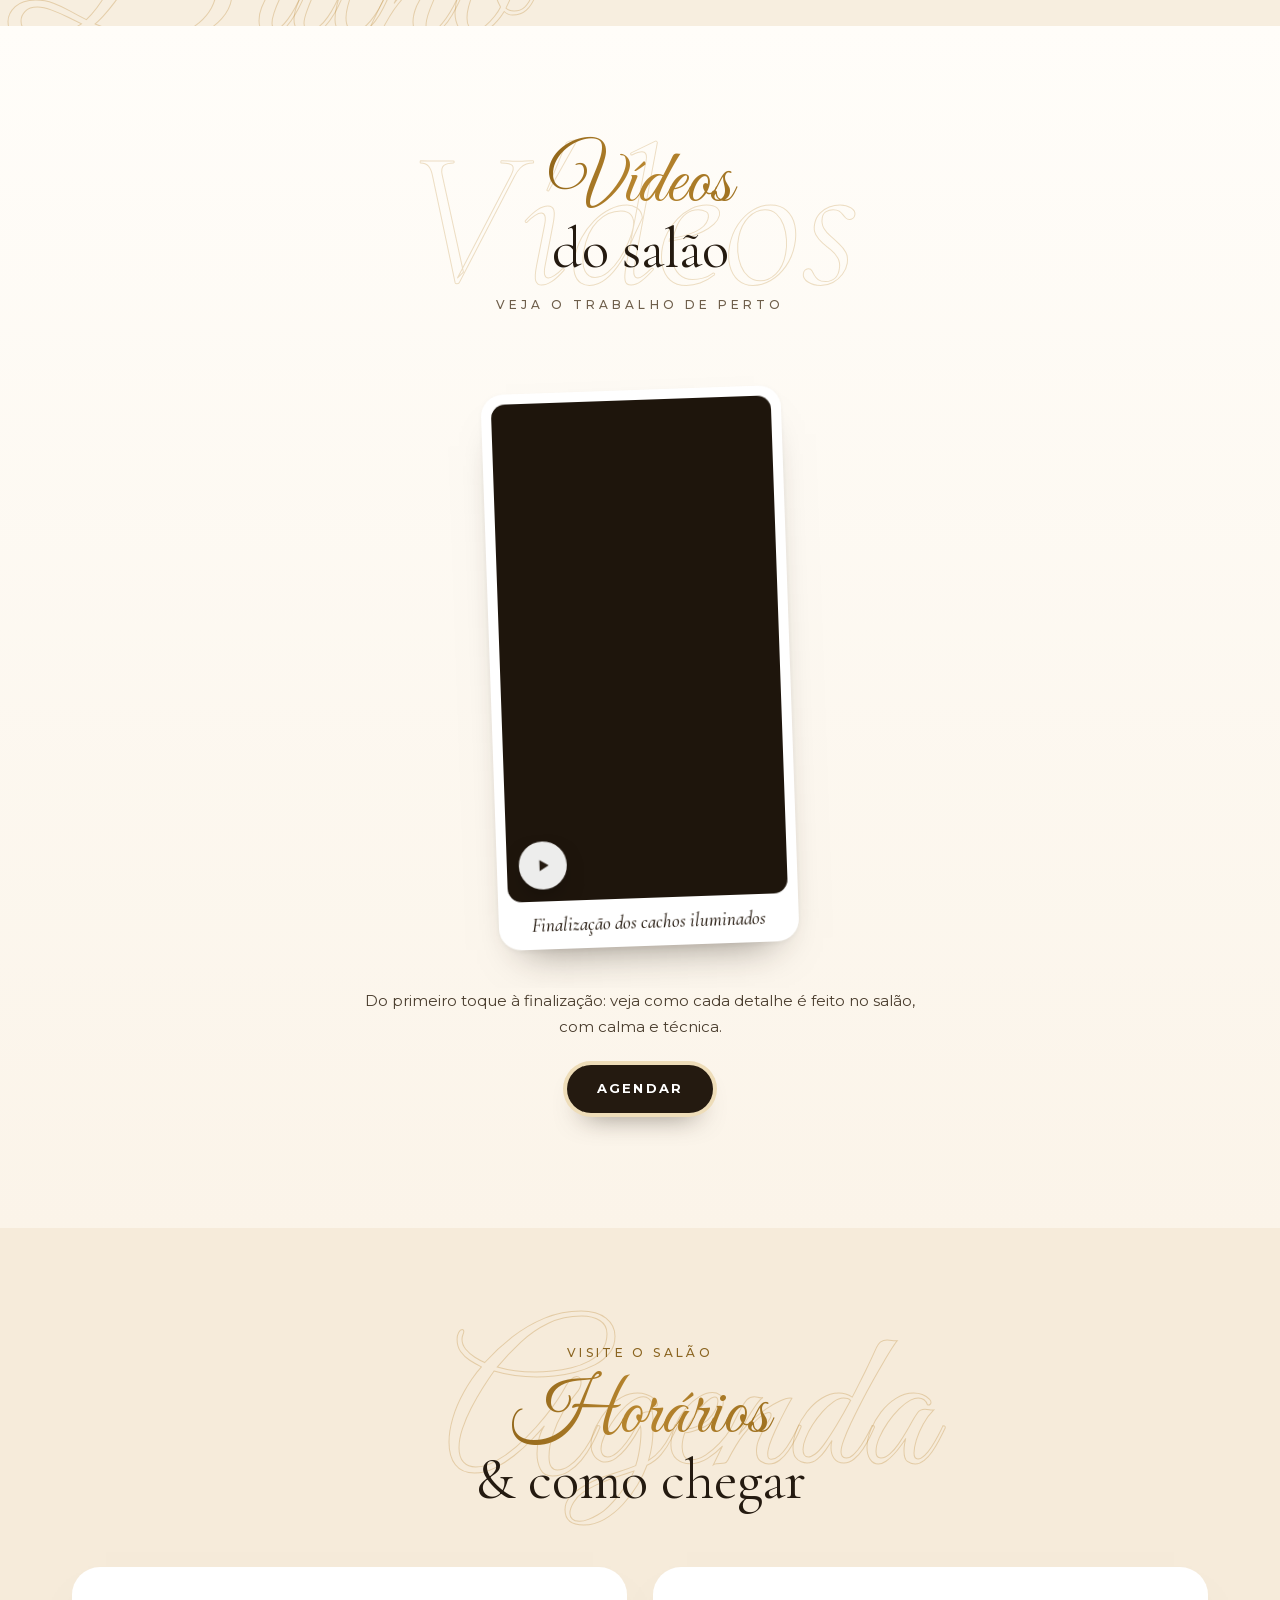
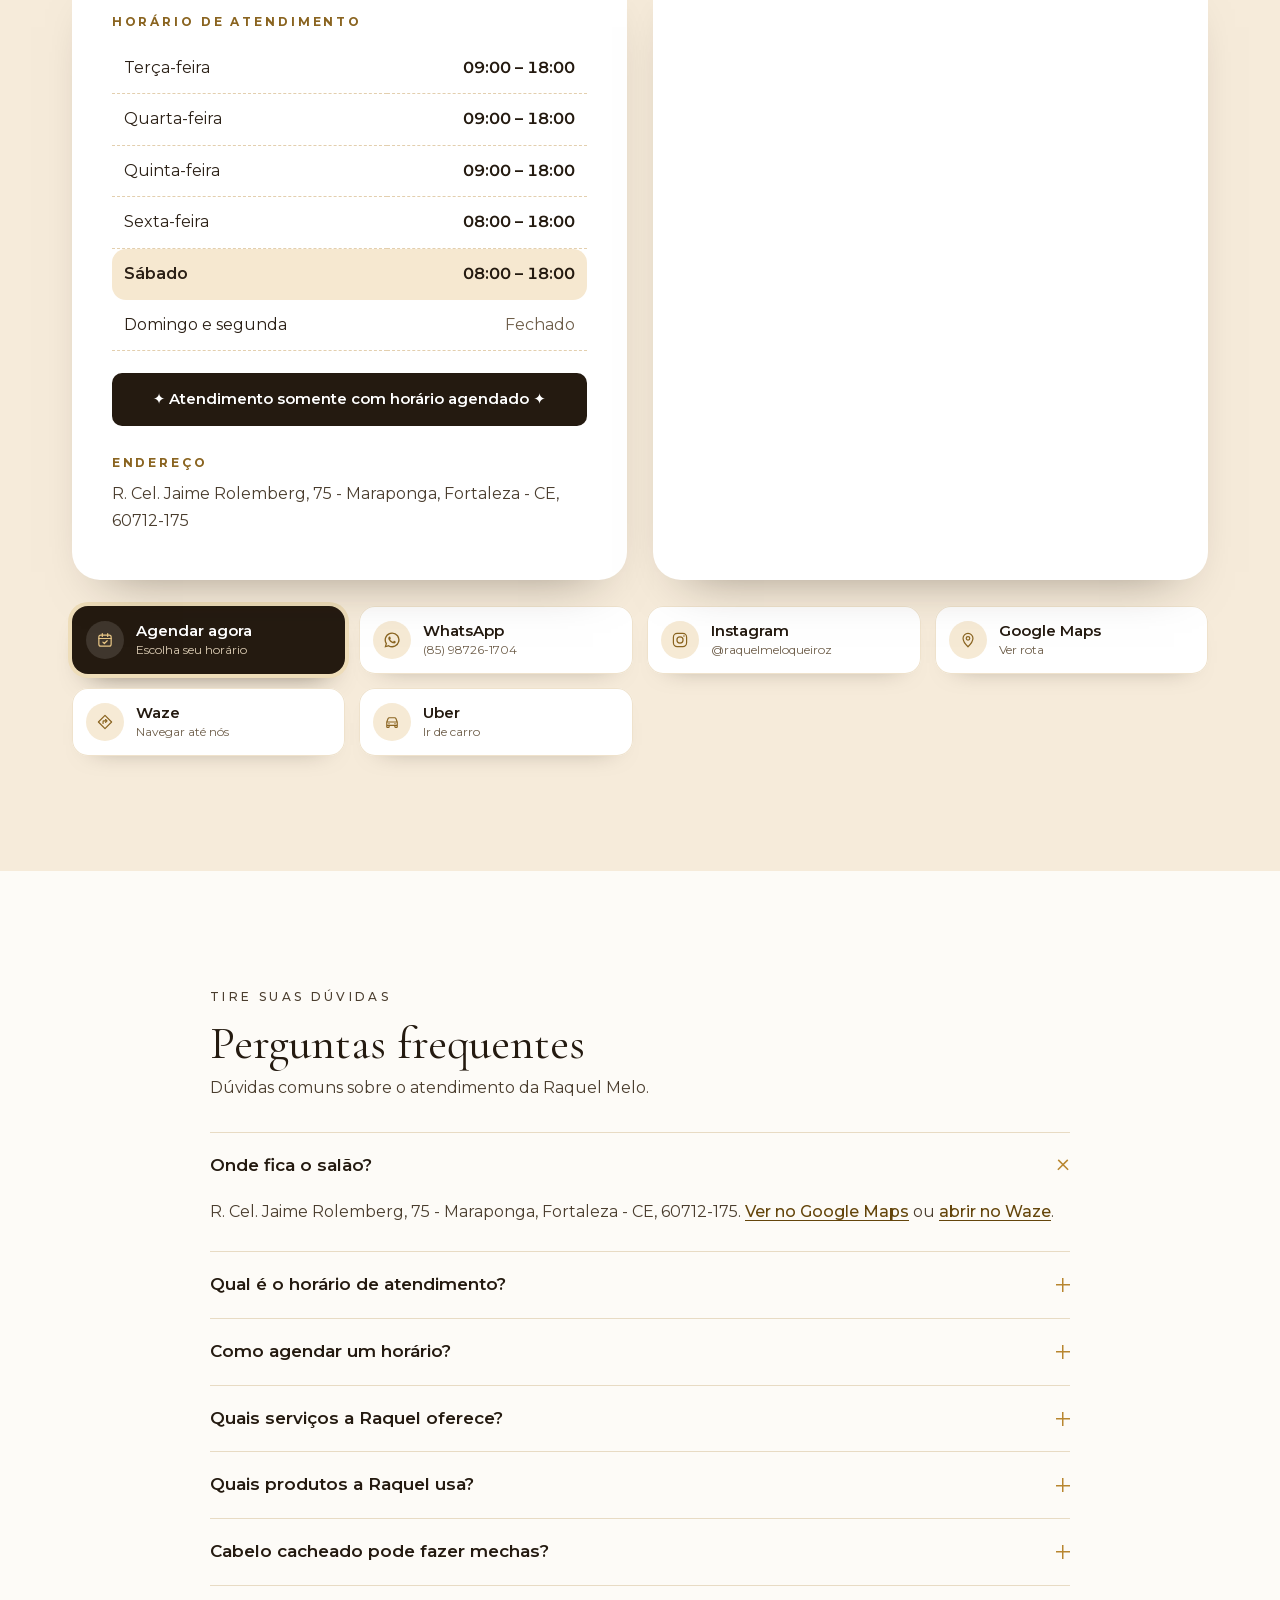
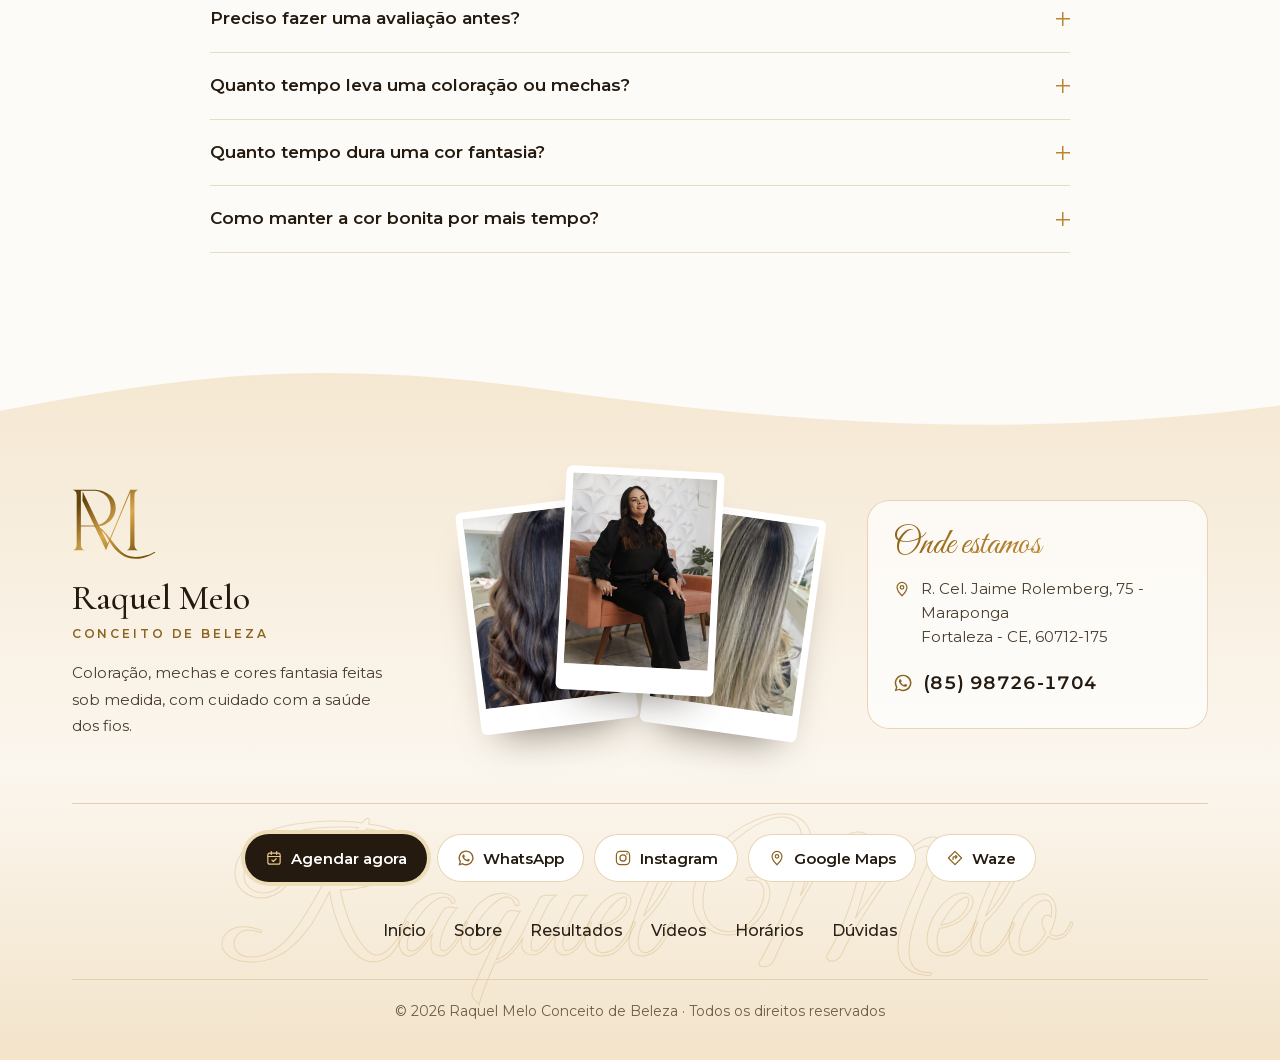
==== commit 1b122a7f: "Remove o selo redondo do logo da foto do topo Co-Authored-By: Claude Opus 5.5 <noreply@anthropic.com" ====
--- a/index.html
+++ b/index.html
@@ -146,10 +146,6 @@
             <span class="nota-estrelas" aria-hidden="true">★★★★★</span>
             <span class="nota-rotulo">no Google</span>
           </a>
-          <span class="selo" aria-hidden="true" data-selo>
-            <img class="selo-anel" src="assets/img/logo-selo-anel-light.svg" alt="" width="132" height="132" draggable="false">
-            <img class="selo-centro" src="assets/img/logo-selo-centro-light.svg" alt="" width="132" height="132" draggable="false">
-          </span>
         </div>
       </div>
     </section>
--- a/assets/css/style.css
+++ b/assets/css/style.css
@@ -563,21 +563,6 @@
 .nota-estrelas { color: var(--ouro-escuro); font-size: .8125rem; letter-spacing: .14em; line-height: 1.3; }
 .nota-rotulo { font-size: .75rem; font-weight: 500; letter-spacing: .16em; text-transform: uppercase; color: var(--ink-3); }
 
-.selo {
-  position: absolute;
-  z-index: 3;
-  left: -12px;
-  bottom: -26px;
-  width: 112px;
-  aspect-ratio: 1;
-  border-radius: 50%;
-  background: radial-gradient(circle at 36% 30%, #3E2D1B 0%, #1E150C 72%);
-  box-shadow: 0 20px 36px -16px rgb(36 26 16 / .65), inset 0 0 0 1px rgb(217 168 76 / .35);
-}
-.selo.is-giravel { cursor: grab; }
-.selo.is-girando { cursor: grabbing; }
-.selo img { position: absolute; inset: 5%; width: 90%; height: 90%; -webkit-user-drag: none; user-select: none; }
-
 @media (min-width: 700px) {
   .hero-marca-dagua { font-size: 14rem; }
 }
@@ -599,7 +584,6 @@
   .hero-foto img { object-position: 50% 26%; }
   .nota-google { top: 54px; right: -40px; padding: 14px 22px 12px; }
   .nota-google strong { font-size: 2rem; }
-  .selo { width: 150px; left: -76px; top: 64%; bottom: auto; }
 }
 
 /* ---------- Fitas cruzadas com os serviços ---------- */
@@ -1318,8 +1302,7 @@
   .hero-foto { animation: surgir 1.1s var(--ease) both; animation-delay: .15s; }
   .hero-foto img { animation: aproximar 1.8s var(--ease) both; animation-delay: .15s; }
   .hero-foto-area::before { animation: surgir 1.4s var(--ease) both; animation-delay: .5s; }
-  .selo, .nota-google { animation: surgir 1s var(--ease) both; animation-delay: .95s; }
-  .selo-anel { animation: girar 26s linear infinite; }
+  .nota-google { animation: surgir 1s var(--ease) both; animation-delay: .95s; }
 }
 
 /* Enquanto os textos do painel chegam (conteudo.json, no máximo 2,5 s), a entrada do topo e as
@@ -1332,7 +1315,6 @@
 
 @keyframes surgir { from { opacity: 0; translate: 0 18px; } to { opacity: 1; translate: 0 0; } }
 @keyframes aproximar { from { transform: scale(1.08); } to { transform: none; } }
-@keyframes girar { to { transform: rotate(360deg); } }
 
 /* Revelação ao rolar (só com a classe .anim, ligada no <head>) */
 .anim [data-revelar] {
